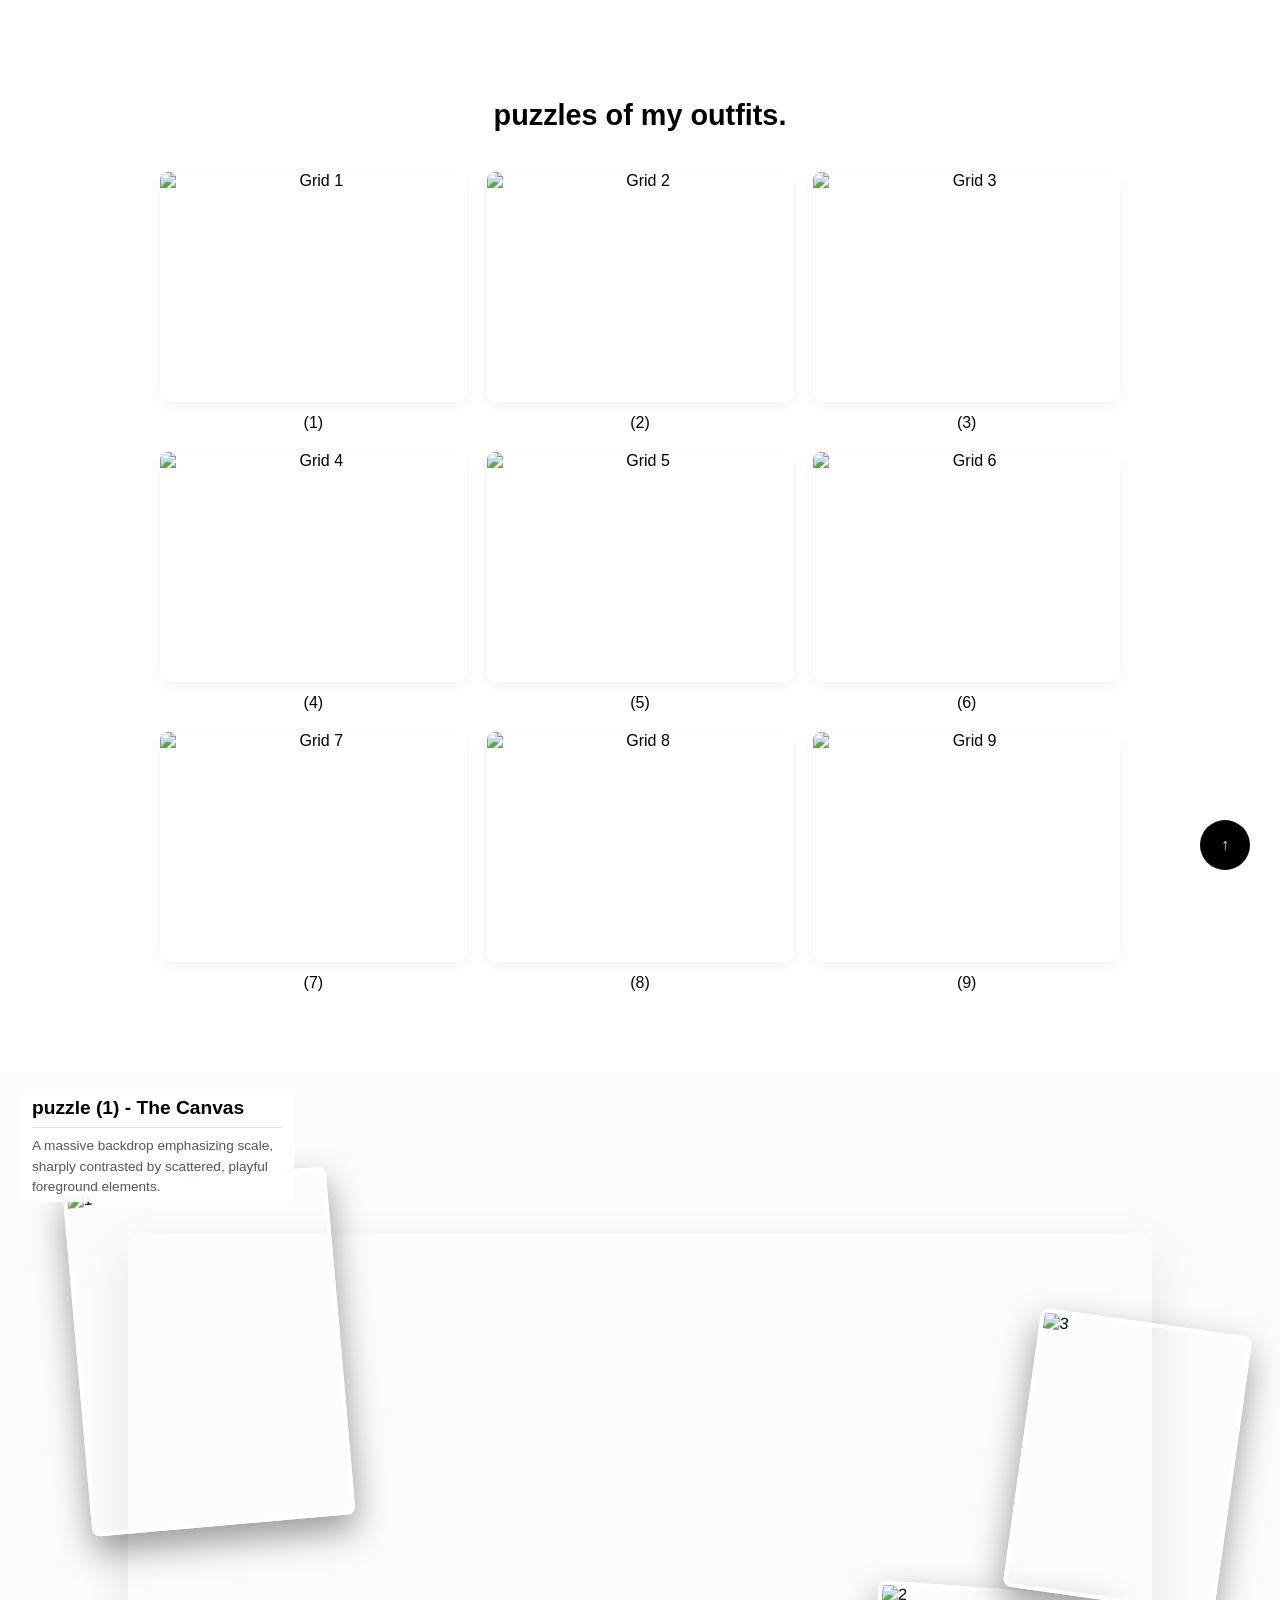
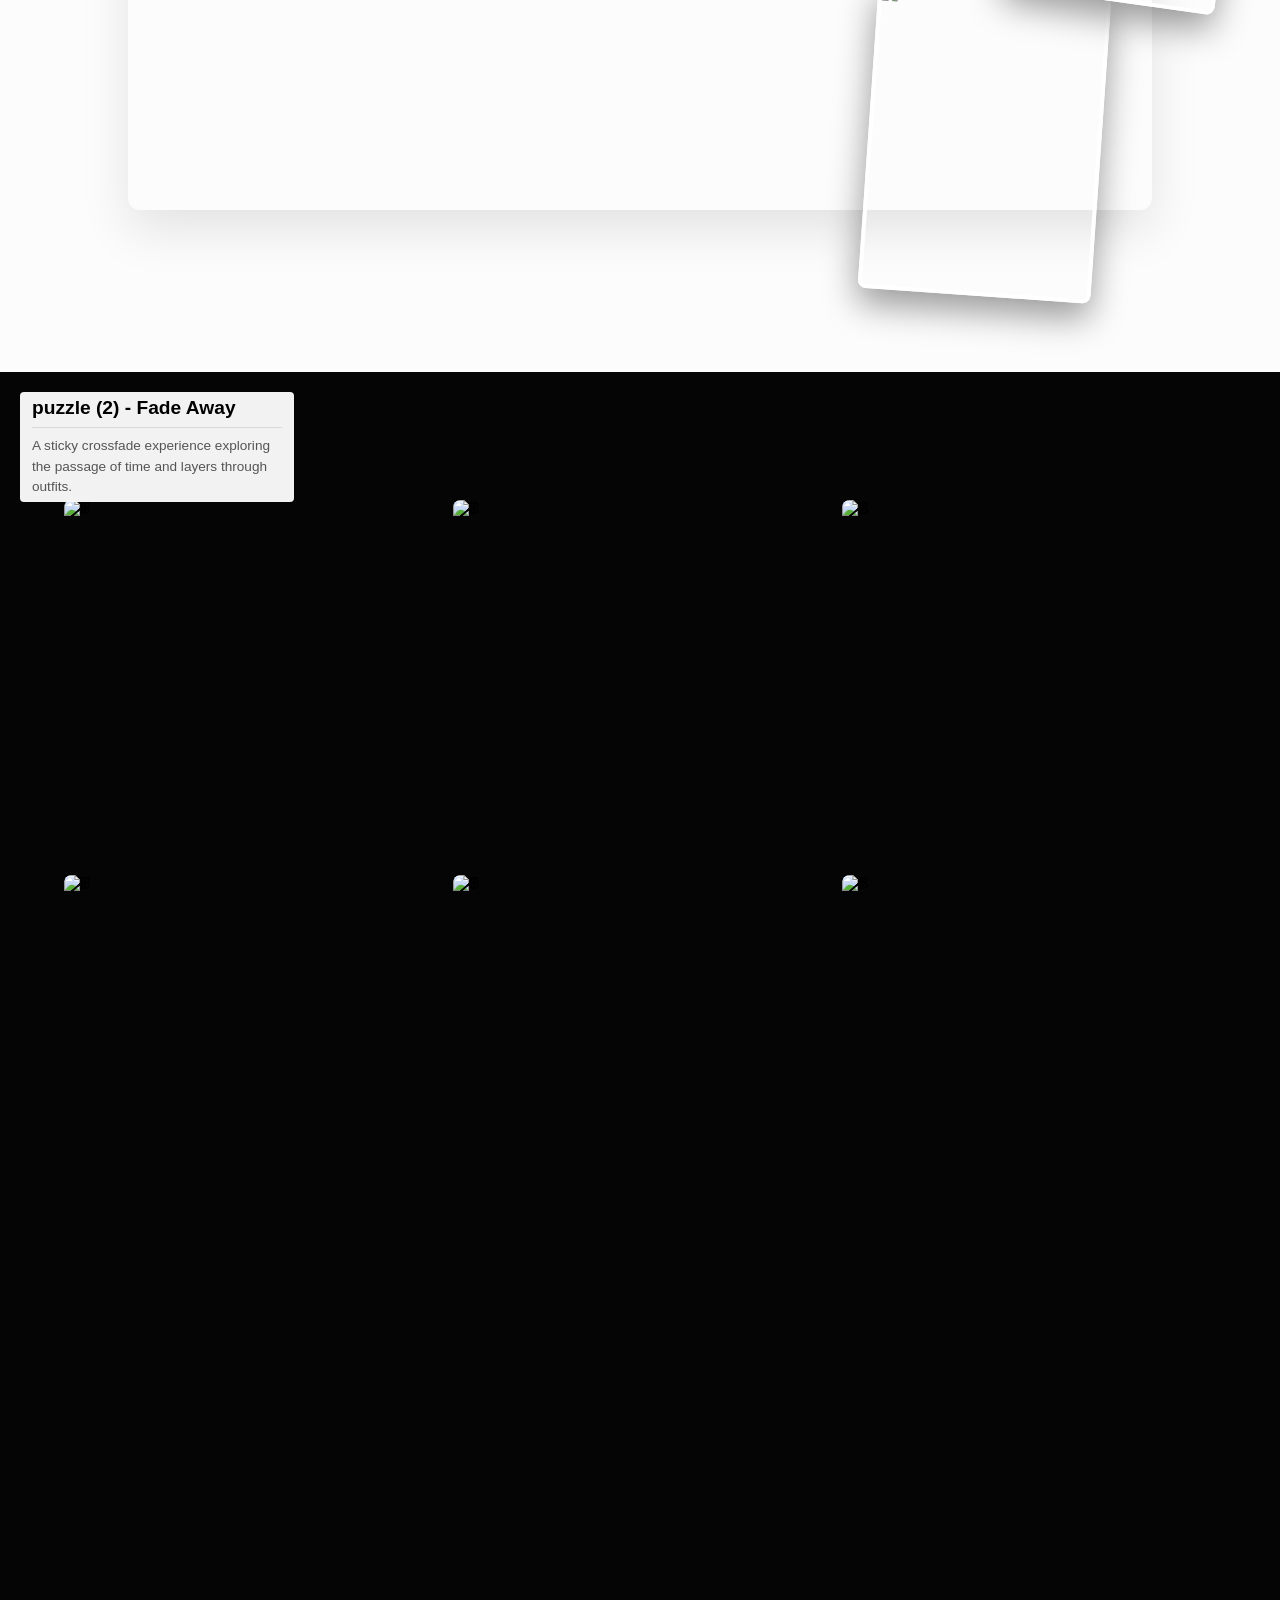
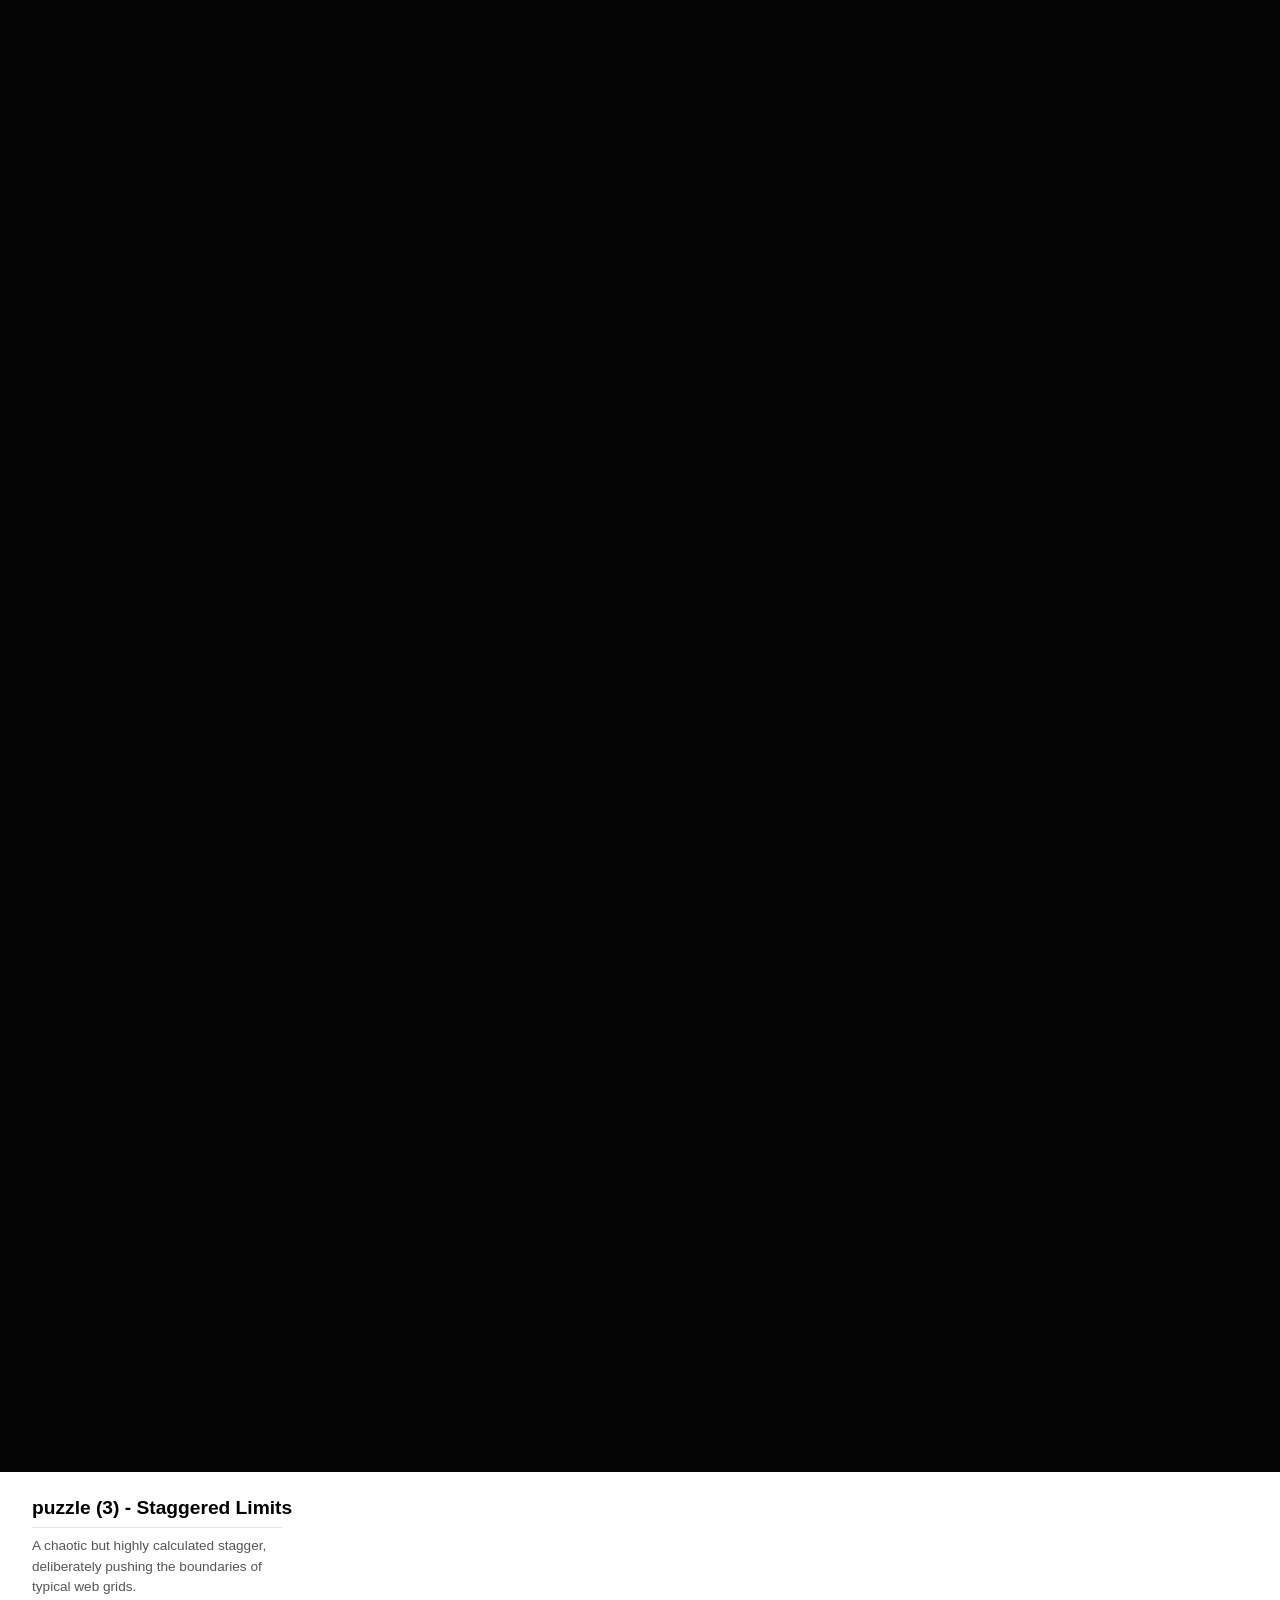
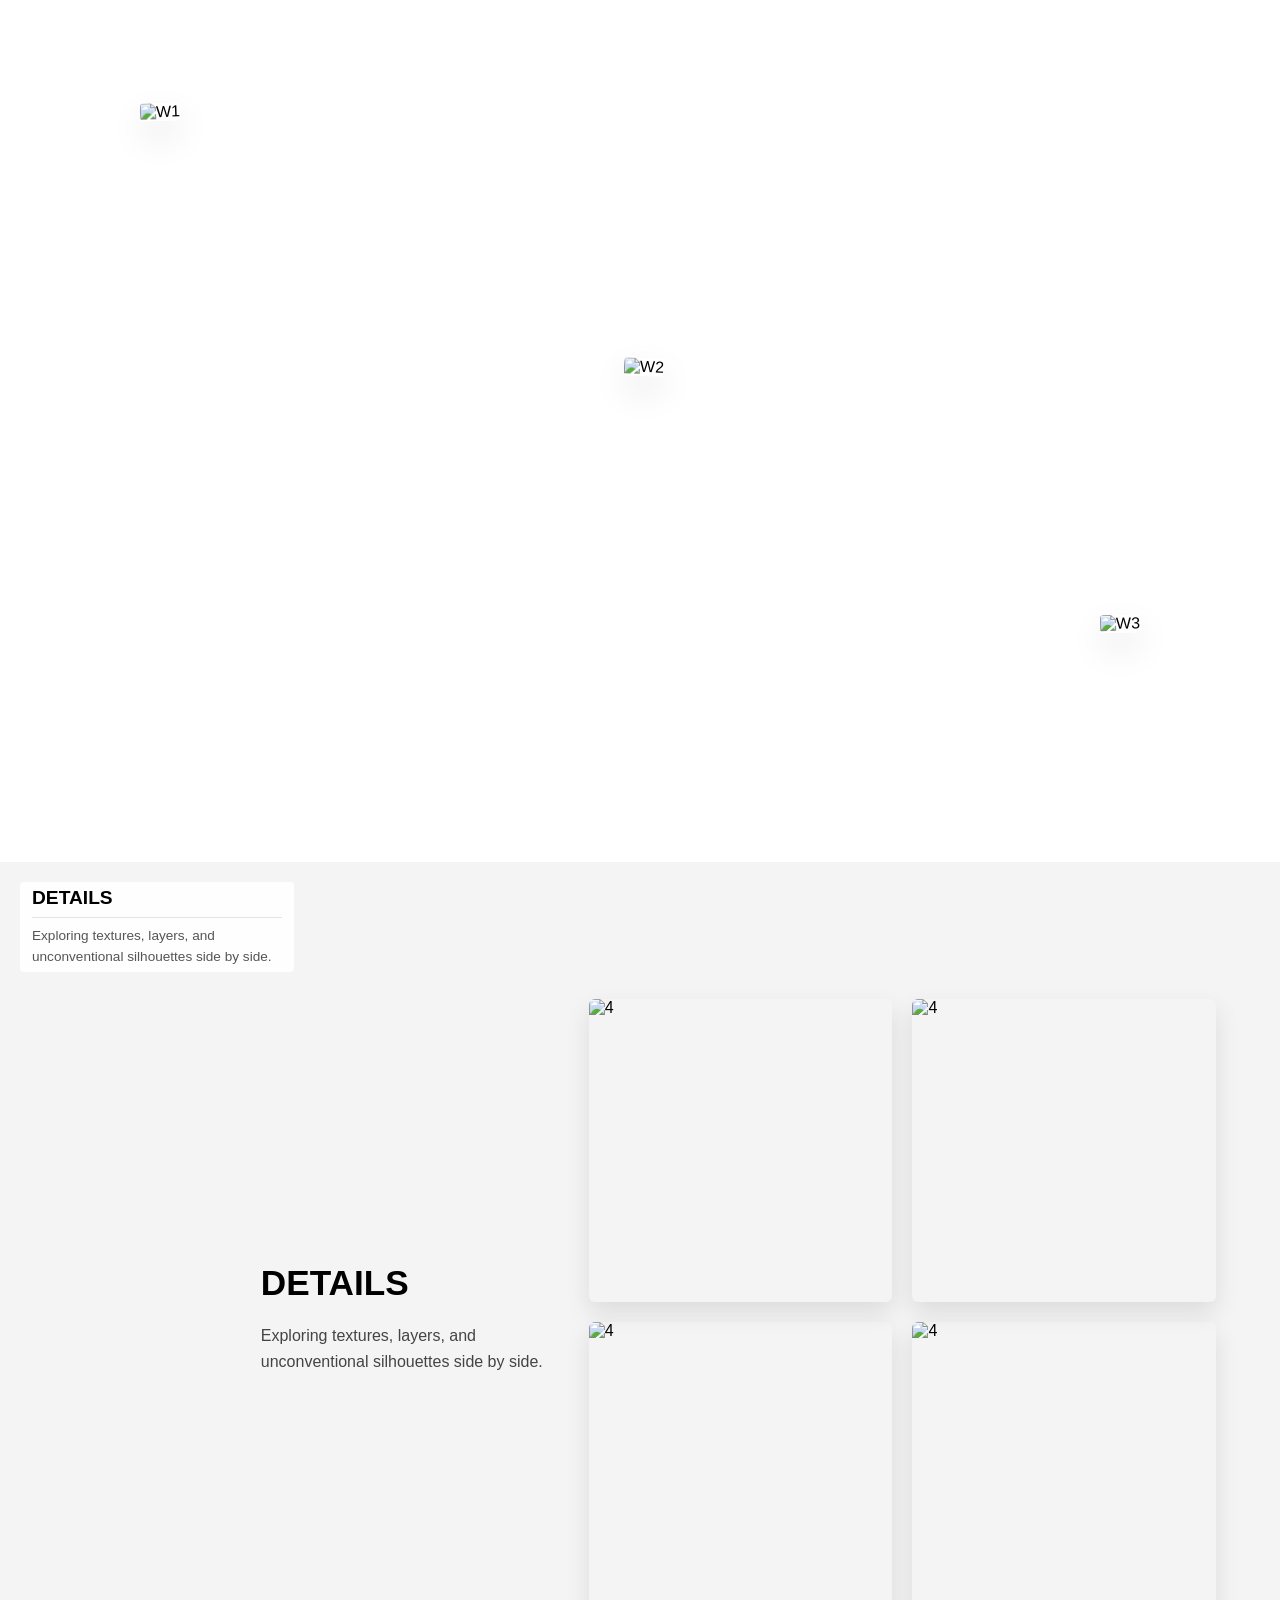
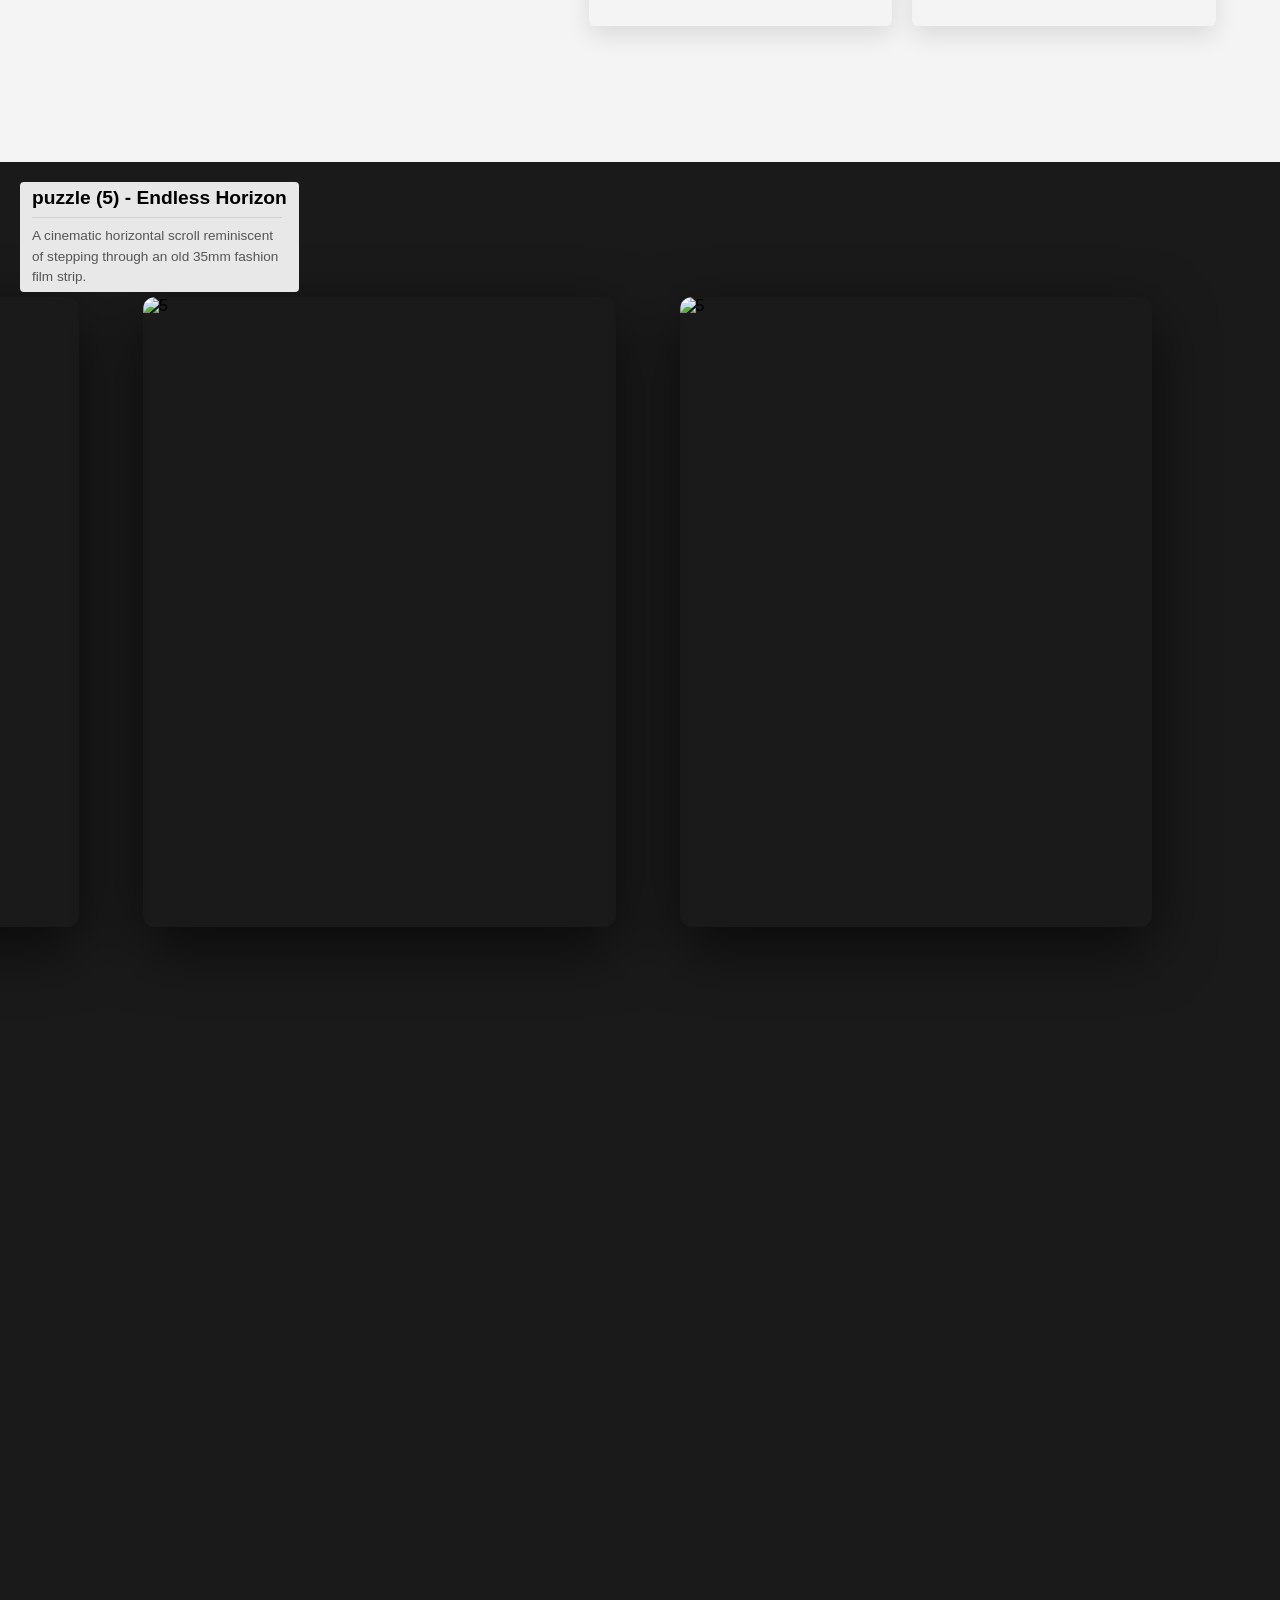
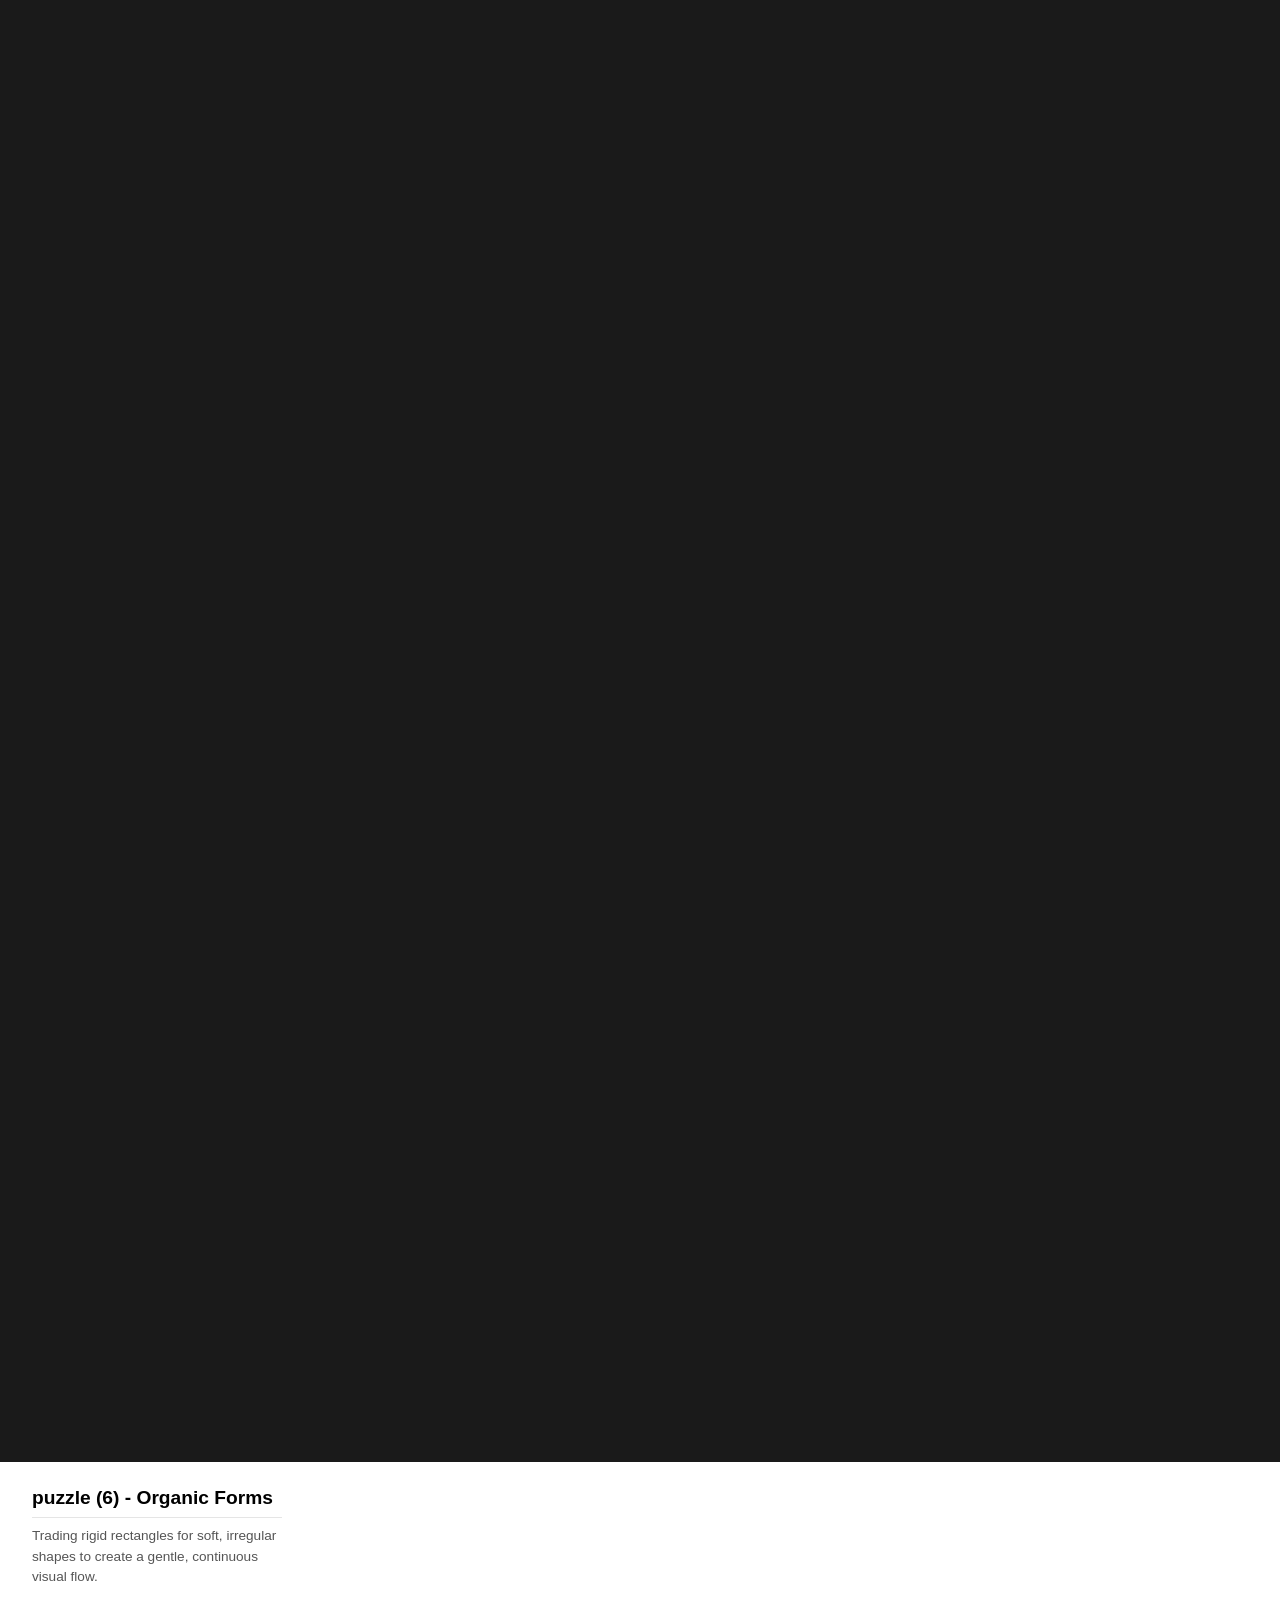
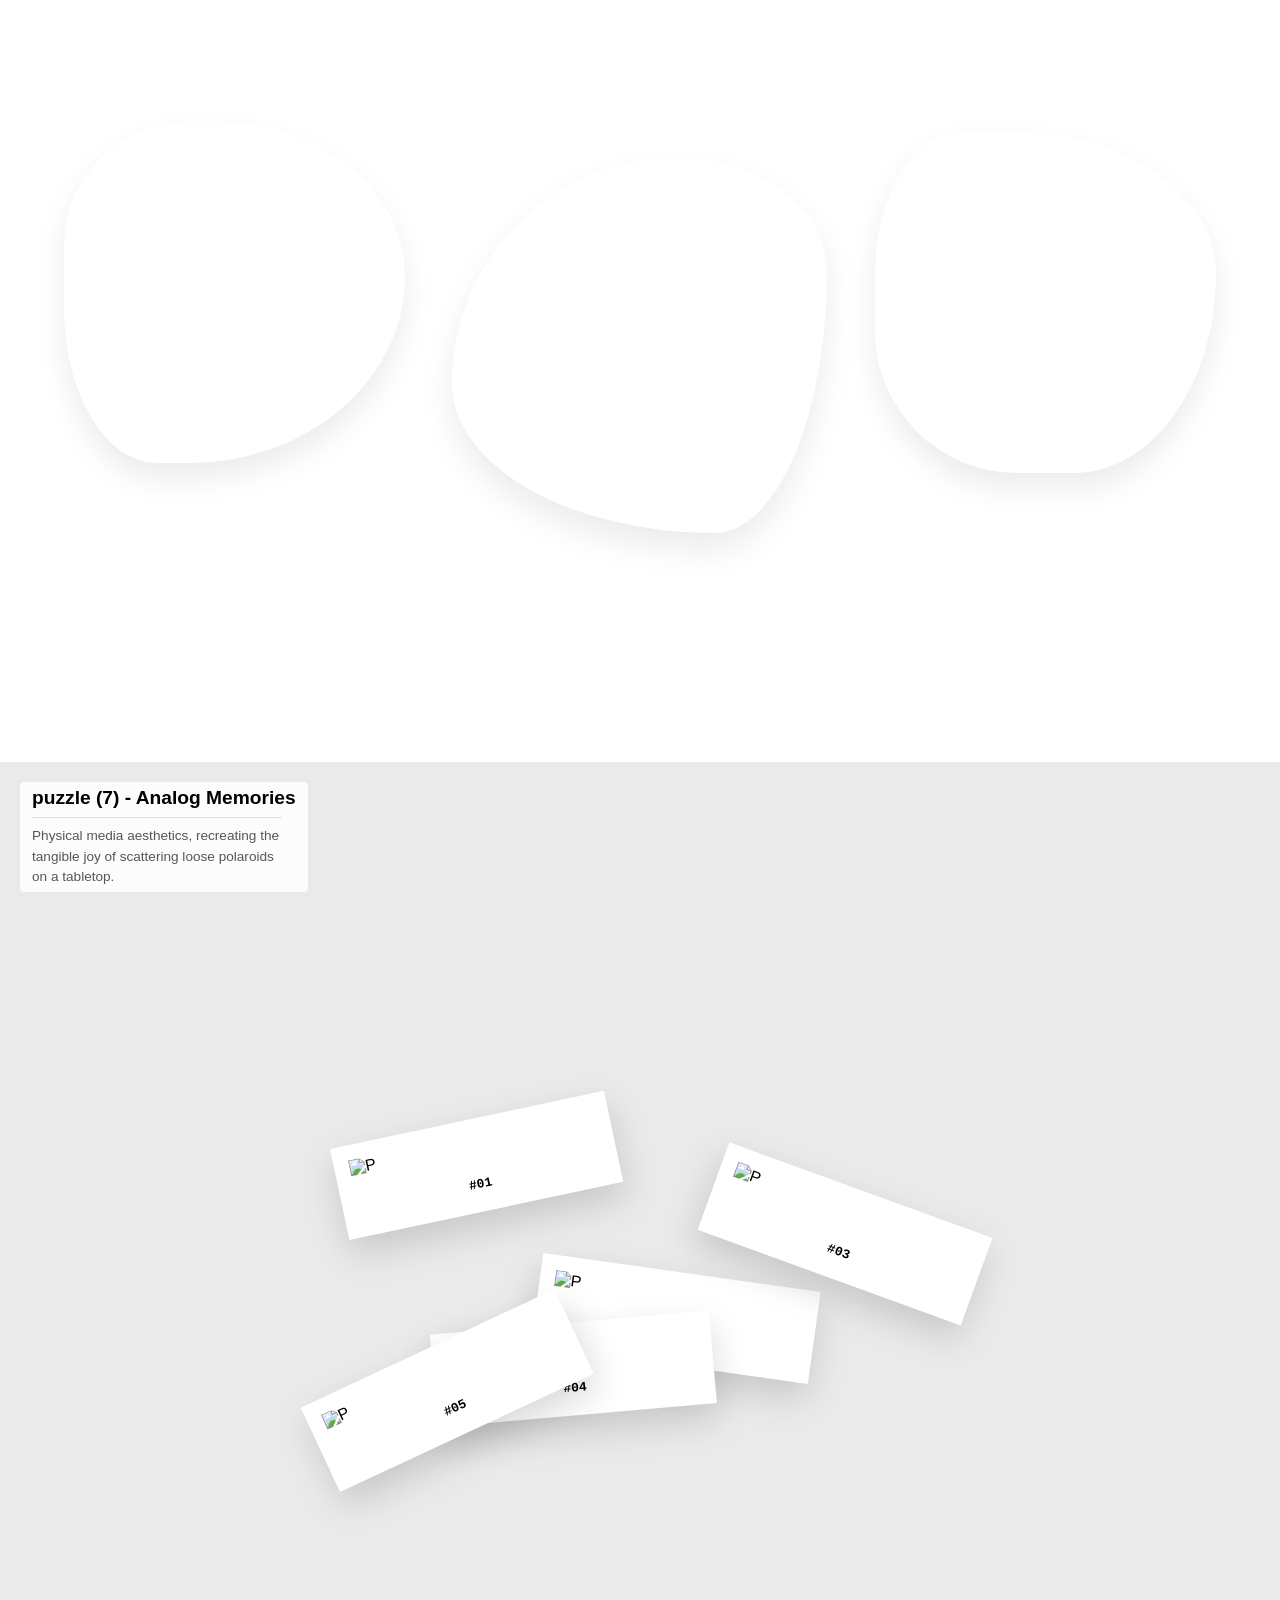
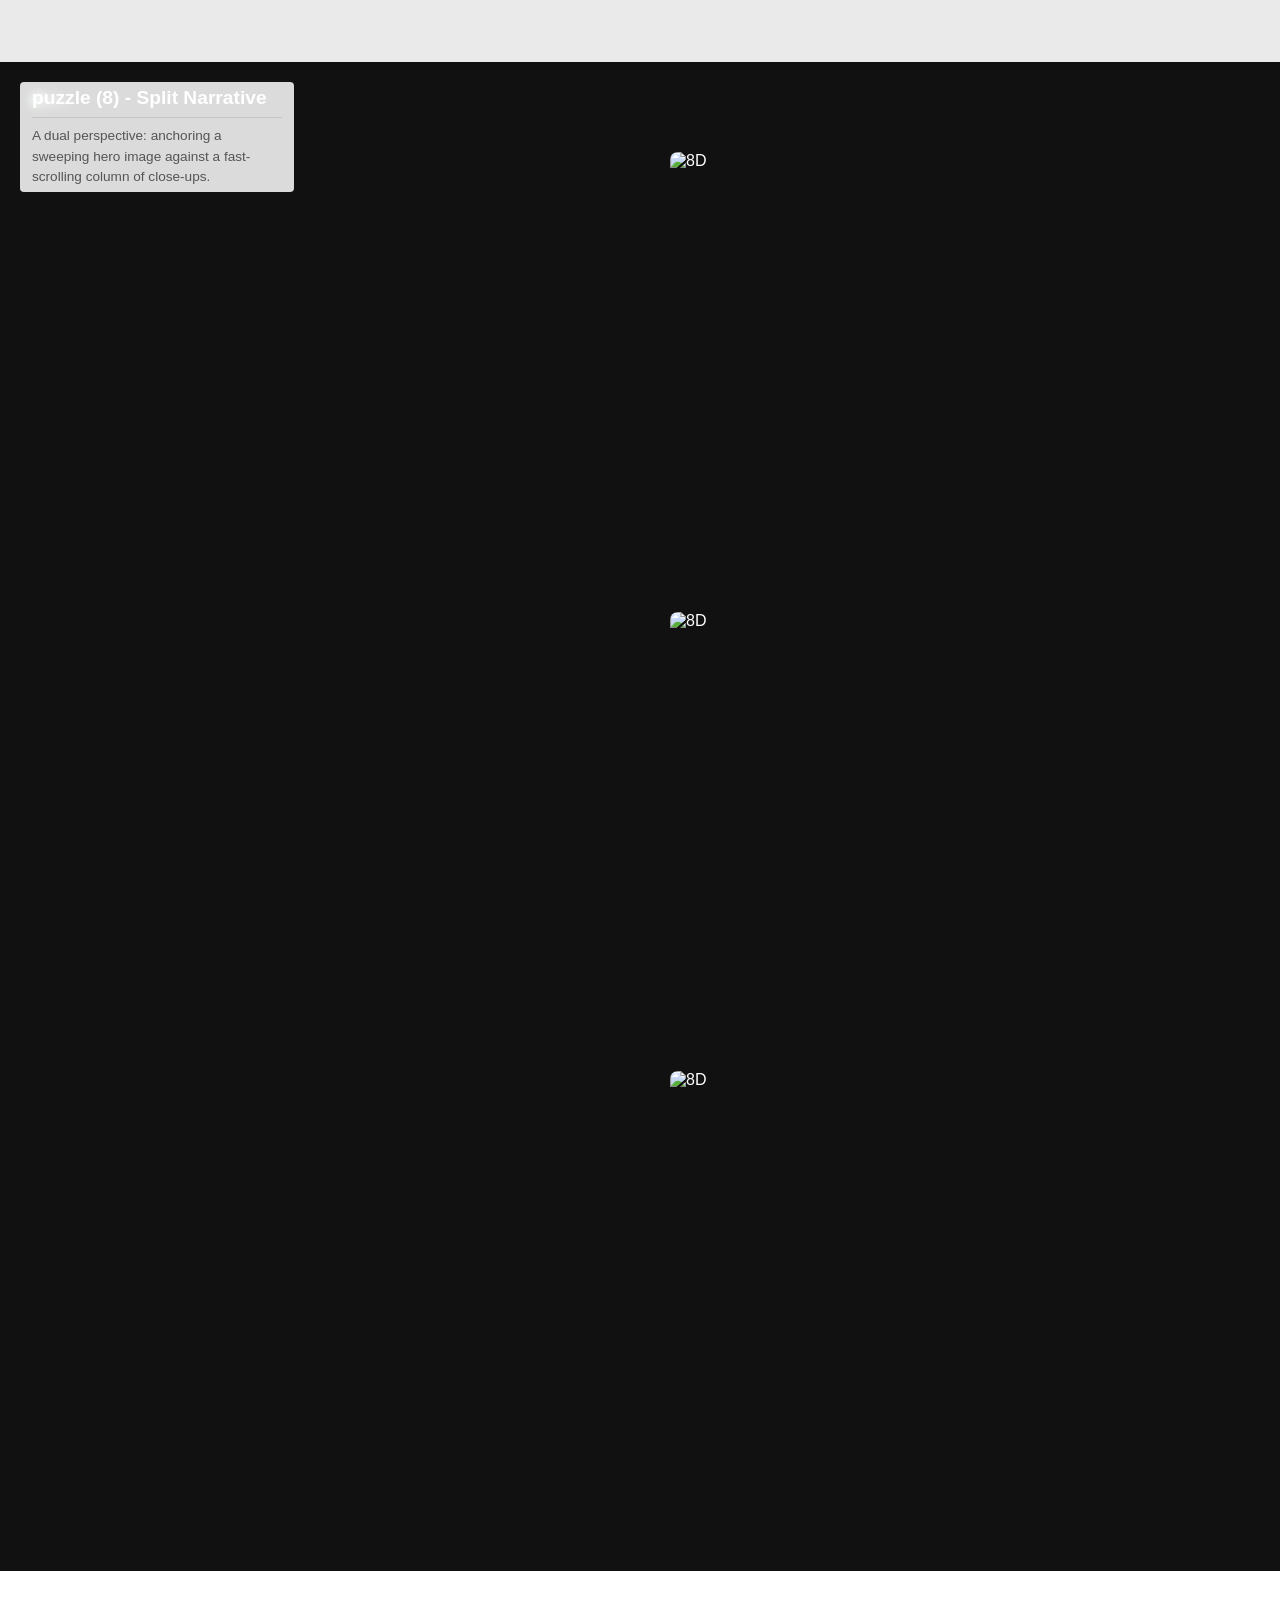
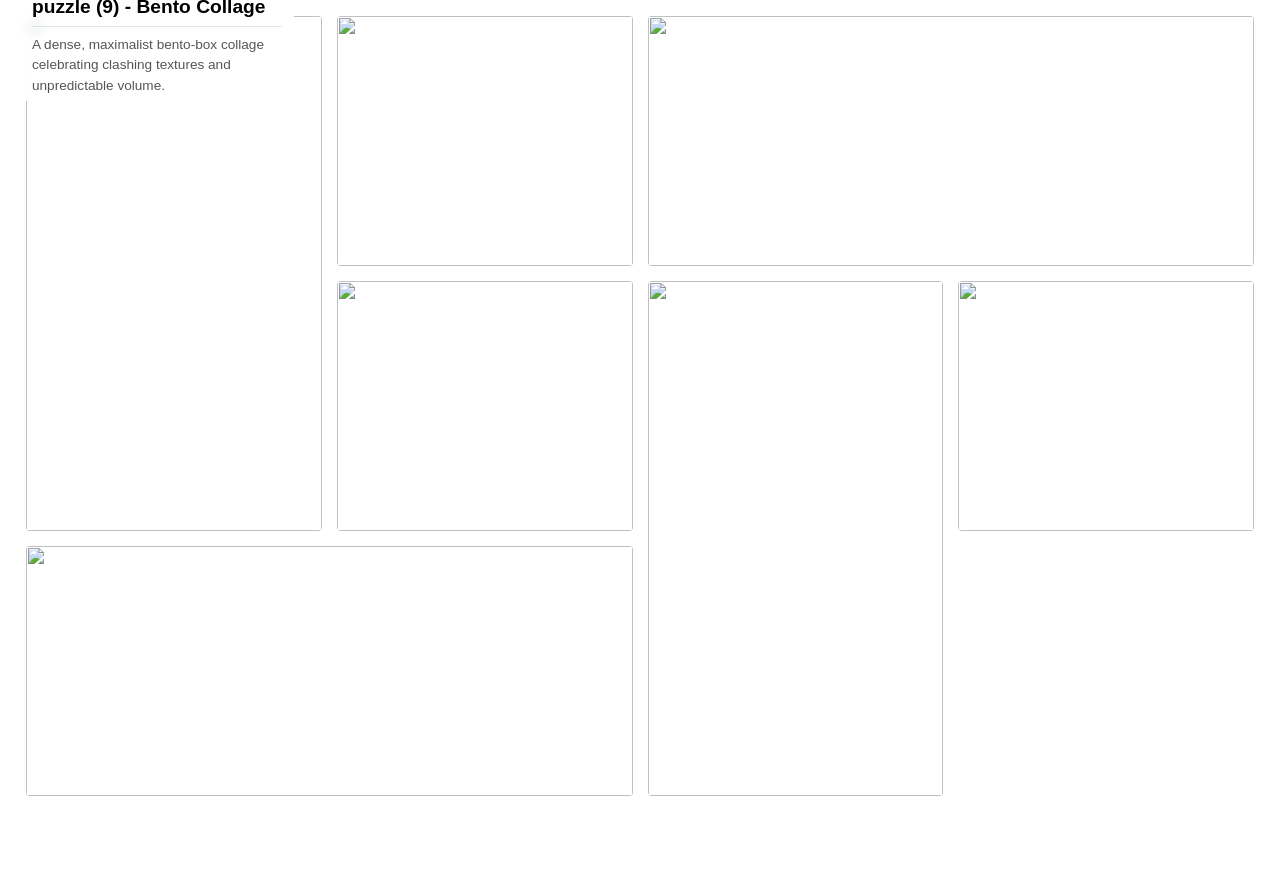
==== grid_website.html @ a9275c91 "Version 1: Outfit Puzzles Grid (grid_website) - f917546c-a96a-48a9-ae2d-01bd87335c04" ====
<!DOCTYPE html>
<html lang="en">

<head>
    <meta charset="UTF-8">
    <meta name="viewport" content="width=device-width, initial-scale=1.0">
    <title>Outfit Puzzles Grid</title>
    <style>
        :root {
            --bg-color: #ffffff;
            --text-color: #000000;
            --accent-color: #ff3366;
            --container-max-width: 1000px;
        }

        html {
            scroll-behavior: smooth;
        }

        body {
            font-family: -apple-system, BlinkMacSystemFont, "Segoe UI", Roboto, Helvetica, Arial, sans-serif;
            margin: 0;
            padding: 0;
            background-color: var(--bg-color);
            color: var(--text-color);
            overflow-x: hidden;
            position: relative;
        }

        /* --- Global Grid & Hero --- */
        .hero-container {
            width: 100%;
            max-width: var(--container-max-width);
            margin: 0 auto;
            padding: 80px 20px;
            box-sizing: border-box;
            min-height: 100vh;
            display: flex;
            flex-direction: column;
            justify-content: center;
        }

        h1 {
            text-align: center;
            font-size: 1.8rem;
            margin-bottom: 40px;
            font-weight: 700;
        }

        .grid-container {
            display: grid;
            grid-template-columns: repeat(3, 1fr);
            gap: 20px;
        }

        .grid-item {
            text-align: center;
            text-decoration: none;
            color: inherit;
            display: block;
            transition: transform 0.3s cubic-bezier(0.175, 0.885, 0.32, 1.275);
        }

        .grid-item:hover {
            transform: scale(1.05);
        }

        .grid-item img {
            width: 100%;
            aspect-ratio: 4 / 3;
            object-fit: cover;
            border-radius: 8px;
            display: block;
            margin-bottom: 12px;
            box-shadow: 0 4px 12px rgba(0, 0, 0, 0.05);
        }

        .grid-item .caption {
            font-size: 1rem;
            font-weight: 500;
        }

        /* Floating Section Descriptions */
        .section-title {
            position: absolute;
            top: 20px;
            left: 20px;
            font-size: 1.2rem;
            font-weight: 600;
            z-index: 20;
            background: rgba(255, 255, 255, 0.85);
            padding: 5px 12px;
            border-radius: 4px;
            backdrop-filter: blur(5px);
        }

        .section-desc-float {
            display: block;
            margin-top: 8px;
            font-size: 0.85rem;
            font-weight: 400;
            color: #555;
            max-width: 250px;
            line-height: 1.5;
            border-top: 1px solid rgba(0, 0, 0, 0.1);
            padding-top: 8px;
        }

        /* --- Universal Tooltip (Desktop Hover & Mobile Tap) --- */
        #floating-tooltip {
            position: fixed;
            pointer-events: none;
            background: rgba(0, 0, 0, 0.9);
            color: #fff;
            padding: 12px 16px;
            border-radius: 8px;
            font-size: 0.85rem;
            max-width: 260px;
            z-index: 10000;
            opacity: 0;
            line-height: 1.4;
            transition: opacity 0.3s ease, transform 0.3s ease;
            box-shadow: 0 10px 30px rgba(0, 0, 0, 0.4);
            backdrop-filter: blur(6px);
            font-weight: 500;
        }

        /* Mobile specific tooltip styling: Bottom fixed popup */
        @media (max-width: 768px) {
            #floating-tooltip {
                left: 20px !important;
                right: 20px !important;
                bottom: 30px !important;
                top: auto !important;
                transform: translateY(20px);
                max-width: none;
                text-align: center;
                pointer-events: auto;
                /* allow clicking to close */
            }

            #floating-tooltip.active {
                opacity: 1;
                transform: translateY(0);
            }
        }

        /* --- Sections Core Layouts --- */
        section {
            position: relative;
            width: 100%;
            box-sizing: border-box;
        }

        /* S1 */
        #section-1 {
            min-height: 100vh;
            display: flex;
            align-items: center;
            justify-content: center;
            background: #fcfcfc;
        }

        .s1-bg {
            position: relative;
            width: 80%;
            aspect-ratio: 16 / 9;
            background-size: cover;
            background-position: center;
            border-radius: 12px;
            box-shadow: 0 20px 50px rgba(0, 0, 0, 0.1);
        }

        .s1-overlay {
            position: absolute;
            width: 25%;
            aspect-ratio: 3/4;
            object-fit: cover;
            border-radius: 8px;
            box-shadow: 0 15px 35px rgba(0, 0, 0, 0.4);
            border: 4px solid #fff;
            transition: transform 0.3s ease;
        }

        .s1-img-1 {
            top: -10%;
            left: -5%;
            transform: rotate(-5deg);
        }

        .s1-img-2 {
            bottom: -15%;
            right: 5%;
            transform: rotate(4deg);
            width: 22%;
        }

        .s1-img-3 {
            top: 15%;
            right: -8%;
            transform: rotate(8deg);
            width: 20%;
        }

        /* S2 */
        #section-2 {
            height: 300vh;
            background: #050505;
        }

        .s2-sticky {
            position: sticky;
            top: 0;
            height: 100vh;
            display: flex;
            align-items: center;
            justify-content: center;
            padding: 5vh 5vw;
            background: #050505;
        }

        .s2-grid {
            display: grid;
            grid-template-columns: repeat(3, 1fr);
            grid-template-rows: repeat(2, 40vh);
            gap: 15px;
            width: 100%;
            max-width: 1200px;
        }

        .s2-cell {
            position: relative;
            overflow: hidden;
            border-radius: 8px;
        }

        .s2-cell img {
            position: absolute;
            top: 0;
            left: 0;
            width: 100%;
            height: 100%;
            object-fit: cover;
        }

        .s2-cell .img-top {
            z-index: 2;
            opacity: 0;
        }

        /* S3 */
        #section-3 {
            min-height: 110vh;
            display: flex;
            flex-direction: column;
            padding: 15vh 20px;
            background: #fff;
        }

        .s3-container {
            max-width: var(--container-max-width);
            margin: 0 auto;
            flex: 1;
            display: flex;
            flex-direction: column;
            justify-content: space-around;
            width: 100%;
        }

        .weird-img {
            max-width: 45%;
            height: auto;
            border-radius: 4px;
            box-shadow: 0 15px 35px rgba(0, 0, 0, 0.1);
            position: relative;
        }

        .img-w1 {
            align-self: flex-start;
            transform: rotate(-2deg);
            margin-bottom: 5vh;
        }

        .img-w2 {
            align-self: center;
            transform: translateX(10%) rotate(2deg);
            margin-bottom: 5vh;
        }

        .img-w3 {
            align-self: flex-end;
            transform: rotate(-1deg) translateY(10%);
        }

        /* S4 */
        #section-4 {
            min-height: 100vh;
            display: flex;
            align-items: center;
            background: #f4f4f4;
            padding: 10vh 5vw;
        }

        .s4-flex {
            display: flex;
            width: 100%;
            max-width: 1400px;
            margin: 0 auto;
            gap: 40px;
            align-items: center;
        }

        .s4-left {
            flex: 0.5;
        }

        .s4-middle {
            flex: 1;
            min-width: 200px;
            max-width: 25%;
        }

        .s4-middle h2 {
            font-size: 2.2rem;
            margin-bottom: 20px;
            font-weight: 800;
        }

        .s4-middle p {
            line-height: 1.6;
            color: #444;
        }

        .s4-right {
            display: grid;
            grid-template-columns: 1fr 1fr;
            gap: 20px;
            flex: 2;
        }

        .s4-right img {
            width: 100%;
            aspect-ratio: 1;
            object-fit: cover;
            border-radius: 6px;
            box-shadow: 0 10px 25px rgba(0, 0, 0, 0.1);
        }

        /* S5 */
        #section-5 {
            height: 500vh;
            background: #1a1a1a;
        }

        .s5-sticky {
            position: sticky;
            top: 0;
            height: 100vh;
            width: 100%;
            overflow: hidden;
            display: flex;
            align-items: center;
        }

        .s5-scroll-wrapper {
            display: flex;
            gap: 5vw;
            padding: 0 10vw;
            will-change: transform;
        }

        .s5-scroll-wrapper img {
            flex: 0 0 auto;
            height: 70vh;
            aspect-ratio: 3/4;
            object-fit: cover;
            border-radius: 12px;
            box-shadow: 0 20px 60px rgba(0, 0, 0, 0.6);
        }

        /* S6 */
        #section-6 {
            min-height: 100vh;
            display: flex;
            align-items: center;
            justify-content: center;
            background: #fff;
            padding: 10vh 5vw;
        }

        .s6-grid {
            display: grid;
            grid-template-columns: repeat(3, 1fr);
            gap: 5vw;
            width: 100%;
            max-width: 1200px;
        }

        .s6-grid img {
            width: 100%;
            aspect-ratio: 1;
            object-fit: cover;
            transition: all 0.5s ease;
            box-shadow: 0 15px 30px rgba(0, 0, 0, 0.08);
        }

        .s6-grid img:nth-child(1) {
            border-radius: 40% 60% 70% 30% / 40% 50% 60% 50%;
            transform: translateY(-20px);
        }

        .s6-grid img:nth-child(2) {
            border-radius: 60% 40% 30% 70% / 60% 30% 70% 40%;
            transform: scale(1.1) translateY(30px);
        }

        .s6-grid img:nth-child(3) {
            border-radius: 30% 70% 50% 50% / 50% 50% 70% 50%;
            transform: translateY(-10px);
        }

        .s6-grid img:hover {
            border-radius: 50%;
            transform: scale(1.05);
        }

        /* S7 */
        #section-7 {
            min-height: 100vh;
            background: #eaeaea;
            display: flex;
            align-items: center;
            justify-content: center;
            overflow: hidden;
        }

        .polaroid {
            position: absolute;
            background: #fff;
            padding: 15px 15px 60px 15px;
            width: 250px;
            box-shadow: 0 15px 35px rgba(0, 0, 0, 0.15);
            transition: transform 0.4s ease;
        }

        .polaroid img {
            width: 100%;
            height: 250px;
            object-fit: cover;
        }

        .polaroid .caption {
            position: absolute;
            bottom: 20px;
            left: 0;
            width: 100%;
            text-align: center;
            font-family: monospace;
            font-weight: bold;
        }

        .p1 {
            transform: rotate(-12deg) translate(-150px, -80px);
        }

        .p2 {
            transform: rotate(8deg) translate(50px, 100px);
        }

        .p3 {
            transform: rotate(20deg) translate(200px, -50px);
        }

        .p4 {
            transform: rotate(-5deg) translate(-80px, 150px);
        }

        .p5 {
            transform: rotate(-25deg) translate(-250px, 80px);
        }

        .polaroid:hover {
            transform: scale(1.15) rotate(0deg) !important;
            z-index: 100;
        }

        /* S8 */
        #section-8 {
            display: flex;
            background: #111;
            color: #fff;
        }

        .s8-left {
            flex: 1;
            position: sticky;
            top: 0;
            height: 100vh;
            padding: 30px;
            box-sizing: border-box;
        }

        .s8-left img {
            width: 100%;
            height: 100%;
            object-fit: cover;
            border-radius: 12px;
        }

        .s8-right {
            flex: 1;
            padding: 10vh 5vw;
            display: flex;
            flex-direction: column;
            gap: 50px;
        }

        .s8-right img {
            width: 100%;
            aspect-ratio: 4/3;
            object-fit: cover;
            border-radius: 8px;
        }

        /* S9 */
        #section-9 {
            min-height: 100vh;
            padding: 5vh 2vw;
            background: #fff;
        }

        .s9-grid {
            display: grid;
            grid-template-columns: repeat(4, 1fr);
            grid-auto-rows: 250px;
            gap: 15px;
        }

        .s9-item {
            width: 100%;
            height: 100%;
            object-fit: cover;
            border-radius: 4px;
            transition: filter 0.3s;
        }

        .s9-item:hover {
            filter: grayscale(100%);
        }

        .s9-tall {
            grid-row: span 2;
        }

        .s9-wide {
            grid-column: span 2;
        }

        #backToTop {
            position: fixed;
            bottom: 30px;
            right: 30px;
            background: #000;
            color: #fff;
            width: 50px;
            height: 50px;
            border-radius: 50%;
            display: flex;
            align-items: center;
            justify-content: center;
            text-decoration: none;
            font-weight: bold;
            z-index: 1000;
        }

        @media (max-width: 768px) {
            .grid-container {
                grid-template-columns: repeat(2, 1fr);
            }

            .s1-bg {
                width: 100%;
                height: 100vh;
                border-radius: 0;
            }

            .s2-grid {
                grid-template-columns: repeat(2, 1fr);
                grid-template-rows: repeat(3, 25vh);
            }

            #section-2 {
                height: 400vh;
            }

            .s4-flex {
                flex-direction: column;
            }

            .s4-left {
                display: none;
            }

            .s4-middle {
                max-width: 100%;
                text-align: center;
            }

            .s6-grid {
                grid-template-columns: 1fr;
                gap: 40px;
            }

            .s6-grid img {
                transform: none !important;
            }

            #section-8 {
                flex-direction: column;
            }

            .s8-left {
                height: 50vh;
                position: relative;
            }

            .s9-grid {
                grid-template-columns: repeat(2, 1fr);
                grid-auto-rows: 200px;
            }
        }

        @media (max-width: 480px) {
            .grid-container {
                grid-template-columns: 1fr;
            }

            .weird-img {
                max-width: 90%;
                transform: none !important;
                align-self: center !important;
            }

            .polaroid {
                width: 220px;
                position: relative;
                transform: none !important;
                margin: 15px auto;
            }

            #section-7 {
                flex-direction: column;
                height: auto;
                padding: 60px 0;
            }
        }
    </style>
</head>

<body>

    <div id="floating-tooltip"></div>

    <div id="top" class="hero-container">
        <h1>puzzles of my outfits.</h1>
        <div id="main-grid" class="grid-container"></div>
    </div>

    <!-- All sections are empty; JS will populate everything -->
    <section id="section-1" class="dynamic-section" data-index="0"></section>
    <section id="section-2" class="dynamic-section" data-index="1"></section>
    <section id="section-3" class="dynamic-section" data-index="2"></section>
    <section id="section-4" class="dynamic-section" data-index="3"></section>
    <section id="section-5" class="dynamic-section" data-index="4"></section>
    <section id="section-6" class="dynamic-section" data-index="5"></section>
    <section id="section-7" class="dynamic-section" data-index="6"></section>
    <section id="section-8" class="dynamic-section" data-index="7"></section>
    <section id="section-9" class="dynamic-section" data-index="8"></section>

    <a href="#top" id="backToTop">↑</a>

    <script>
        // --- CENTRAL DATA STORAGE ---
        const href_links = ["#section-1", "#section-2", "#section-3", "#section-4", "#section-5", "#section-6", "#section-7", "#section-8", "#section-9"];

        const href_title = [
            "puzzle (1) - The Canvas",
            "puzzle (2) - Fade Away",
            "puzzle (3) - Staggered Limits",
            "DETAILS", // Puzzle 4 Title (Moved from HTML)
            "puzzle (5) - Endless Horizon",
            "puzzle (6) - Organic Forms",
            "puzzle (7) - Analog Memories",
            "puzzle (8) - Split Narrative",
            "puzzle (9) - Bento Collage"
        ];

        const href_description = [
            "A massive backdrop emphasizing scale, sharply contrasted by scattered, playful foreground elements.",
            "A sticky crossfade experience exploring the passage of time and layers through outfits.",
            "A chaotic but highly calculated stagger, deliberately pushing the boundaries of typical web grids.",
            "Exploring textures, layers, and unconventional silhouettes side by side.", // Puzzle 4 Desc (Moved from HTML)
            "A cinematic horizontal scroll reminiscent of stepping through an old 35mm fashion film strip.",
            "Trading rigid rectangles for soft, irregular shapes to create a gentle, continuous visual flow.",
            "Physical media aesthetics, recreating the tangible joy of scattering loose polaroids on a tabletop.",
            "A dual perspective: anchoring a sweeping hero image against a fast-scrolling column of close-ups.",
            "A dense, maximalist bento-box collage celebrating clashing textures and unpredictable volume."
        ];

        const picture_descriptions = [
            "Exploring textures, layers, and unconventional silhouettes side by side.", // S4 content integrated here too
            "Geometric precision meeting fluid textile motion.",
            "A study of volume and negative space within a single frame.",
            "Capturing the raw essence of craftsmanship and fabric grain.",
            "Muted tones with sharp, contrasting textures woven in.",
            "A bold, unconventional silhouette that dominates the frame.",
            "Subtle layering creates a deep, atmospheric dimension.",
            "Vintage-inspired forms reconstructed for a modern layout.",
            "Sleek and minimal—letting the confident posture speak.",
            "Intentionally chaotic draping creates an artistic mess.",
            "Heavy fabrics anchored by a singularly bright pop of color."
        ];

        // --- ALL IMAGE URLS MANAGED HERE ---
        const grid_images = [
            "https://images.unsplash.com/photo-1515886657613-9f3515b0c78f?w=400&q=80",
            "https://images.unsplash.com/photo-1483985988355-763728e1935b?w=400&q=80",
            "https://images.unsplash.com/photo-1515886657613-9f3515b0c78f?w=400&q=80",
            "https://images.unsplash.com/photo-1515886657613-9f3515b0c78f?w=400&q=80",
            "https://images.unsplash.com/photo-1515886657613-9f3515b0c78f?w=400&q=80",
            "https://images.unsplash.com/photo-1484502249930-e1da807099a5?w=400&q=80",
            "https://images.unsplash.com/photo-1515886657613-9f3515b0c78f?w=400&q=80",
            "https://images.unsplash.com/photo-1515886657613-9f3515b0c78f?w=400&q=80",
            "https://images.unsplash.com/photo-1469334031218-e382a71b716b?w=400&q=80"
        ];

        const section_images = [
            // S1: [bg, overlay1, overlay2, overlay3]
            ["https://images.unsplash.com/photo-1515886657613-9f3515b0c78f?w=1600&q=80",
                "https://images.unsplash.com/photo-1515886657613-9f3515b0c78f?w=400&q=80",
                "https://images.unsplash.com/photo-1515886657613-9f3515b0c78f?w=400&q=80",
                "https://images.unsplash.com/photo-1496747611176-843222e1e57c?w=500&q=80"],
            // S2: [row1_base, row1_top, row2_base, row2_top, ...] (12 total)
            ["https://images.unsplash.com/photo-1483985988355-763728e1935b?w=700&q=80",
                "https://images.unsplash.com/photo-1521572163474-6864f9cf17ab?w=700&q=80",
                "https://images.unsplash.com/photo-1492707892479-7bc8d5a4ee93?w=700&q=80",
                "https://images.unsplash.com/photo-1581044777550-4cfa60707c03?w=700&q=80",
                "https://images.unsplash.com/photo-1515886657613-9f3515b0c78f?w=400&q=80",
                "https://images.unsplash.com/photo-1516762689617-e1cffcef479d?w=700&q=80",
                "https://images.unsplash.com/photo-1505022610485-0249ba5b3675?w=700&q=80",
                "https://images.unsplash.com/photo-1515886657613-9f3515b0c78f?w=400&q=80",
                "https://images.unsplash.com/photo-1503342217505-b0a15ec3261c?w=700&q=80",
                "https://images.unsplash.com/photo-1537832816519-689ad163238b?w=700&q=80",
                "https://images.unsplash.com/photo-1484502249930-e1da807099a5?w=700&q=80",
                "https://images.unsplash.com/photo-1558769132-cb1aea458c5e?w=700&q=80"],
            // S3: [img1, img2, img3]
            ["https://images.unsplash.com/photo-1515886657613-9f3515b0c78f?w=400&q=80",
                "https://images.unsplash.com/photo-1512436991641-6745cdb1723f?w=800&q=80",
                "https://images.unsplash.com/photo-1515886657613-9f3515b0c78f?w=400&q=80"],
            // S4: [1, 2, 3, 4]
            [
                "https://images.unsplash.com/photo-1490481651871-ab68de25d43d?w=600&q=80",
                "https://images.unsplash.com/photo-1495385703974-829f234470df?w=600&q=80",
                "https://images.unsplash.com/photo-1542295652-64ae3496ebfe?w=600&q=80",
                "https://images.unsplash.com/photo-1551488831-00ddcb6c6bd3?w=600&q=80"
            ],
            // S5: [1, 2, 3, 4, 5, 6]
            ["https://images.unsplash.com/photo-1576566588028-4147f3842f27?w=900&q=80",
                "https://images.unsplash.com/photo-1469334031218-e382a71b716b?w=900&q=80",
                "https://images.unsplash.com/photo-1515886657613-9f3515b0c78f?w=400&q=80",
                "https://images.unsplash.com/photo-1496181133206-80ce9b88a853?w=900&q=80",
                "https://images.unsplash.com/photo-1515886657613-9f3515b0c78f?w=900&q=80",
                "https://images.unsplash.com/photo-1515886657613-9f3515b0c78f?w=400&q=80"],
            // S6: [1, 2, 3]
            ["https://images.unsplash.com/photo-1483985988355-763728e1935b?w=600&q=80",
                "https://images.unsplash.com/photo-1515886657613-9f3515b0c78f?w=400&q=80",
                "https://images.unsplash.com/photo-1515886657613-9f3515b0c78f?w=400&q=80"],
            // S7: [1, 2, 3, 4, 5]
            ["https://images.unsplash.com/photo-1484502249930-e1da807099a5?w=500&q=80",
                "https://images.unsplash.com/photo-1515886657613-9f3515b0c78f?w=400&q=80",
                "https://images.unsplash.com/photo-1515886657613-9f3515b0c78f?w=400&q=80",
                "https://images.unsplash.com/photo-1469334031218-e382a71b716b?w=500&q=80",
                "https://images.unsplash.com/photo-1516762689617-e1cffcef479d?w=500&q=80"],
            // S8: [hero, detail1, detail2, detail3]
            ["https://images.unsplash.com/photo-1503342217505-b0a15ec3261c?w=1000&q=80",
                "https://images.unsplash.com/photo-1537832816519-689ad163238b?w=800&q=80",
                "https://images.unsplash.com/photo-1558769132-cb1aea458c5e?w=800&q=80",
                "https://images.unsplash.com/photo-1490481651871-ab68de25d43d?w=800&q=80"],
            // S9: [1..7]
            ["https://images.unsplash.com/photo-1495385703974-829f234470df?w=600&q=80",
                "https://images.unsplash.com/photo-1551488831-00ddcb6c6bd3?w=500&q=80",
                "https://images.unsplash.com/photo-1576566588028-4147f3842f27?w=800&q=80",
                "https://images.unsplash.com/photo-1445205170230-053b830c6050?w=500&q=80",
                "https://images.unsplash.com/photo-1496181133206-80ce9b88a853?w=600&q=80",
                "https://images.unsplash.com/photo-1515886657613-9f3515b0c78f?w=500&q=80",
                "https://images.unsplash.com/photo-1483985988355-763728e1935b?w=800&q=80"]
        ];

        // --- DOM GENERATION ---

        // Populate Main Grid
        const mainGrid = document.getElementById('main-grid');
        for (let i = 0; i < 9; i++) {
            const a = document.createElement('a');
            a.href = href_links[i];
            a.className = 'grid-item';
            a.innerHTML = `<img src="${grid_images[i]}" alt="Grid ${i + 1}"><div class="caption">(${i + 1})</div>`;
            mainGrid.appendChild(a);
        }

        // Section Content Generator
        const populateSections = () => {
            // S1
            const s1 = document.getElementById('section-1');
            s1.innerHTML = `
                <div class="section-title"></div>
                <div class="s1-bg" style="background-image: url('${section_images[0][0]}')">
                    <img class="s1-overlay s1-img-1" src="${section_images[0][1]}" alt="1">
                    <img class="s1-overlay s1-img-2" src="${section_images[0][2]}" alt="2">
                    <img class="s1-overlay s1-img-3" src="${section_images[0][3]}" alt="3">
                </div>
            `;
            // S2
            const s2 = document.getElementById('section-2');
            let s2Cells = '';
            for (let i = 0; i < 6; i++) {
                s2Cells += `<div class="s2-cell"><img src="${section_images[1][i * 2]}" alt="B"><img class="img-top" src="${section_images[1][i * 2 + 1]}" alt="T"></div>`;
            }
            s2.innerHTML = `<div class="s2-sticky"><div class="section-title" style="background: rgba(255,255,255,0.95);"></div><div class="s2-grid">${s2Cells}</div></div>`;
            // S3
            const s3 = document.getElementById('section-3');
            s3.innerHTML = `
                <div class="section-title"></div>
                <div class="s3-container">
                    <img class="weird-img img-w1" src="${section_images[2][0]}" alt="W1">
                    <img class="weird-img img-w2" src="${section_images[2][1]}" alt="W2">
                    <img class="weird-img img-w3" src="${section_images[2][2]}" alt="W3">
                </div>
            `;
            // S4
            const s4 = document.getElementById('section-4');
            s4.innerHTML = `
                <div class="section-title"></div>
                <div class="s4-flex">
                    <div class="s4-left"></div>
                    <div class="s4-middle"><h2></h2><p></p></div>
                    <div class="s4-right">
                        ${section_images[3].map(url => `<img src="${url}" alt="4">`).join('')}
                    </div>
                </div>
            `;
            // S5
            const s5 = document.getElementById('section-5');
            s5.innerHTML = `
                <div class="s5-sticky">
                    <div class="section-title" style="background: rgba(255,255,255,0.9);"></div>
                    <div id="s5-wrapper" class="s5-scroll-wrapper">
                        ${section_images[4].map(url => `<img src="${url}" alt="5">`).join('')}
                    </div>
                </div>
            `;
            // S6
            const s6 = document.getElementById('section-6');
            s6.innerHTML = `
                <div class="section-title"></div>
                <div class="s6-grid">
                    ${section_images[5].map(url => `<img src="${url}" alt="6">`).join('')}
                </div>
            `;
            // S7
            const s7 = document.getElementById('section-7');
            s7.innerHTML = `
                <div class="section-title"></div>
                ${section_images[6].map((url, i) => `<div class="polaroid p${i + 1}"><img src="${url}" alt="P"><div class="caption">#0${i + 1}</div></div>`).join('')}
            `;
            // S8
            const s8 = document.getElementById('section-8');
            s8.innerHTML = `
                <div class="section-title" style="z-index:100;"></div>
                <div class="s8-left"><img src="${section_images[7][0]}" alt="8H"></div>
                <div class="s8-right">${section_images[7].slice(1).map(url => `<img src="${url}" alt="8D">`).join('')}</div>
            `;
            // S9
            const s9 = document.getElementById('section-9');
            s9.innerHTML = `
                <div class="section-title"></div>
                <div class="s9-grid">
                    <img class="s9-item s9-tall" src="${section_images[8][0]}">
                    <img class="s9-item" src="${section_images[8][1]}">
                    <img class="s9-item s9-wide" src="${section_images[8][2]}">
                    <img class="s9-item" src="${section_images[8][3]}">
                    <img class="s9-item s9-tall" src="${section_images[8][4]}">
                    <img class="s9-item" src="${section_images[8][5]}">
                    <img class="s9-item s9-wide" src="${section_images[8][6]}">
                </div>
            `;
        };
        populateSections();

        // Inject Dynamic Metadata (Titles/Descs)
        const updateMetadata = () => {
            document.querySelectorAll('.dynamic-section').forEach(section => {
                const idx = parseInt(section.getAttribute('data-index'));
                const titleBlock = section.querySelector('.section-title');
                if (titleBlock) {
                    titleBlock.textContent = href_title[idx];
                    const d = document.createElement('span');
                    d.className = 'section-desc-float';
                    d.textContent = href_description[idx];
                    titleBlock.appendChild(d);
                }
                // Special S4 Text Injection
                if (idx === 3) {
                    section.querySelector('.s4-middle h2').textContent = href_title[idx];
                    section.querySelector('.s4-middle p').textContent = href_description[idx];
                }
            });
        };
        updateMetadata();

        // --- INTERACTIVE TOOLTIP (Mobile/Desktop) ---
        const tooltip = document.getElementById('floating-tooltip');
        let tooltipActive = false;

        const handleImgPointer = (e, img, desc) => {
            const isMobile = window.innerWidth <= 768;

            if (!isMobile) {
                // Desktop Hover
                let x = e.clientX + 15;
                let y = e.clientY + 15;
                if (x + 260 > window.innerWidth) x = e.clientX - 275;
                if (y + 80 > window.innerHeight) y = e.clientY - 95;
                tooltip.style.left = x + 'px';
                tooltip.style.top = y + 'px';
                tooltip.style.opacity = 1;
                tooltip.textContent = `Note: ${desc}`;
            } else {
                // Mobile Tap Interaction
                e.stopPropagation();
                tooltip.textContent = `Note: ${desc}`;
                tooltip.classList.add('active');
                tooltipActive = true;
            }
        };

        const hideTooltip = () => {
            tooltip.style.opacity = 0;
            tooltip.classList.remove('active');
            tooltipActive = false;
        };

        document.querySelectorAll('img').forEach((img, i) => {
            const desc = picture_descriptions[i % picture_descriptions.length];
            img.style.cursor = 'help';
            img.addEventListener('mousemove', (e) => handleImgPointer(e, img, desc));
            img.addEventListener('mouseleave', hideTooltip);
            img.addEventListener('touchstart', (e) => handleImgPointer(e, img, desc));
        });

        // Close mobile tooltip when tapping elsewhere
        window.addEventListener('touchstart', (e) => { if (tooltipActive) hideTooltip(); });

        // --- SCROLL ENGINE ---
        window.addEventListener('scroll', () => {
            const pos = window.pageYOffset;
            const h = window.innerHeight;

            const s2 = document.getElementById('section-2');
            if (s2) {
                const s2Top = s2.offsetTop;
                const s2Height = s2.offsetHeight;
                if (pos >= s2Top && pos <= s2Top + s2Height) {
                    let prog = (pos - s2Top) / (s2Height - h);
                    s2.querySelectorAll('.img-top').forEach(img => img.style.opacity = Math.max(0, Math.min(1, prog)));
                }
            }

            const s5 = document.getElementById('section-5');
            const wrap = document.getElementById('s5-wrapper');
            if (s5 && wrap) {
                const s5Top = s5.offsetTop;
                const s5Height = s5.offsetHeight;
                if (pos >= s5Top && pos <= s5Top + s5Height) {
                    let prog = Math.max(0, Math.min(1, (pos - s5Top) / (s5Height - h)));
                    wrap.style.transform = `translateX(${-prog * (wrap.scrollWidth - window.innerWidth)}px)`;
                }
            }
        });
    </script>
</body>

</html>
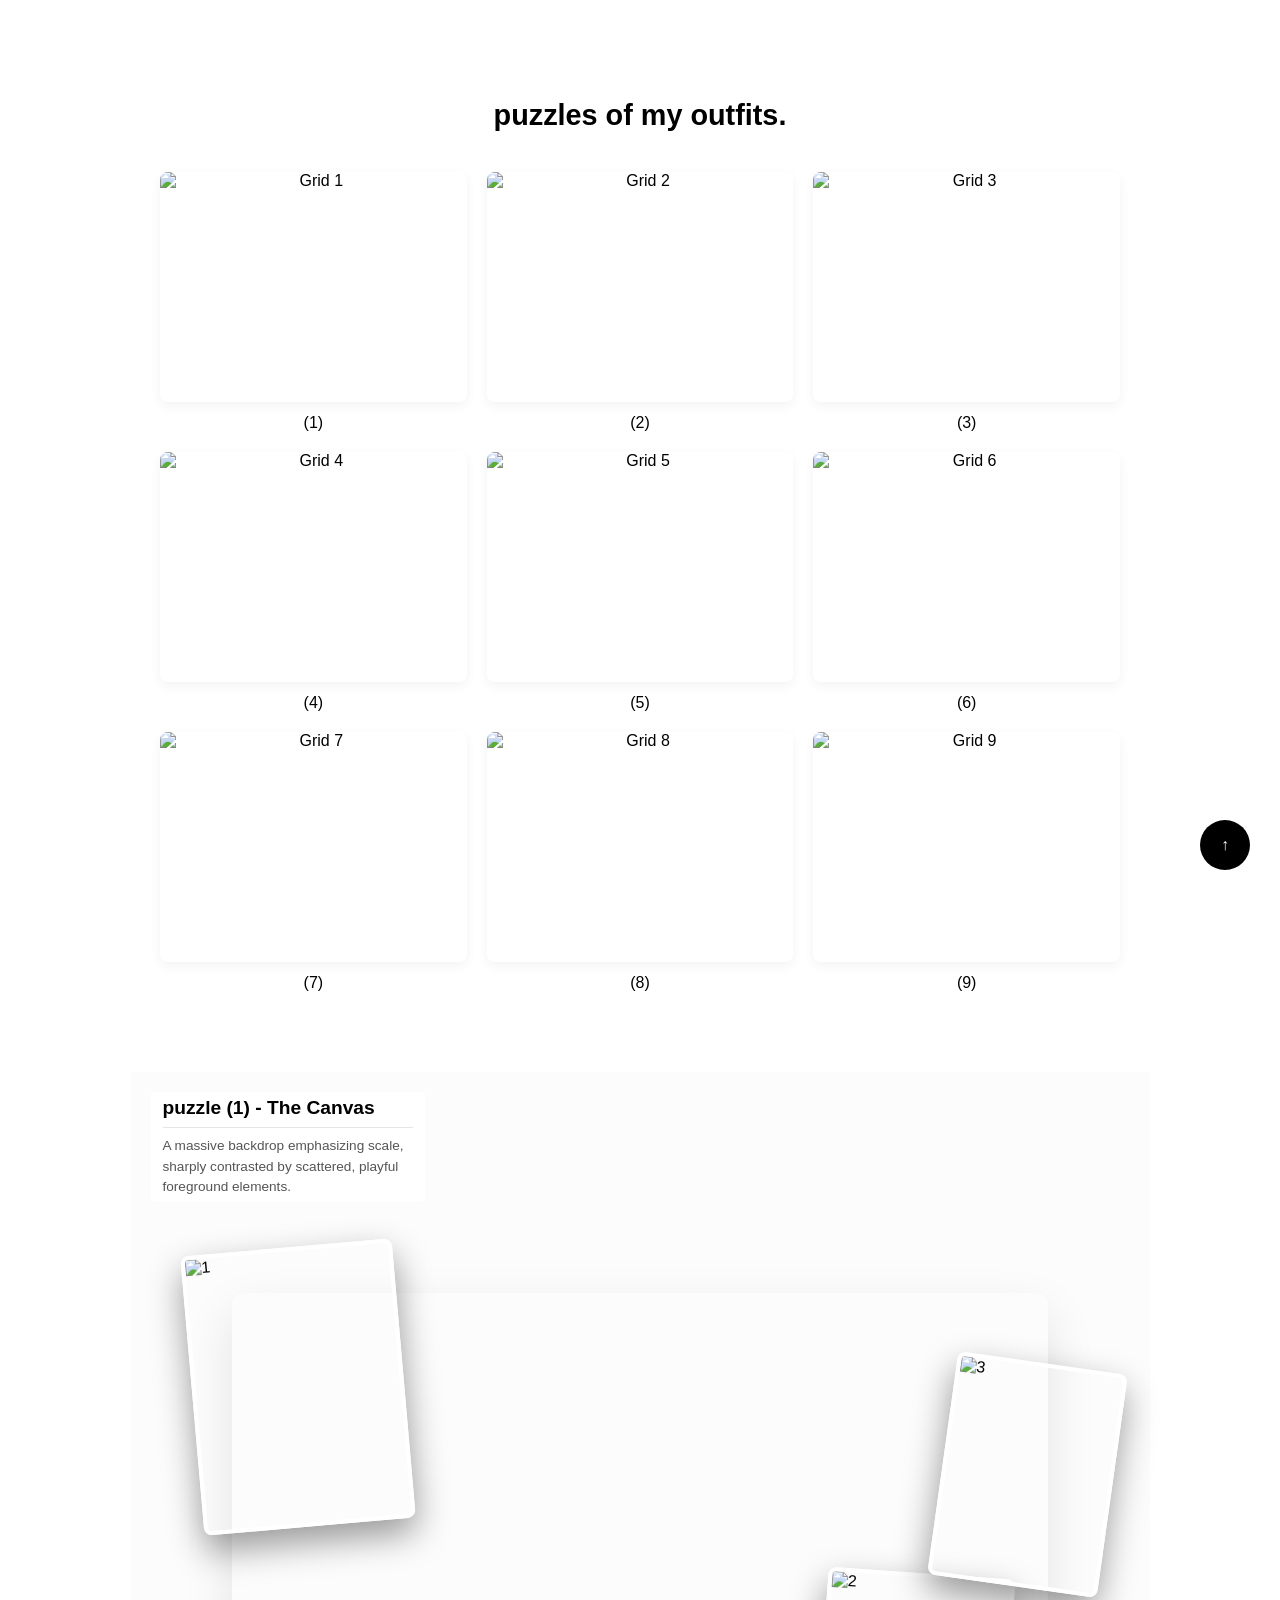
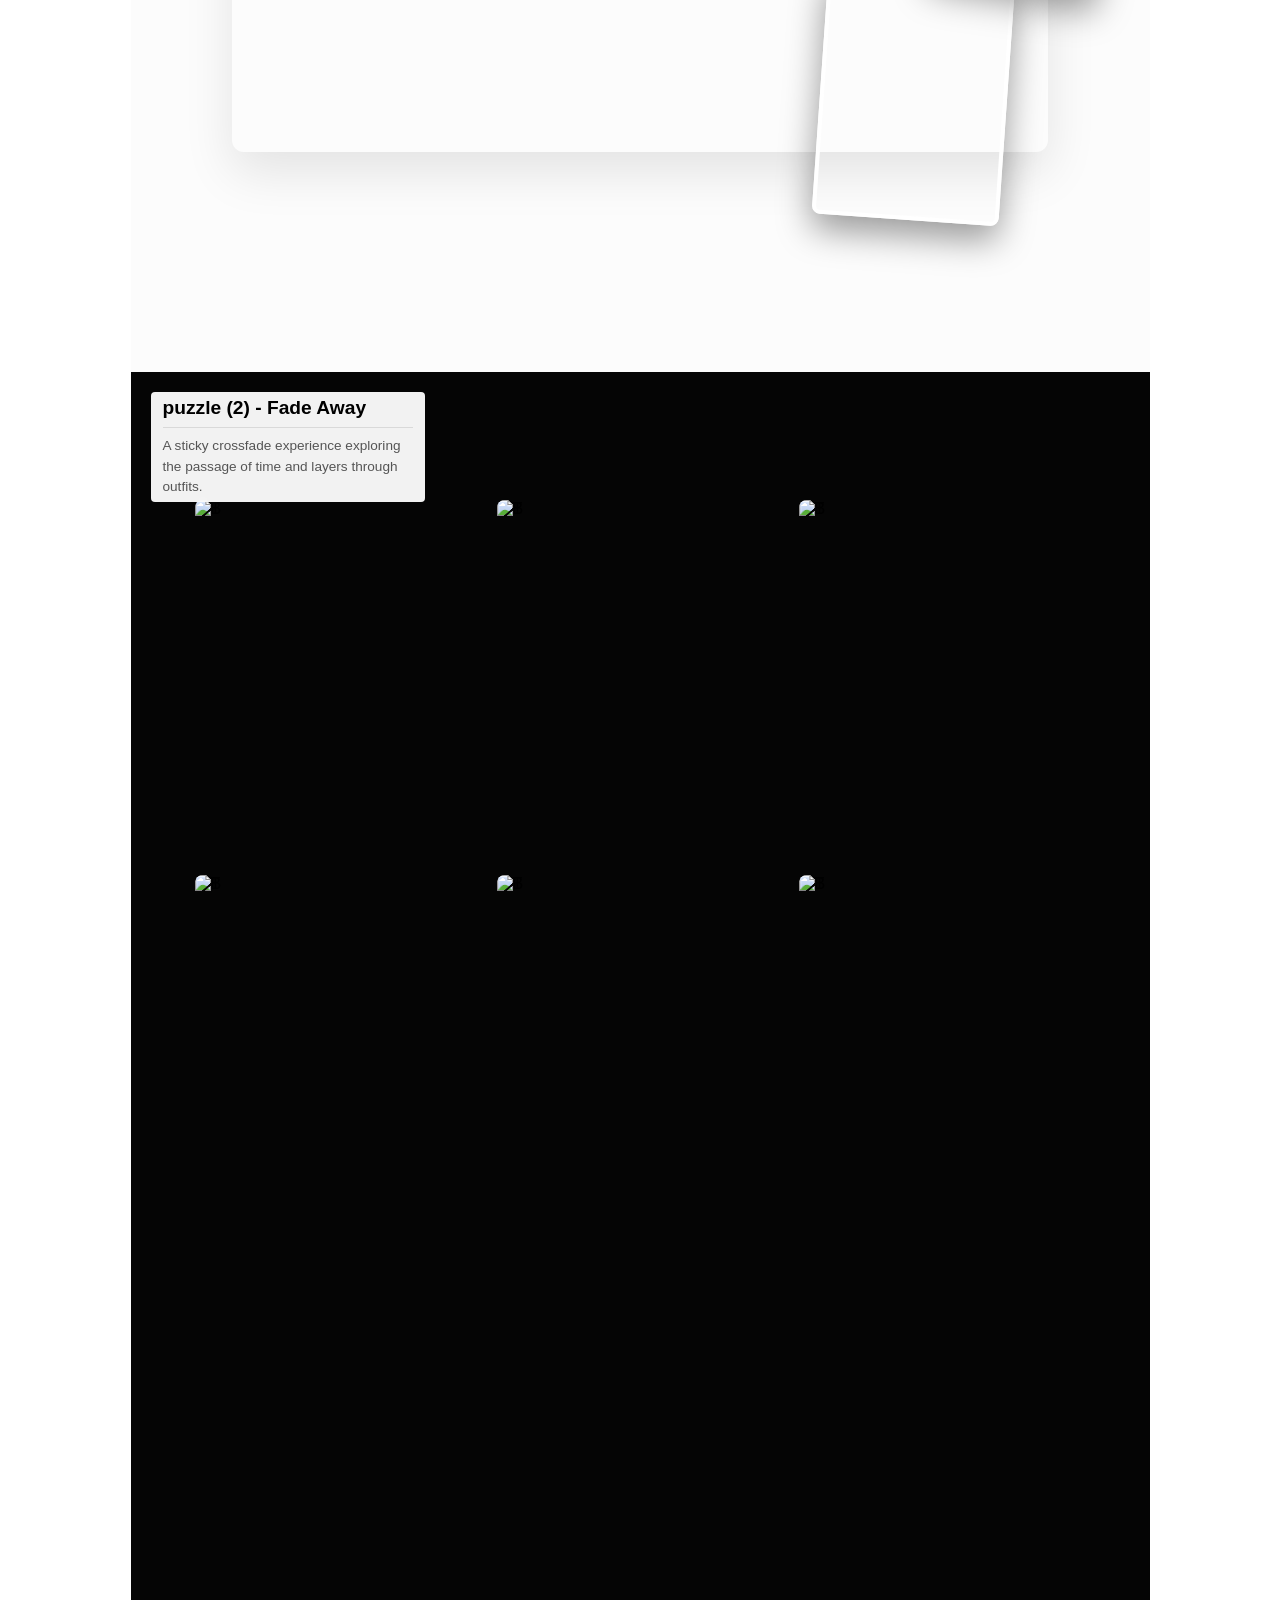
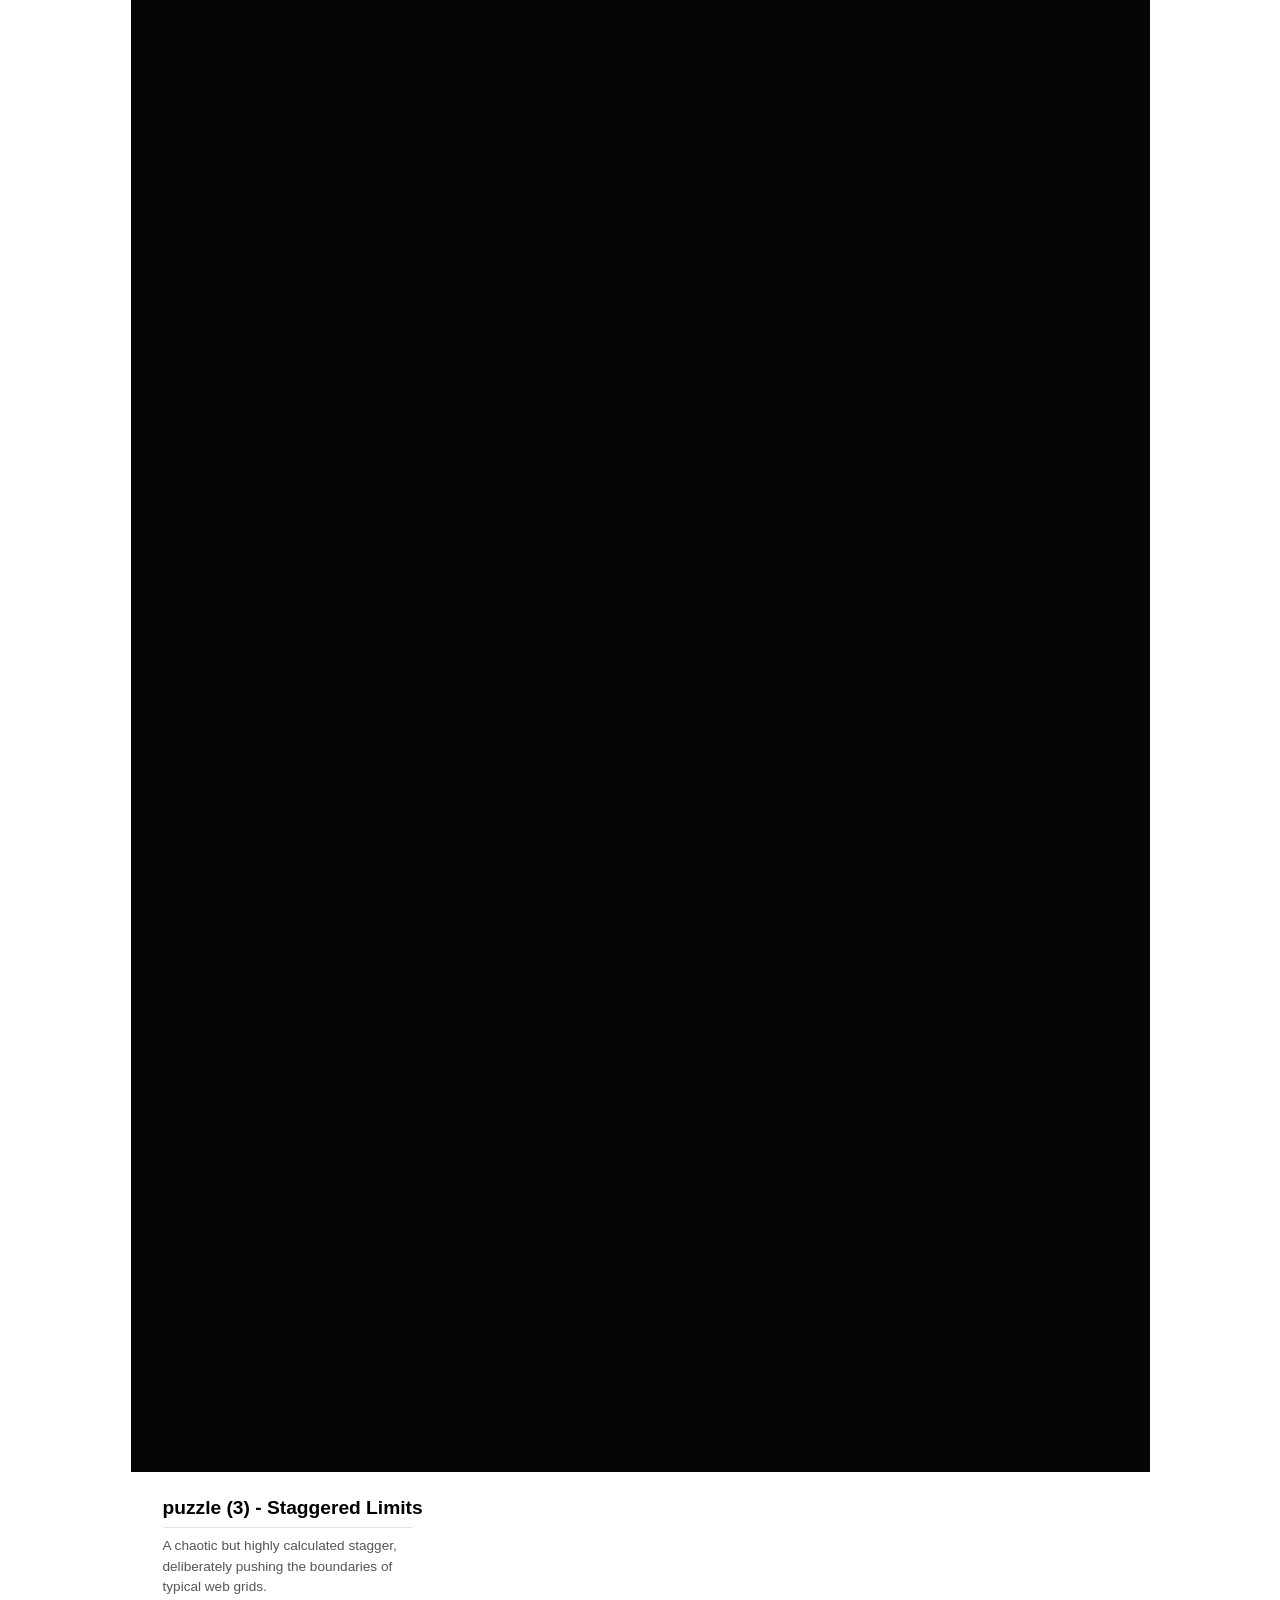
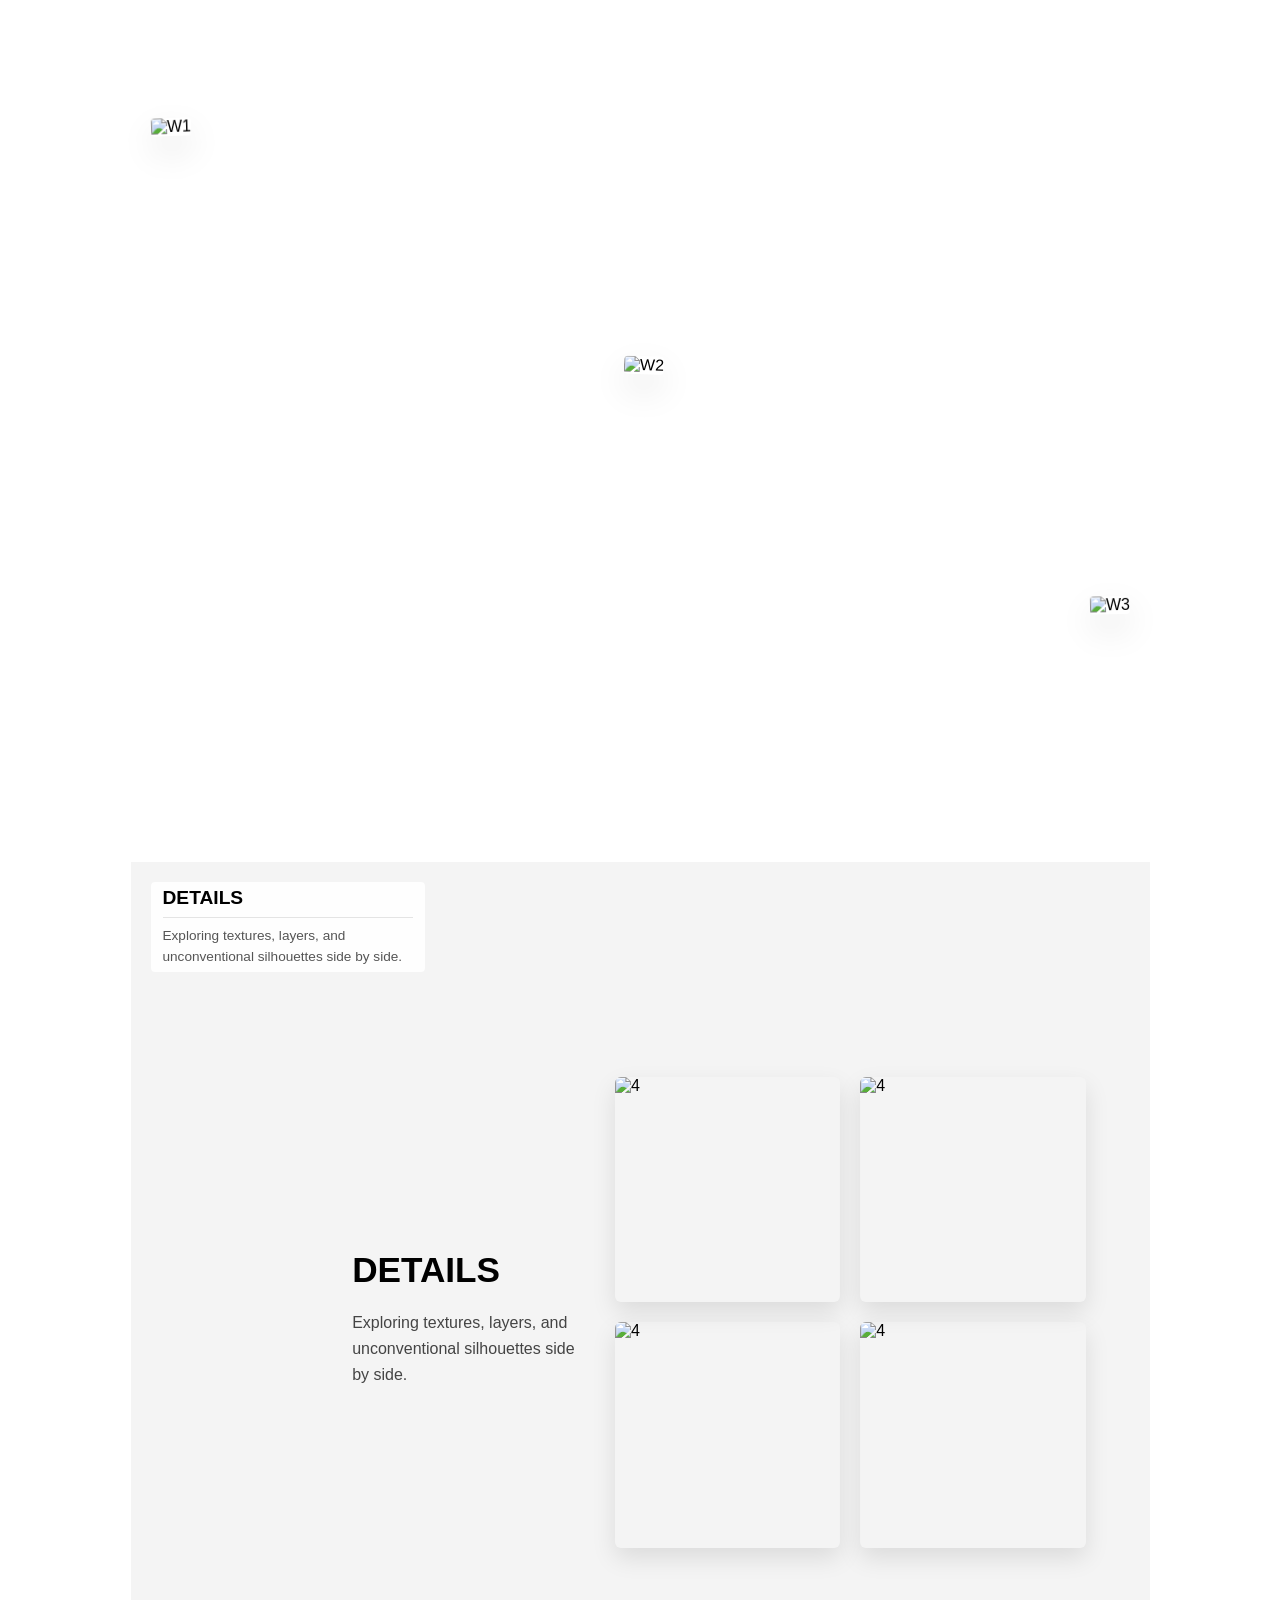
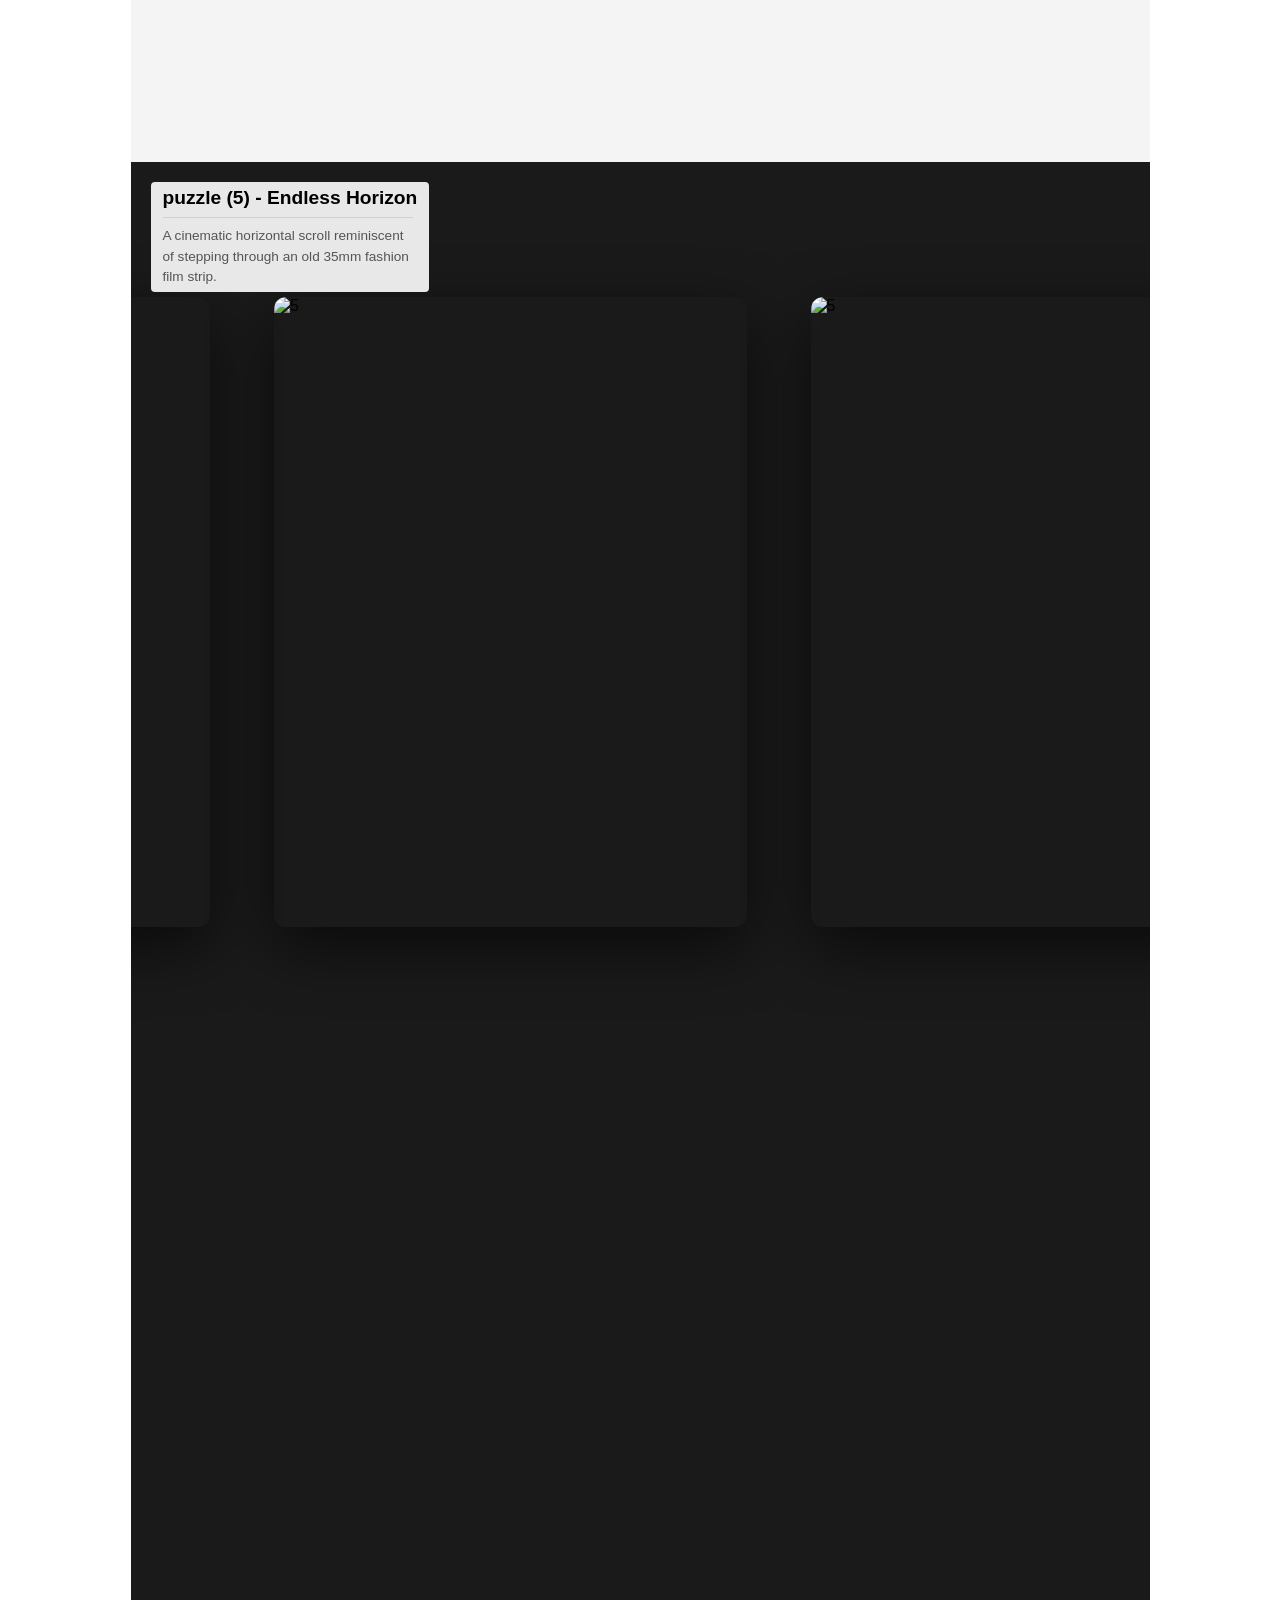
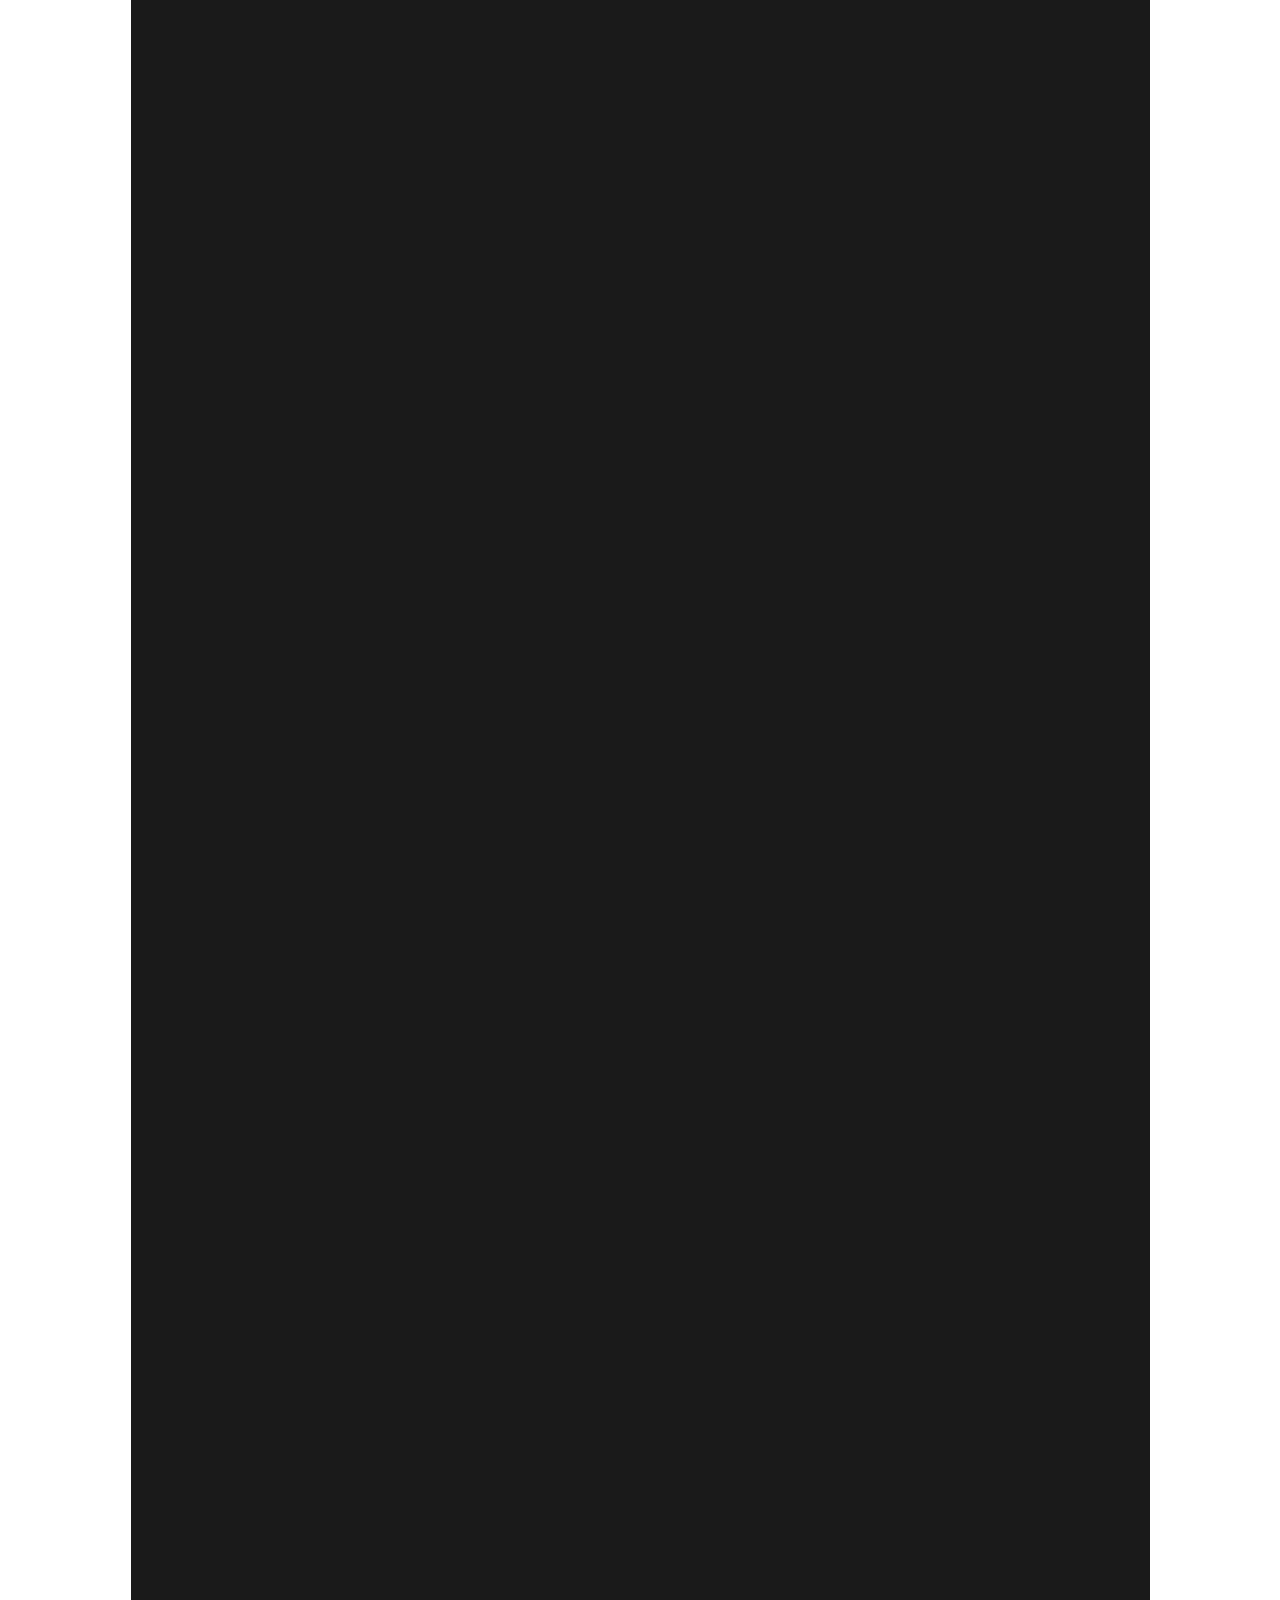
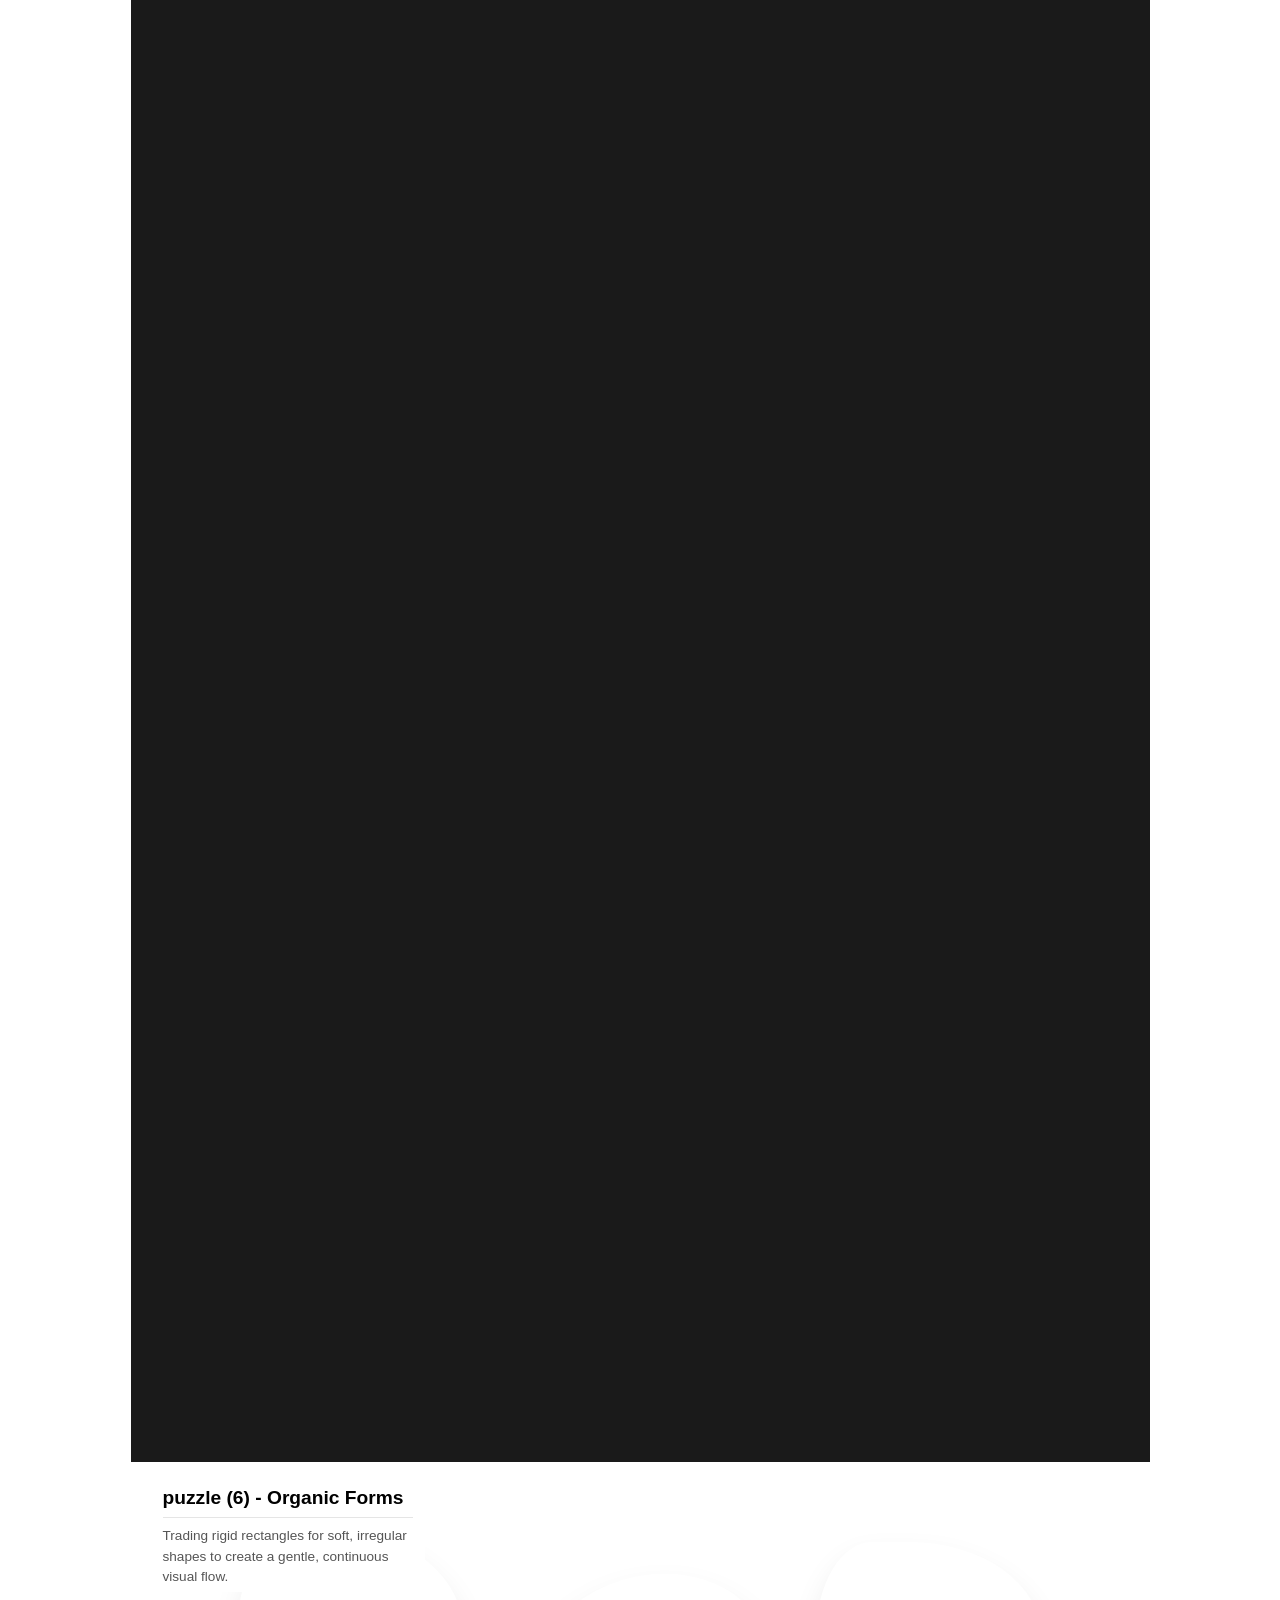
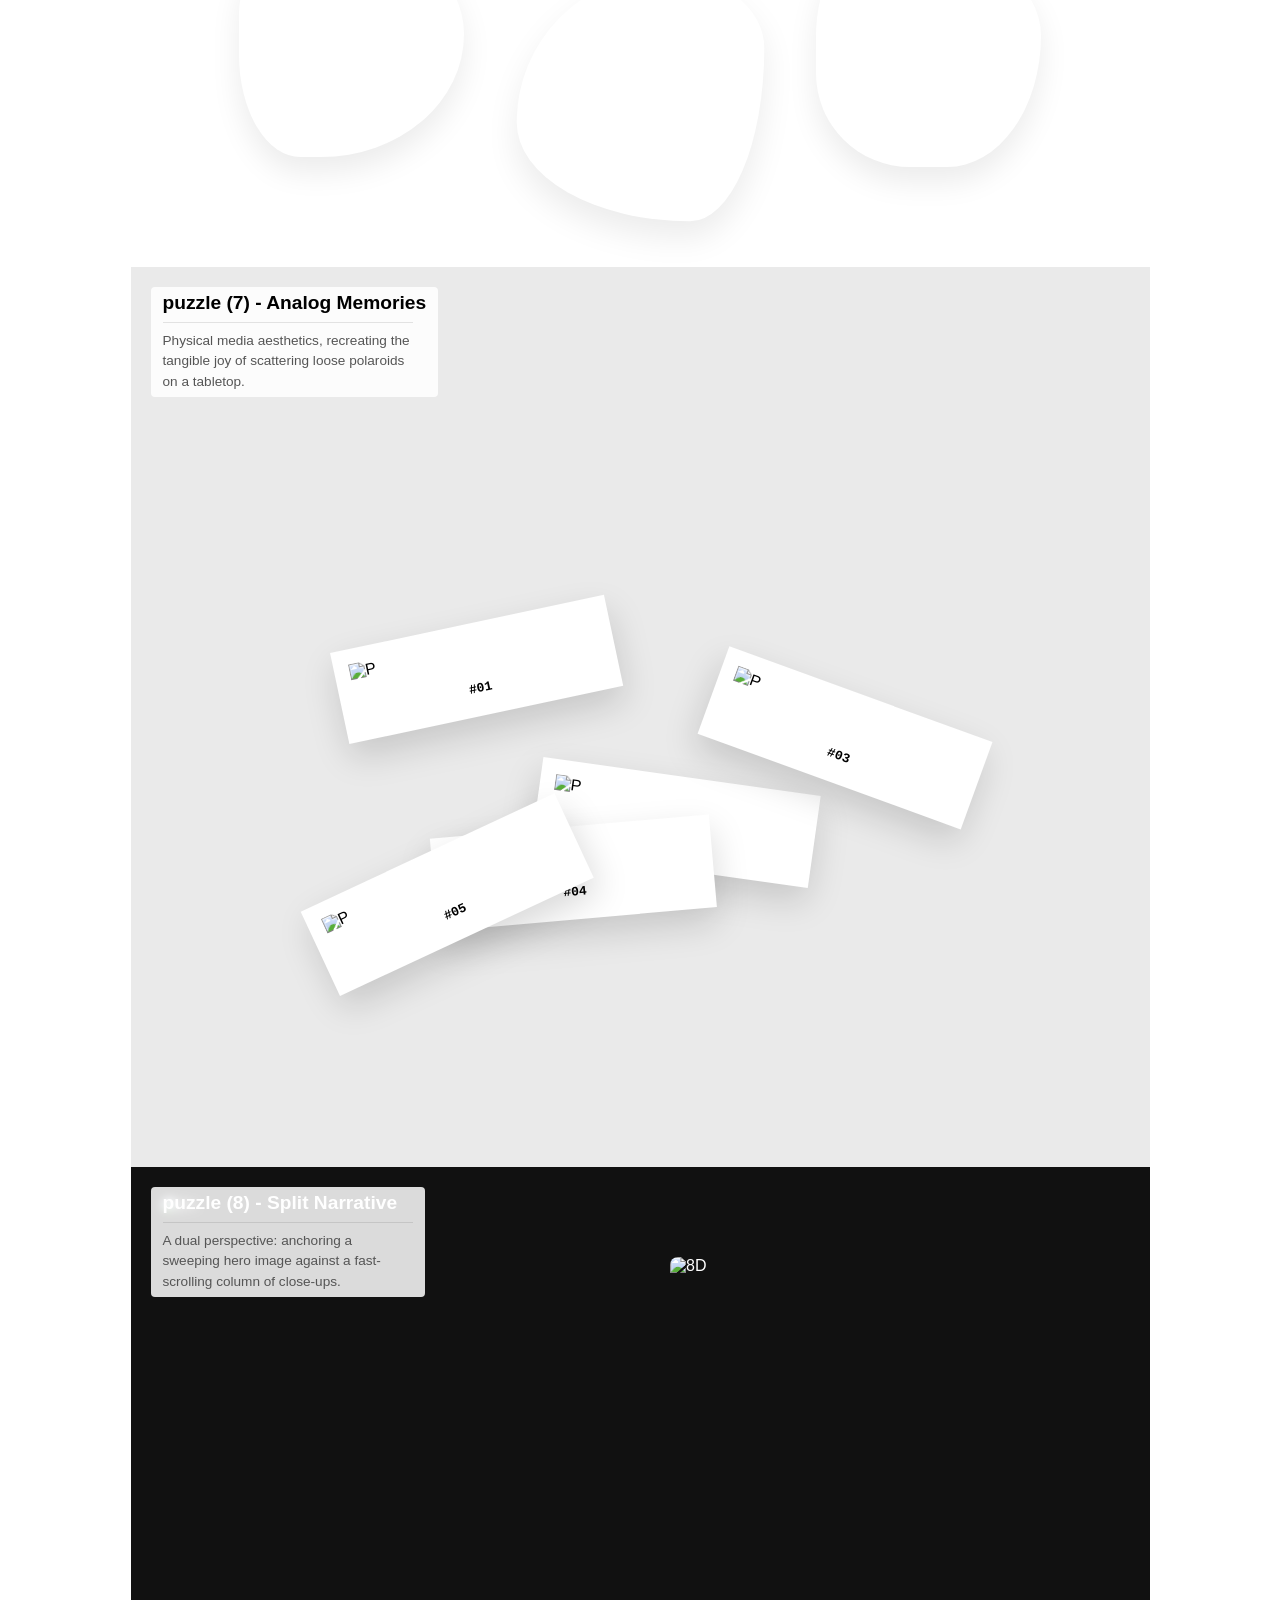
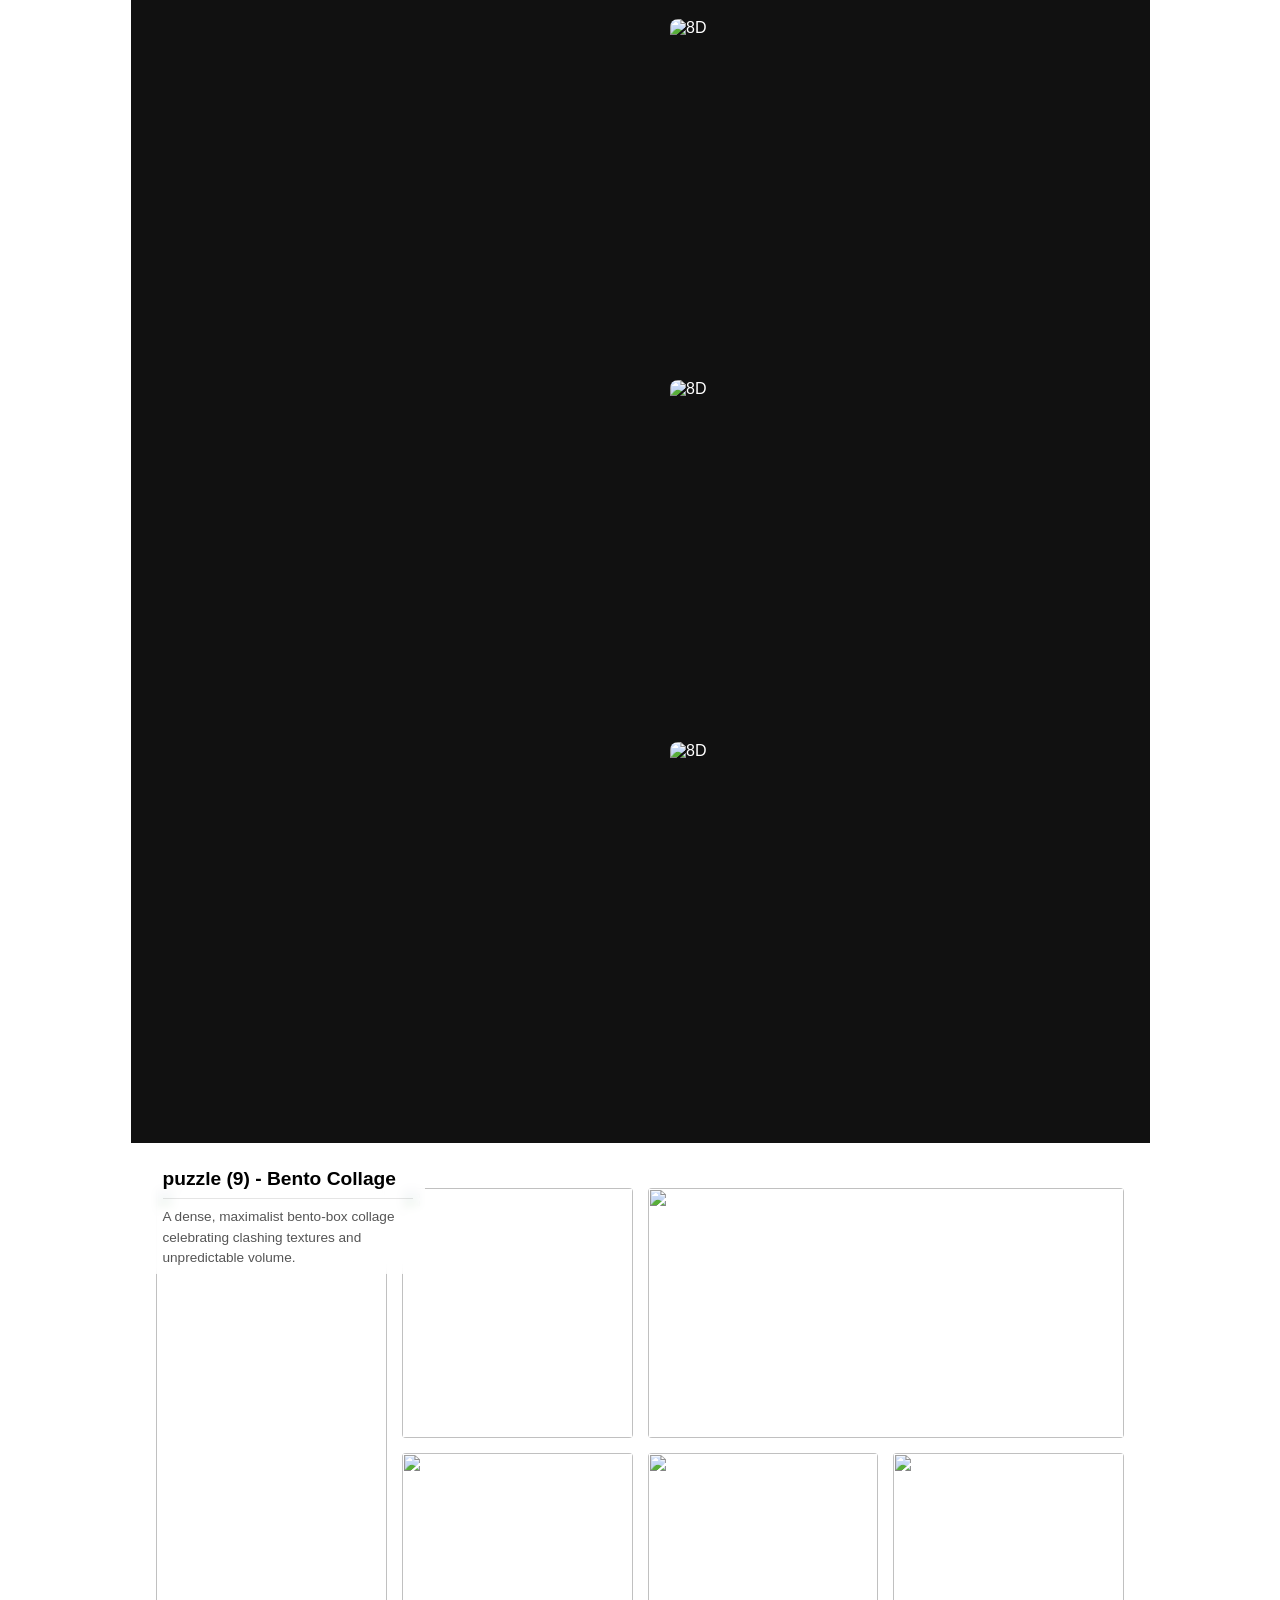
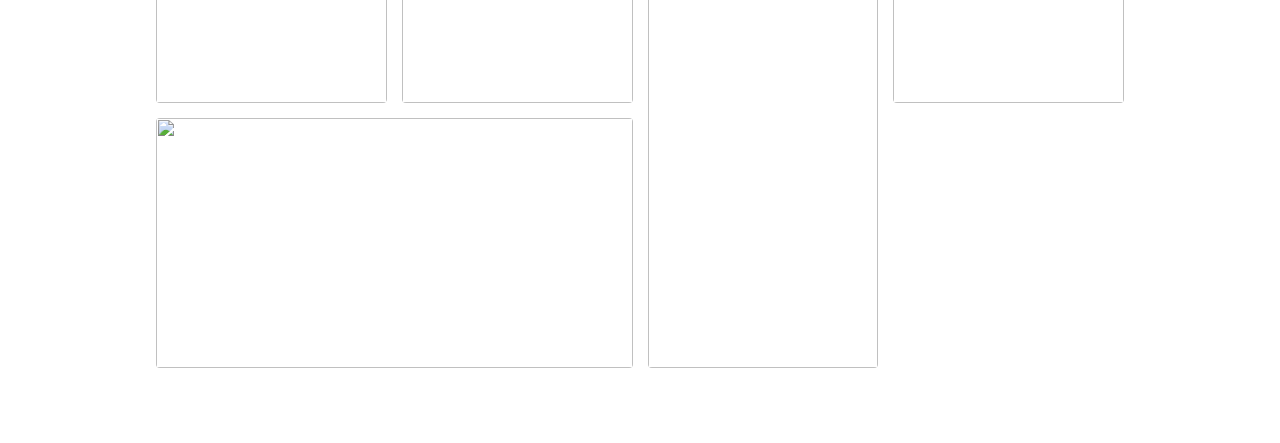
==== commit a7654701: "Version 2: Outfit Puzzles Grid (grid_website) - 6bad669a-370a-4c55-92a7-f6abc95ff855" ====
--- a/grid_website.html
+++ b/grid_website.html
@@ -15,6 +15,8 @@
 
         html {
             scroll-behavior: smooth;
+            width: 1019px;
+            margin: 0 auto;
         }
 
         body {
@@ -217,6 +219,7 @@
             justify-content: center;
             padding: 5vh 5vw;
             background: #050505;
+            flex-direction: column;
         }
 
         .s2-grid {
@@ -278,18 +281,17 @@
         .img-w1 {
             align-self: flex-start;
             transform: rotate(-2deg);
-            margin-bottom: 5vh;
         }
 
         .img-w2 {
             align-self: center;
-            transform: translateX(10%) rotate(2deg);
-            margin-bottom: 5vh;
+            transform: translateX(10%) translateY(-10%) rotate(2deg);
+
         }
 
         .img-w3 {
             align-self: flex-end;
-            transform: rotate(-1deg) translateY(10%);
+            transform: rotate(-1deg) translateY(-10%);
         }
 
         /* S4 */
@@ -380,7 +382,7 @@
 
         /* S6 */
         #section-6 {
-            min-height: 100vh;
+            /* min-height: 100vh; */
             display: flex;
             align-items: center;
             justify-content: center;
@@ -392,7 +394,7 @@
             display: grid;
             grid-template-columns: repeat(3, 1fr);
             gap: 5vw;
-            width: 100%;
+            width: 90%;
             max-width: 1200px;
         }
 
@@ -445,7 +447,7 @@
 
         .polaroid img {
             width: 100%;
-            height: 250px;
+            /* height: 250px; */
             object-fit: cover;
         }
 
@@ -574,14 +576,86 @@
         }
 
         @media (max-width: 768px) {
+            .hero-container {
+                padding: 40px 15px;
+                min-height: auto;
+            }
+
+            /* Top page all 9 puzzles in 2 column flex */
             .grid-container {
-                grid-template-columns: repeat(2, 1fr);
+                grid-template-columns: repeat(2, 1fr) !important;
+                gap: 12px;
+            }
+
+            /* Convert floating details to relative flow */
+            .section-title {
+                position: relative;
+                top: auto;
+                left: auto;
+                background: transparent;
+                backdrop-filter: none;
+                padding: 30px 20px 10px 20px;
+                margin: 0;
+                width: 100%;
+                box-sizing: border-box;
+                font-size: 1.4rem;
+            }
+
+            .section-desc-float {
+                max-width: 100%;
+                margin-top: 12px;
+                font-size: 1rem;
+                border-top: 1px solid rgba(0, 0, 0, 0.05);
+            }
+
+            /* Section Adjustment for relative titles */
+            .dynamic-section {
+                display: flex;
+                flex-direction: column;
+                min-height: auto !important;
+                padding: 0 0 50px 0 !important;
+            }
+
+            /* S1 Correction */
+            #section-1 {
+                padding-top: 0 !important;
             }
 
             .s1-bg {
-                width: 100%;
-                height: 100vh;
+                width: 90%;
+                aspect-ratio: 1;
+                /* Square for mobile fits better */
+                height: auto;
                 border-radius: 0;
+            }
+
+            .s1-overlay {
+                width: 35%;
+            }
+
+            .s1-img-1 {
+                top: 5%;
+                left: 5%;
+                transform: rotate(-3deg);
+            }
+
+            .s1-img-2 {
+                bottom: 0%;
+                right: 5%;
+                width: 40%;
+                transform: rotate(2deg);
+            }
+
+            .s1-img-3 {
+                top: 5%;
+                right: 5%;
+                width: 30%;
+                transform: rotate(5deg);
+            }
+
+            /* S2 adjustment */
+            #section-2 {
+                height: 400vh;
             }
 
             .s2-grid {
@@ -589,12 +663,36 @@
                 grid-template-rows: repeat(3, 25vh);
             }
 
-            #section-2 {
-                height: 400vh;
-            }
-
+            /* S3 staggered layout on mobile - picture each picture width 40% and keep desktop layout */
+            .weird-img {
+                width: 60% !important;
+                max-width: 100vw !important;
+            }
+
+            .img-w1 {
+                align-self: flex-start !important;
+                transform: rotate(-2deg) translateX(5%) !important;
+            }
+
+            .img-w2 {
+                width: 80% !important;
+                align-self: center !important;
+                transform: rotate(2deg) !important;
+            }
+
+            .img-w3 {
+                align-self: flex-end !important;
+                transform: rotate(-1deg) translateY(-5%) translateX(-5%) !important;
+            }
+
+            .s3-container {
+                gap: 0 !important;
+            }
+
+            /* S4 adjustment */
             .s4-flex {
                 flex-direction: column;
+                gap: 20px;
             }
 
             .s4-left {
@@ -603,55 +701,91 @@
 
             .s4-middle {
                 max-width: 100%;
-                text-align: center;
-            }
-
+                text-align: left;
+                padding: 0 20px;
+                display: none;
+                /* Hide redundant text since header now shows it */
+            }
+
+            .s5-sticky {
+                /* padding: 30% 0; */
+                /* flex-direction: column; */
+            }
+
+            .s5-scroll-wrapper img {
+                height: auto !important;
+            }
+
+            /* S6 adjustment */
             .s6-grid {
                 grid-template-columns: 1fr;
                 gap: 40px;
+                padding: 0px;
             }
 
             .s6-grid img {
                 transform: none !important;
             }
 
+            /* S7 polaroid 2-column flex on mobile */
+            #section-7 {
+                display: grid;
+                grid-template-columns: 1fr 1fr;
+                padding: 10% 10px !important;
+                gap: 15px;
+                height: auto;
+                min-height: auto;
+                overflow: visible;
+            }
+
+            .polaroid {
+                position: relative !important;
+                width: 100% !important;
+                box-sizing: border-box;
+                transform: none !important;
+                margin: 0 !important;
+                top: auto !important;
+                left: auto !important;
+                padding: 10px 10px 40px 10px !important;
+            }
+
+            .polaroid img {
+                /* height: 150px !important; */
+            }
+
+            /* S8 adjustment */
             #section-8 {
                 flex-direction: column;
             }
 
             .s8-left {
+                width: 95%;
                 height: 50vh;
                 position: relative;
-            }
-
+                padding: 10px;
+
+                margin: 0 auto;
+            }
+
+            .s8-right {
+                margin: 0 auto;
+                display: flex;
+                padding: 20px;
+                gap: 20px;
+                flex-direction: row;
+                flex: 0 0 50%;
+                flex-wrap: wrap;
+            }
+
+            .s8-right img {
+                width: 48%;
+            }
+
+            /* S9 adjustment */
             .s9-grid {
                 grid-template-columns: repeat(2, 1fr);
                 grid-auto-rows: 200px;
-            }
-        }
-
-        @media (max-width: 480px) {
-            .grid-container {
-                grid-template-columns: 1fr;
-            }
-
-            .weird-img {
-                max-width: 90%;
-                transform: none !important;
-                align-self: center !important;
-            }
-
-            .polaroid {
-                width: 220px;
-                position: relative;
-                transform: none !important;
-                margin: 15px auto;
-            }
-
-            #section-7 {
-                flex-direction: column;
-                height: auto;
-                padding: 60px 0;
+                padding: 10px;
             }
         }
     </style>
@@ -754,9 +888,9 @@
                 "https://images.unsplash.com/photo-1484502249930-e1da807099a5?w=700&q=80",
                 "https://images.unsplash.com/photo-1558769132-cb1aea458c5e?w=700&q=80"],
             // S3: [img1, img2, img3]
-            ["https://images.unsplash.com/photo-1515886657613-9f3515b0c78f?w=400&q=80",
+            ["https://images.unsplash.com/photo-1512436991641-6745cdb1723f?w=800&q=80",
                 "https://images.unsplash.com/photo-1512436991641-6745cdb1723f?w=800&q=80",
-                "https://images.unsplash.com/photo-1515886657613-9f3515b0c78f?w=400&q=80"],
+                "https://images.unsplash.com/photo-1512436991641-6745cdb1723f?w=800&q=80"],
             // S4: [1, 2, 3, 4]
             [
                 "https://images.unsplash.com/photo-1490481651871-ab68de25d43d?w=600&q=80",
@@ -785,6 +919,7 @@
             ["https://images.unsplash.com/photo-1503342217505-b0a15ec3261c?w=1000&q=80",
                 "https://images.unsplash.com/photo-1537832816519-689ad163238b?w=800&q=80",
                 "https://images.unsplash.com/photo-1558769132-cb1aea458c5e?w=800&q=80",
+                "https://images.unsplash.com/photo-1490481651871-ab68de25d43d?w=800&q=80",
                 "https://images.unsplash.com/photo-1490481651871-ab68de25d43d?w=800&q=80"],
             // S9: [1..7]
             ["https://images.unsplash.com/photo-1495385703974-829f234470df?w=600&q=80",
@@ -855,6 +990,7 @@
                 <div class="s5-sticky">
                     <div class="section-title" style="background: rgba(255,255,255,0.9);"></div>
                     <div id="s5-wrapper" class="s5-scroll-wrapper">
+                        
                         ${section_images[4].map(url => `<img src="${url}" alt="5">`).join('')}
                     </div>
                 </div>
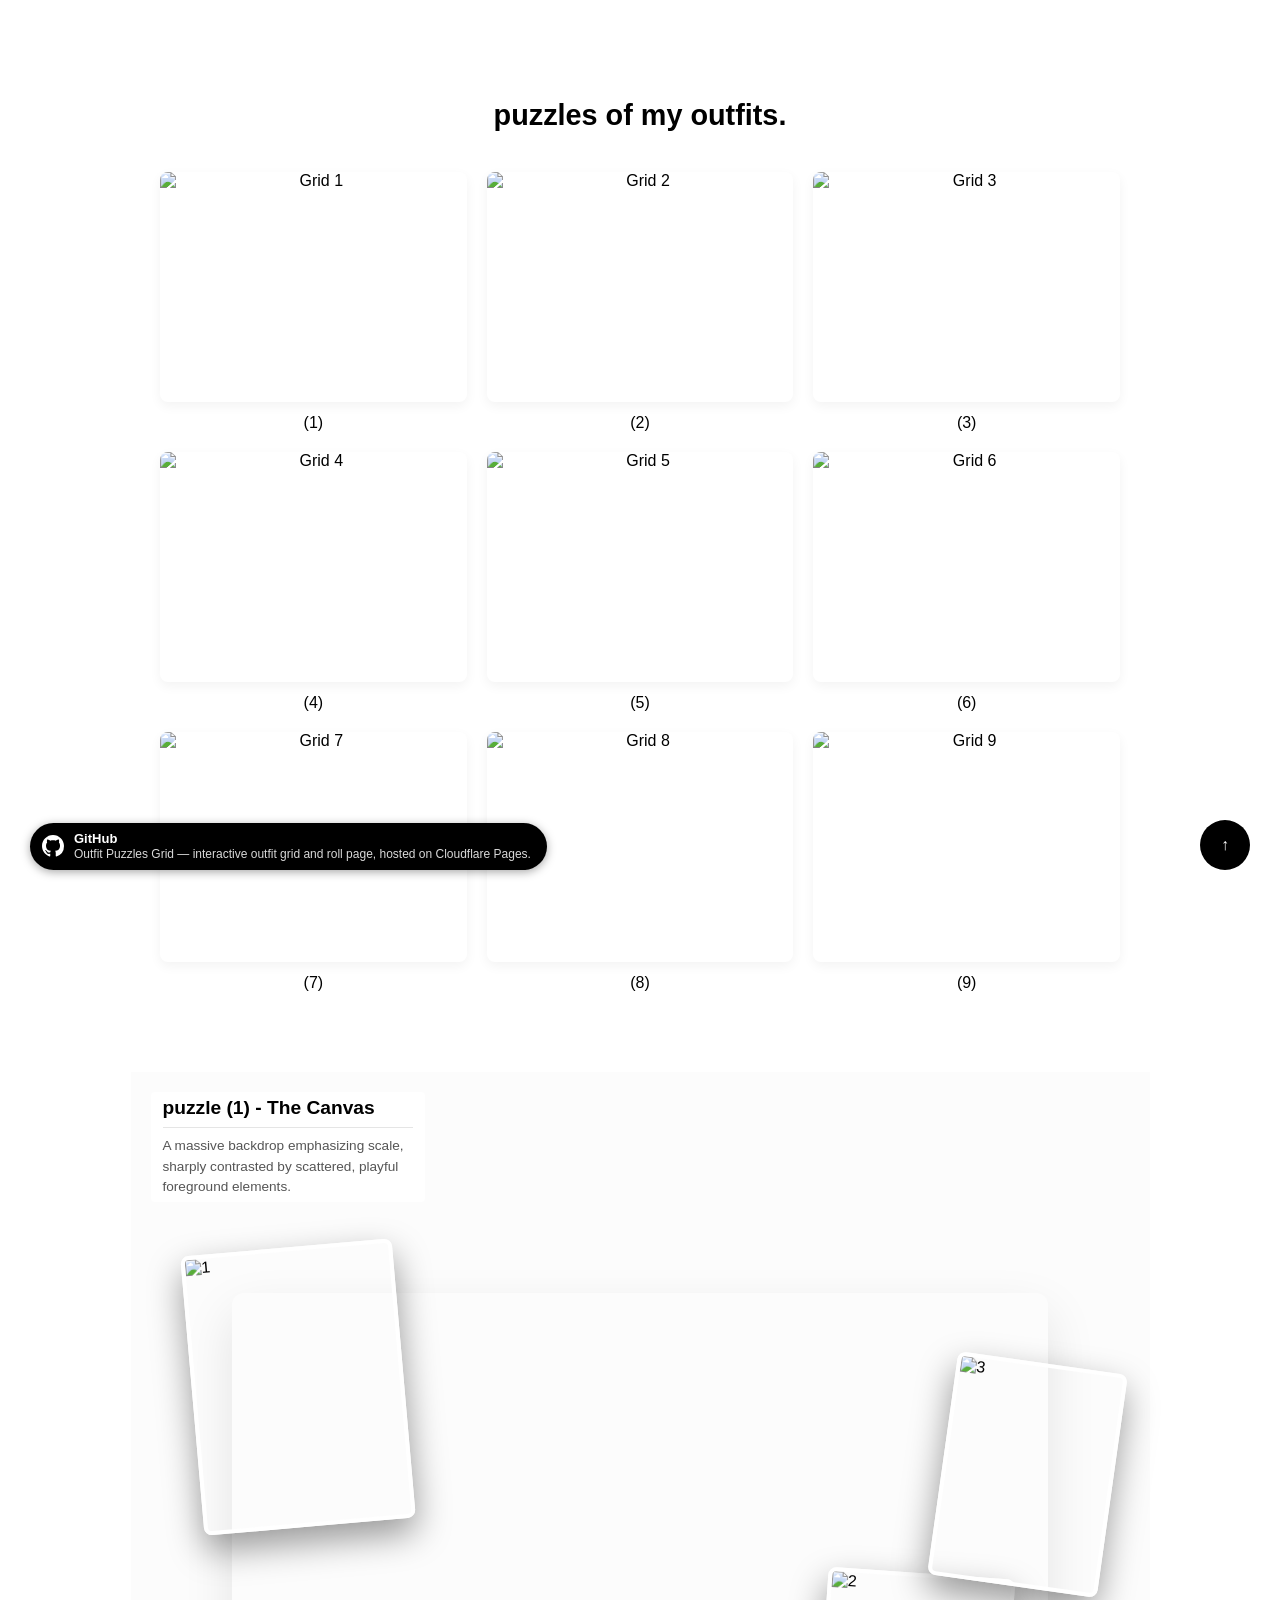
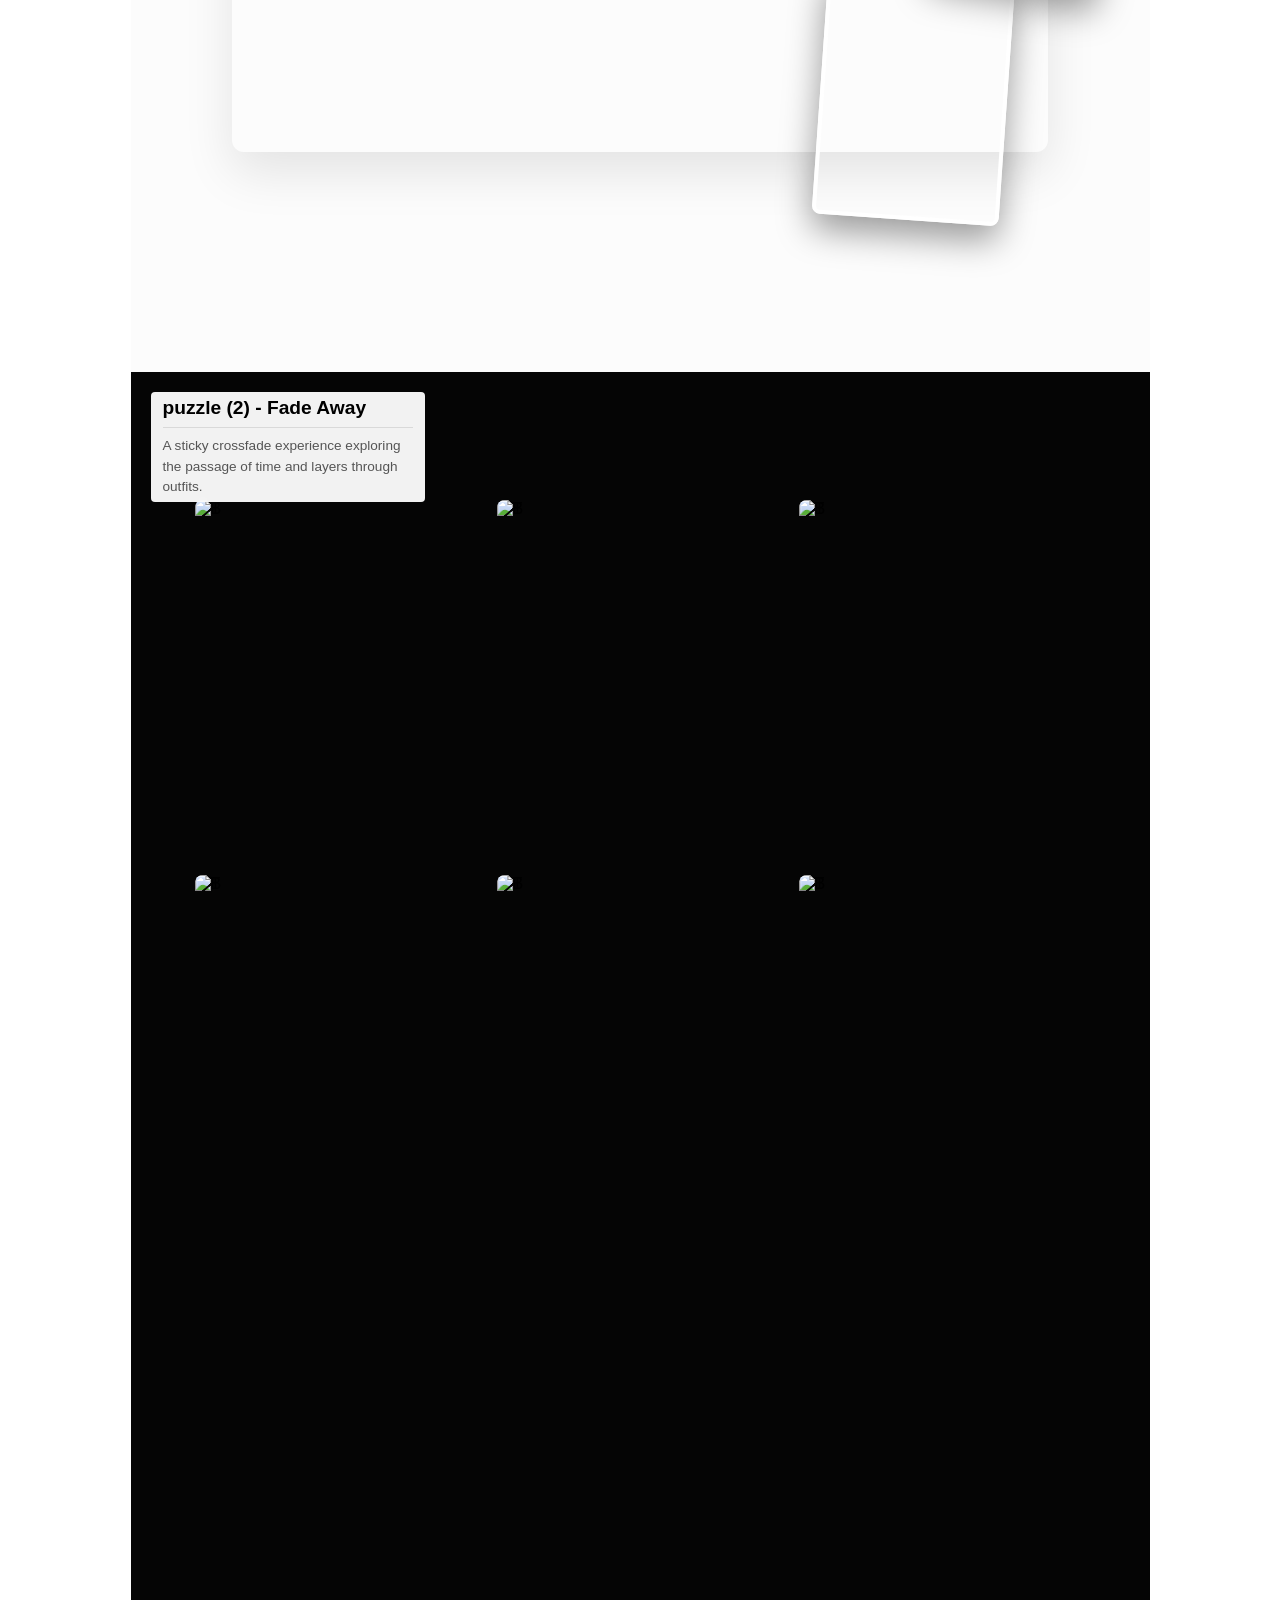
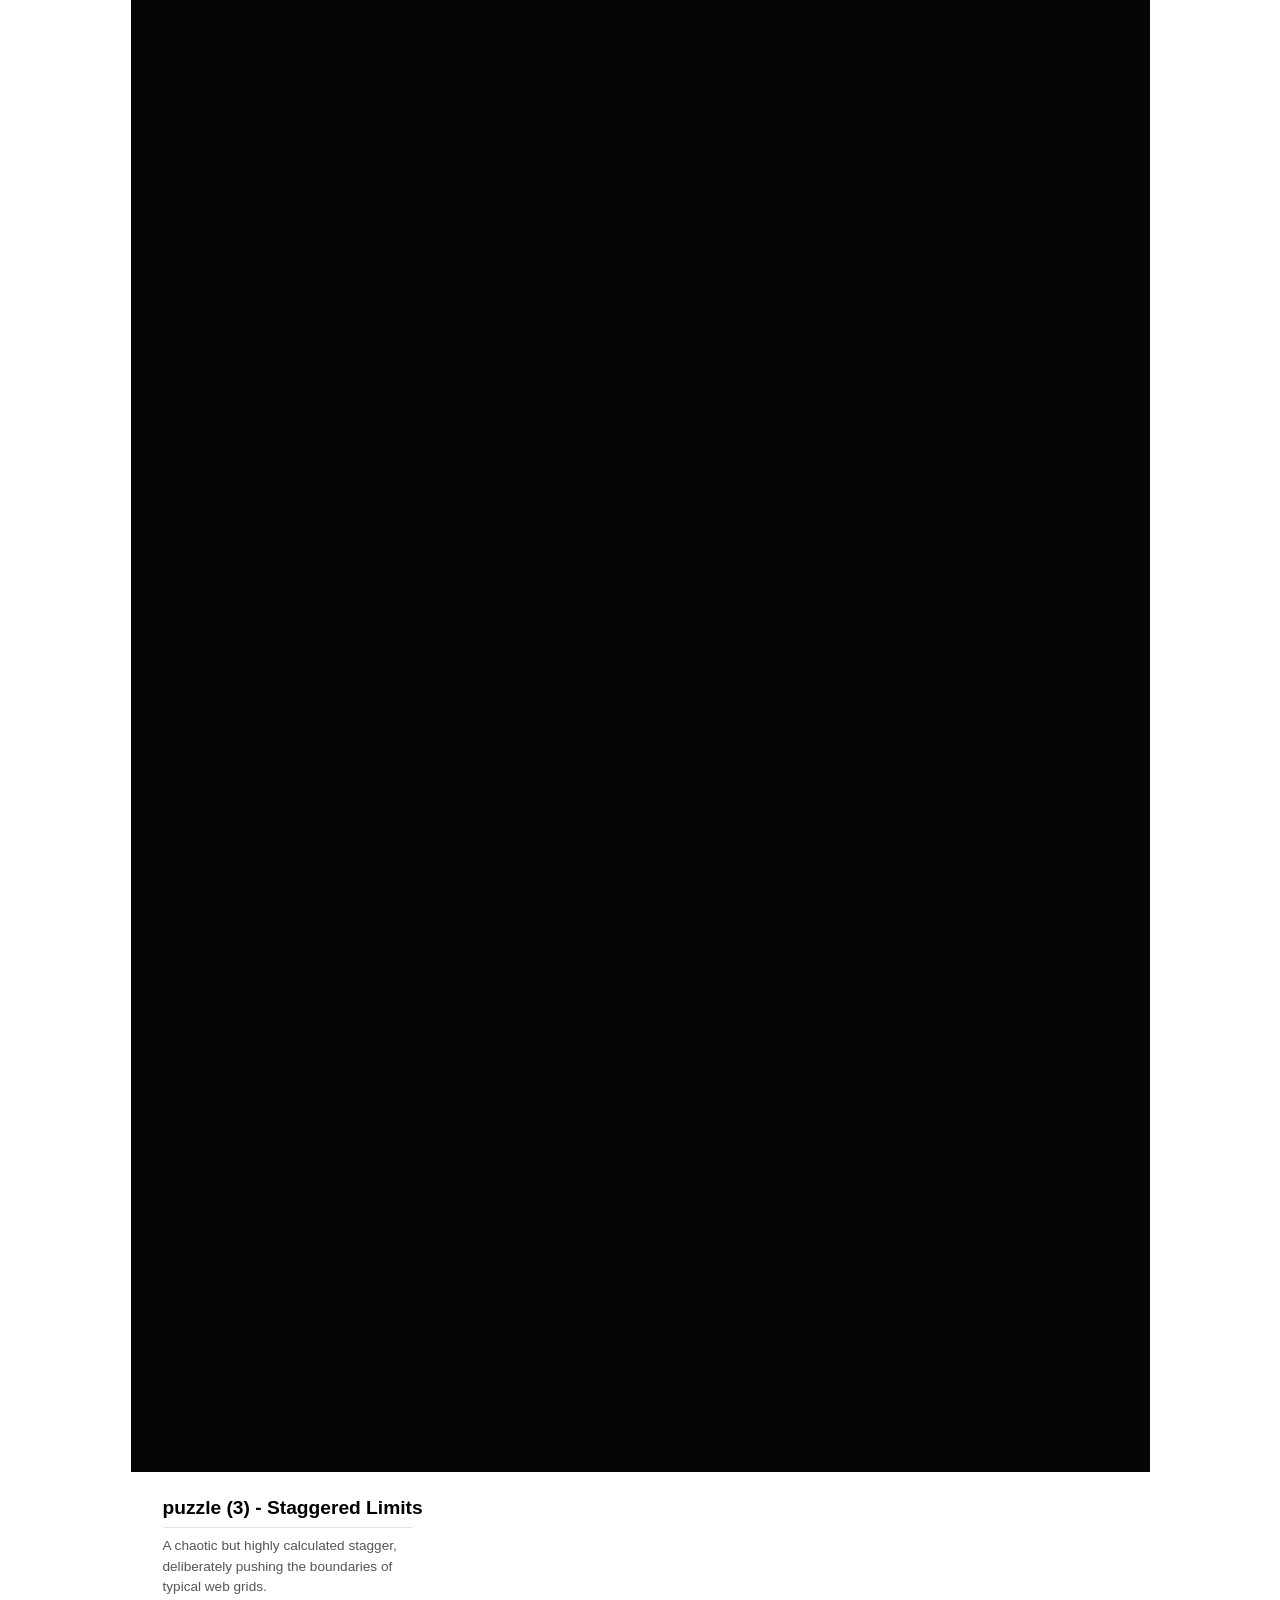
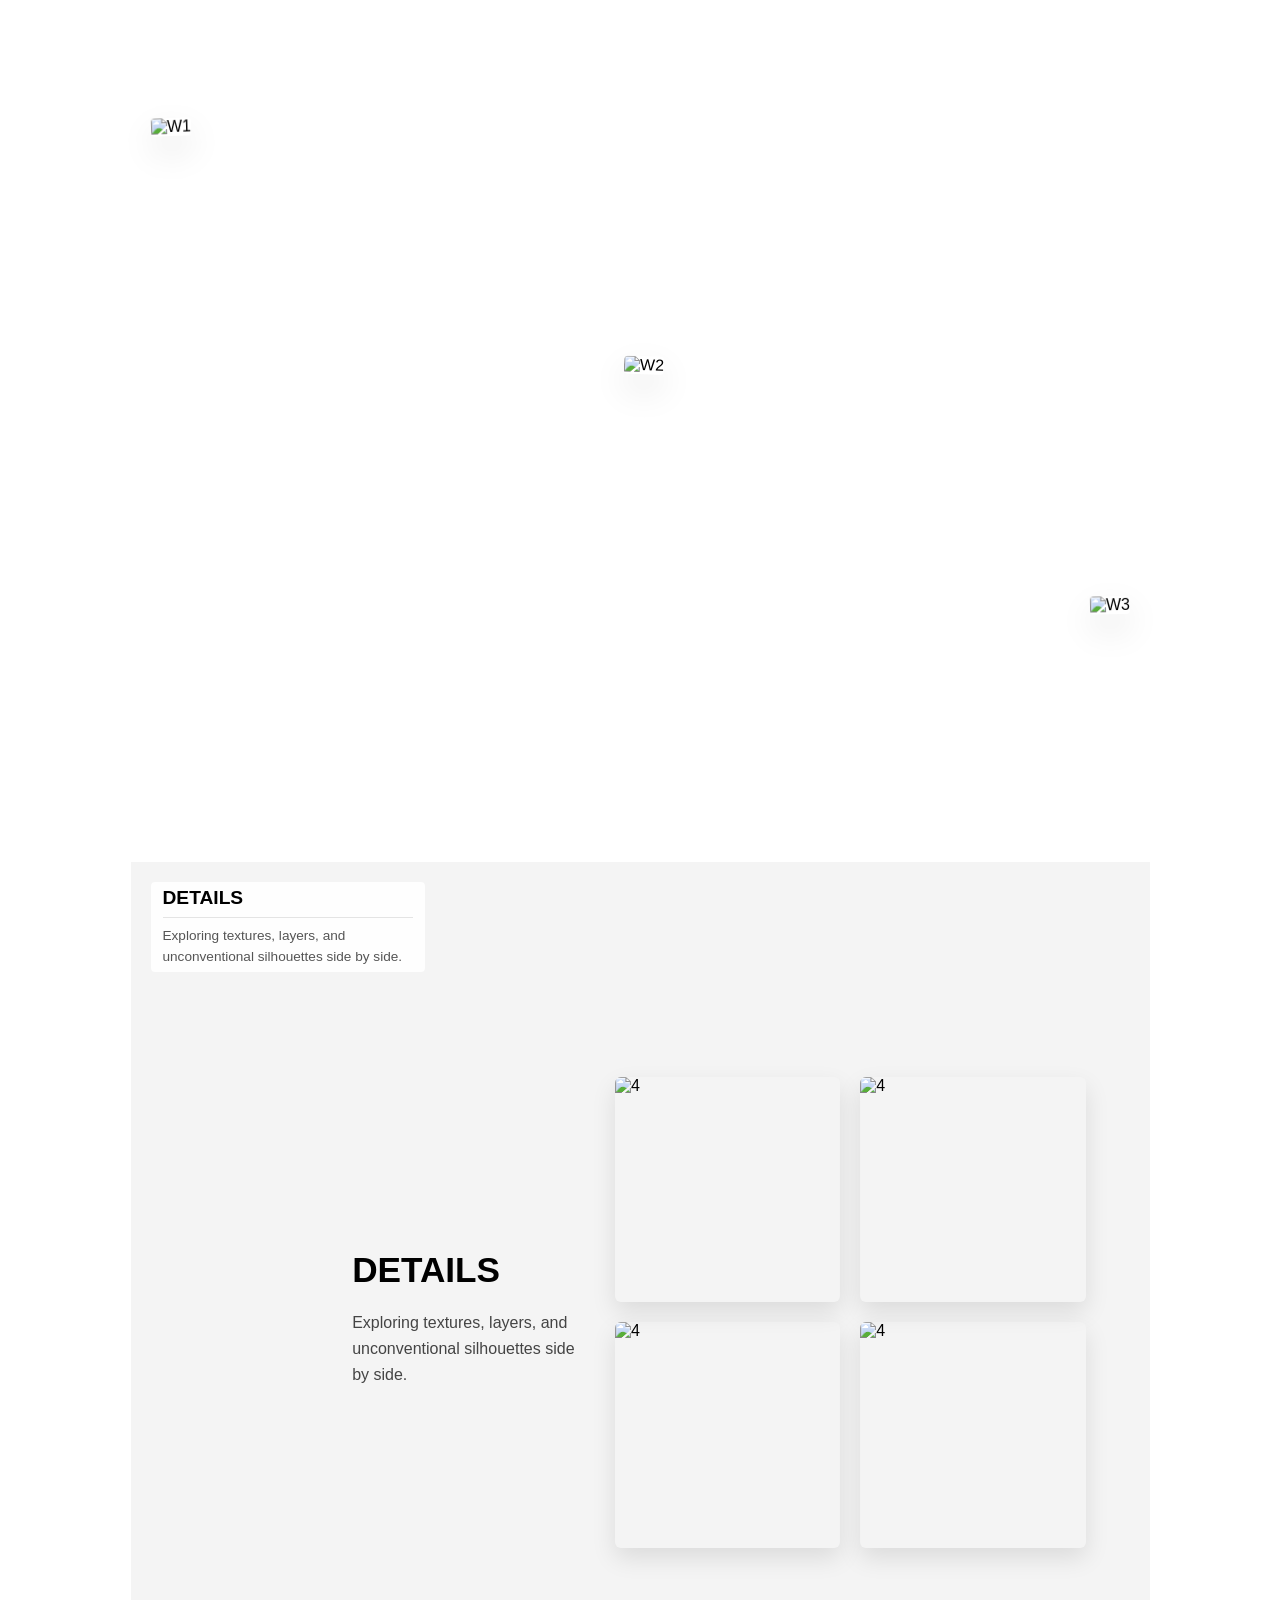
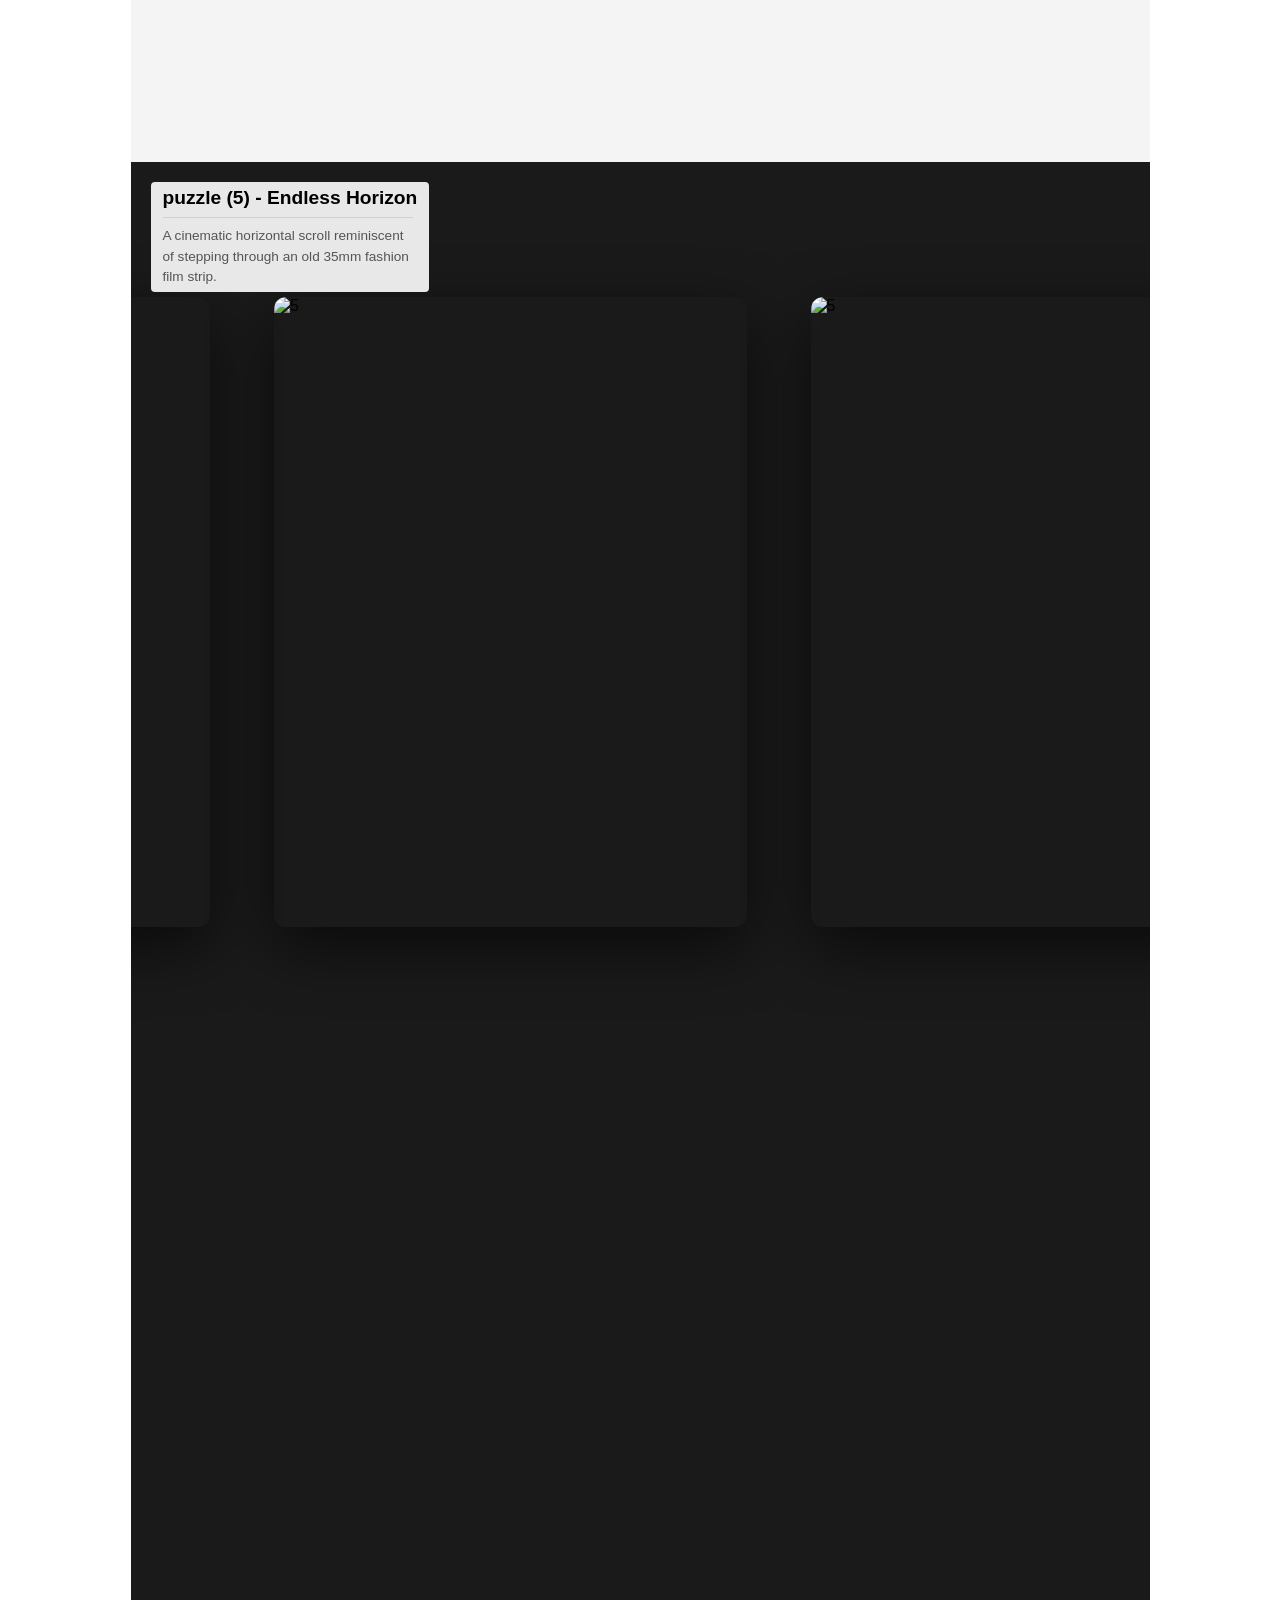
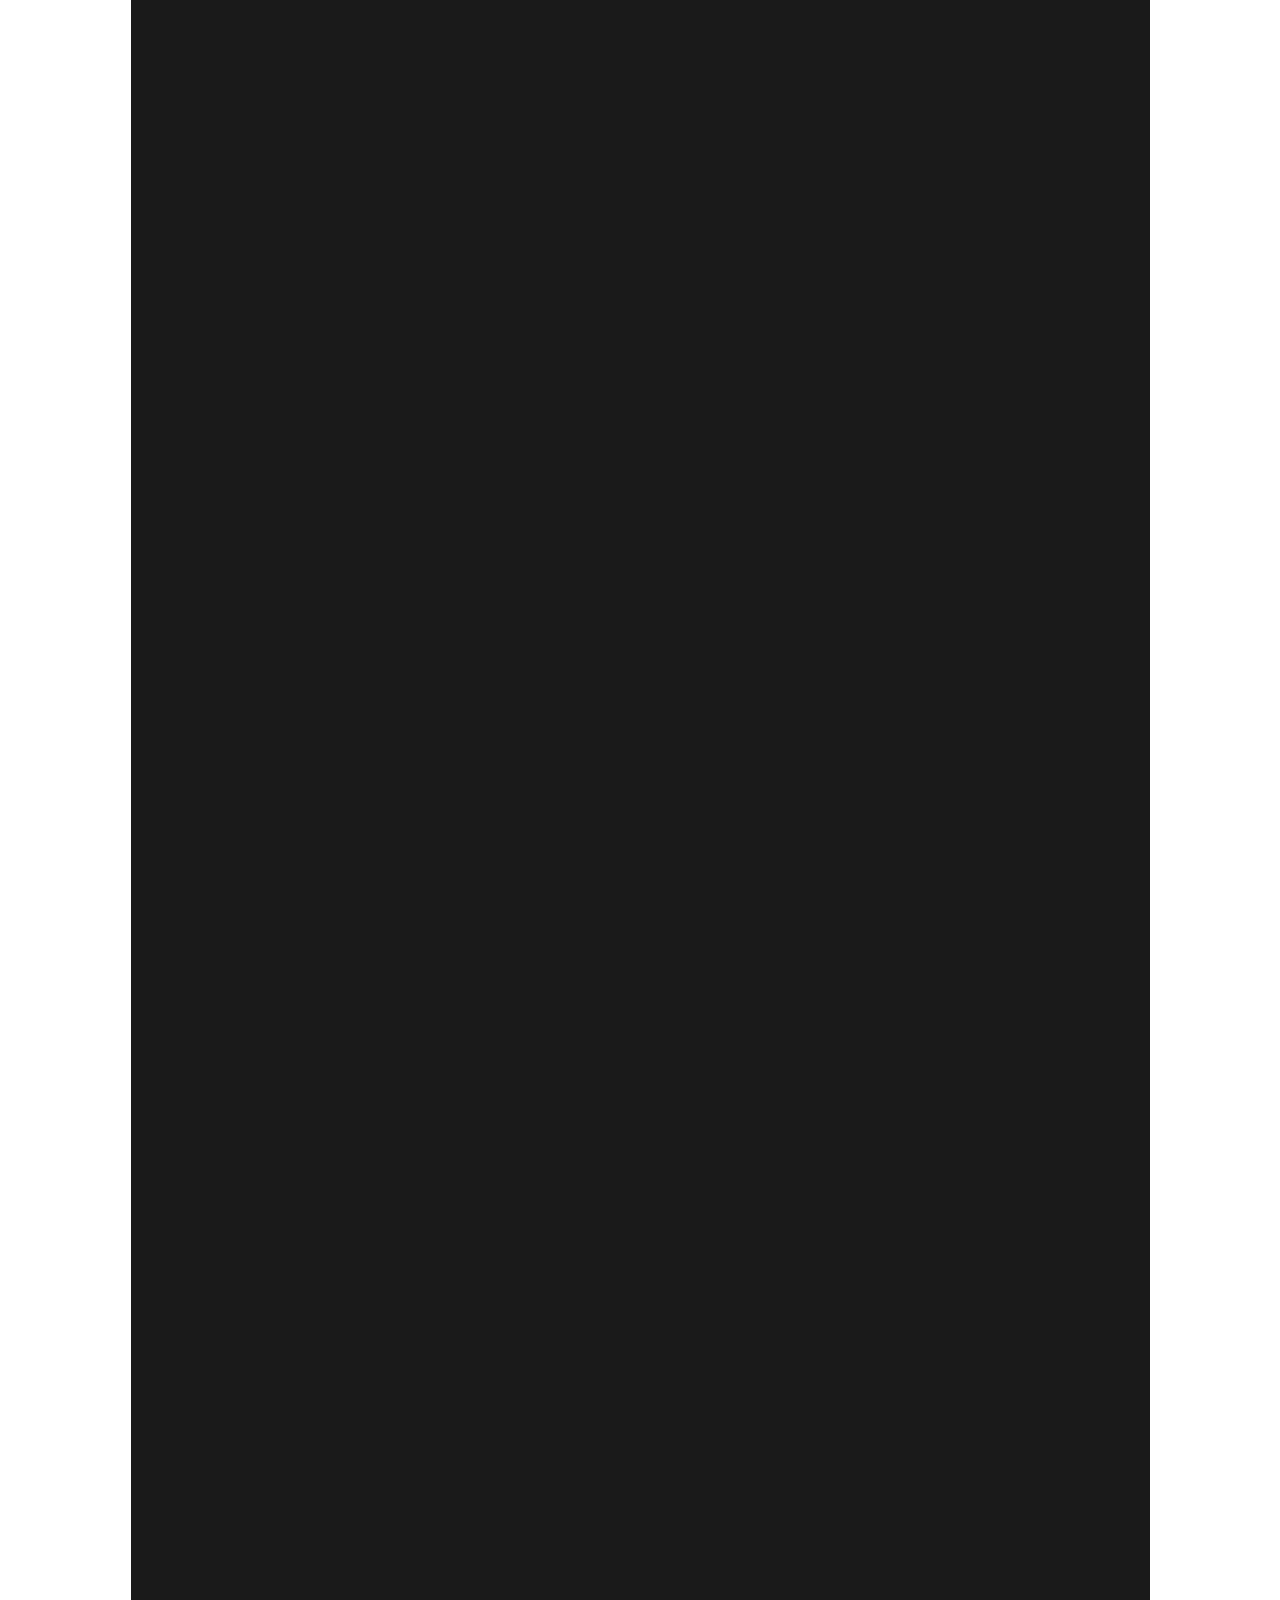
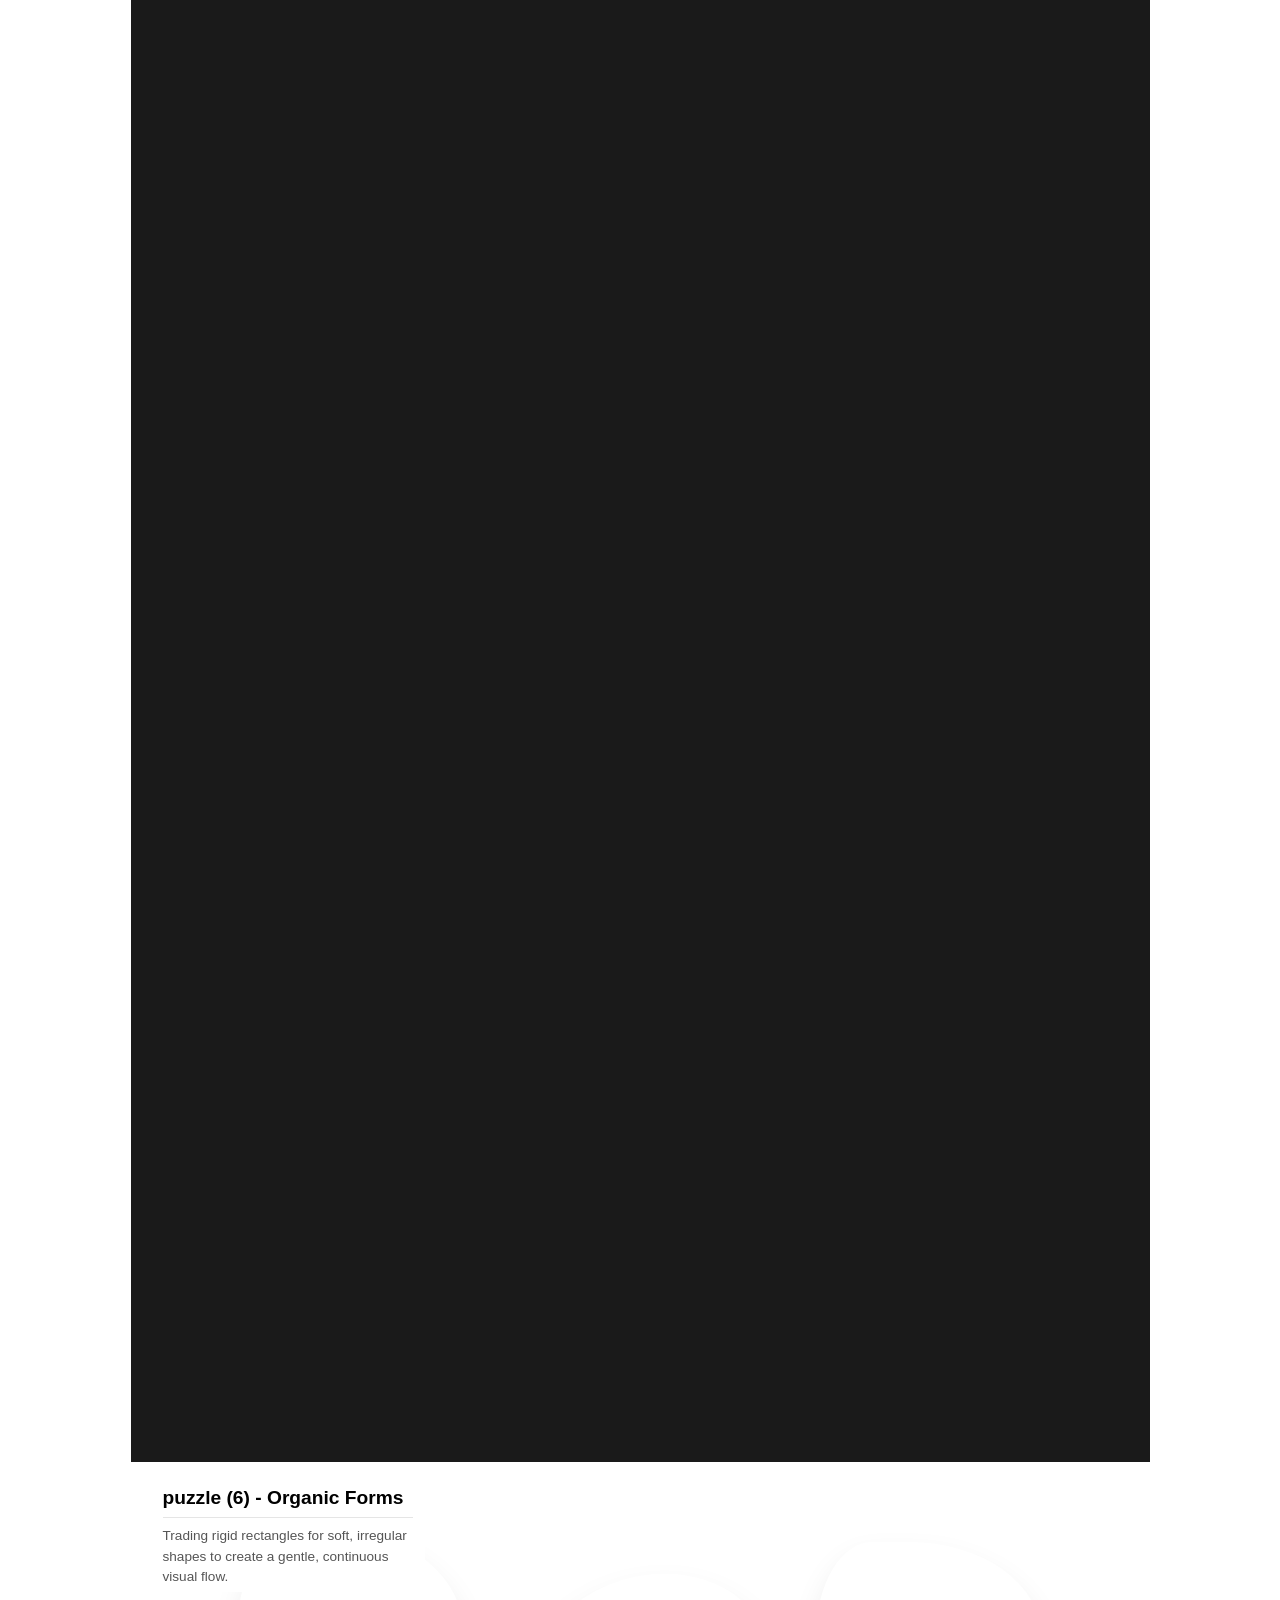
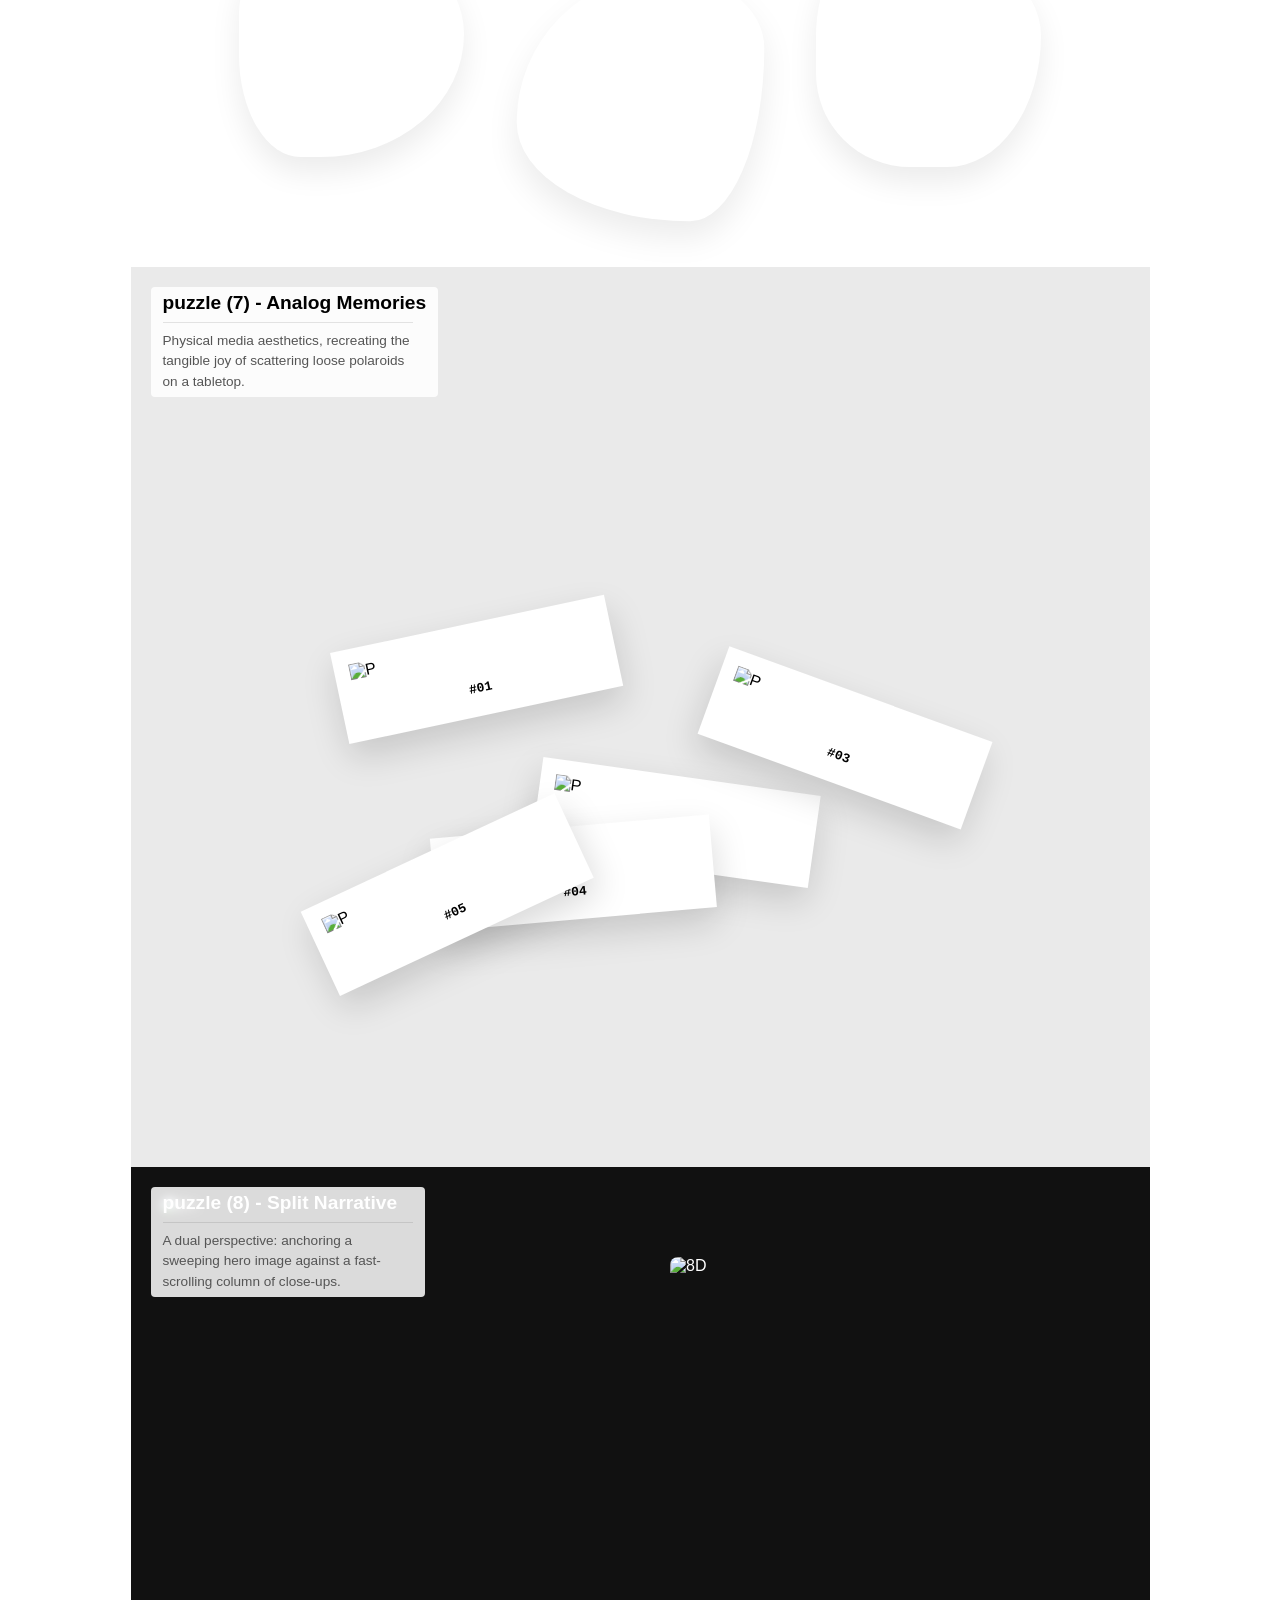
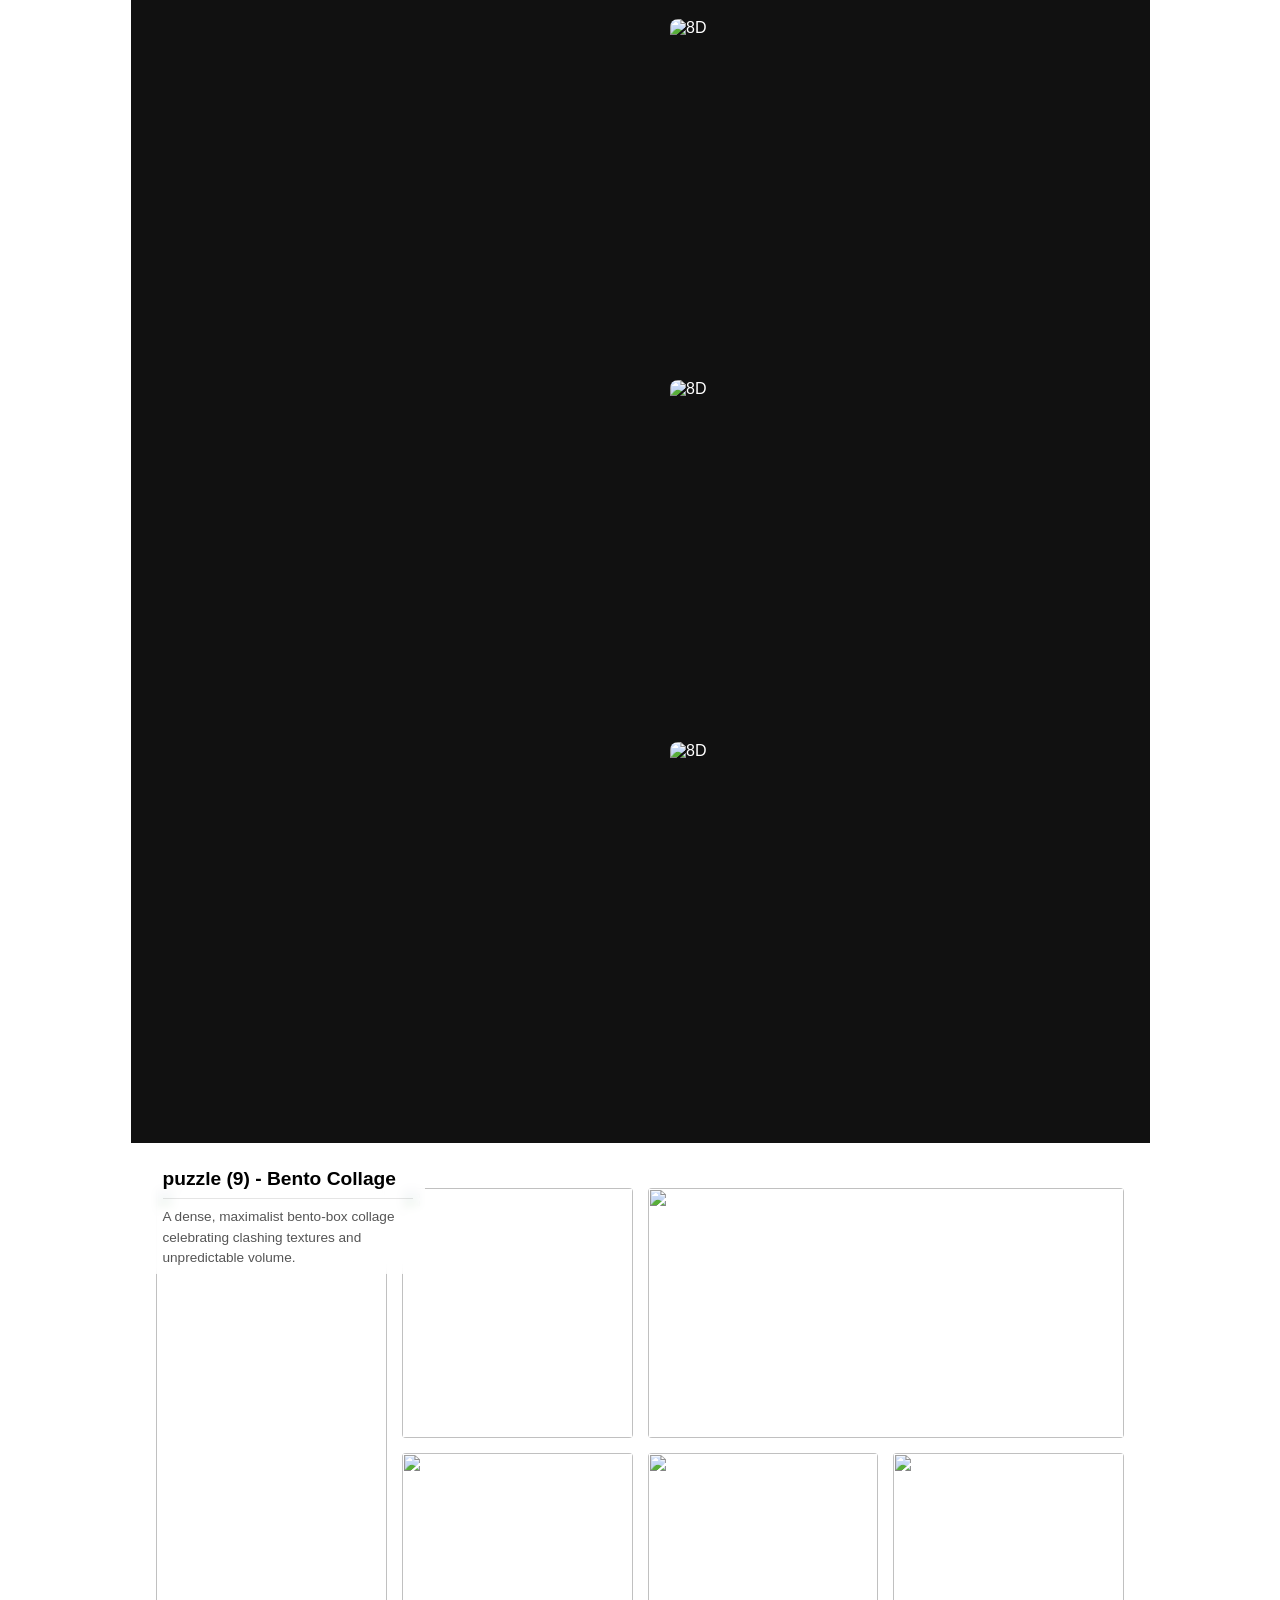
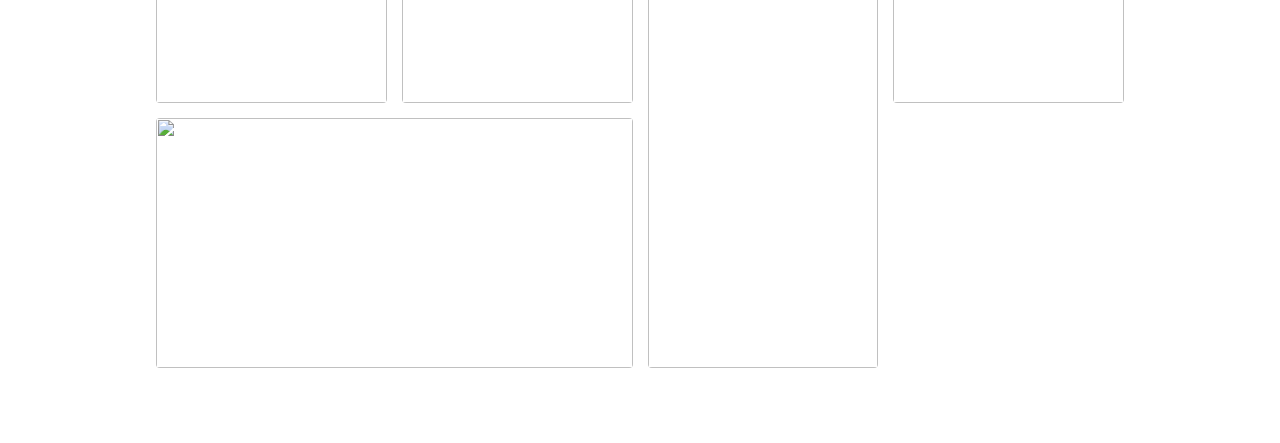
==== commit 65393ba4: "Add GitHub badge with repository description to pages" ====
--- a/grid_website.html
+++ b/grid_website.html
@@ -575,6 +575,63 @@
             z-index: 1000;
         }
 
+        #githubBadge {
+            position: fixed;
+            bottom: 30px;
+            left: 30px;
+            z-index: 1000;
+            display: flex;
+            align-items: center;
+            gap: 10px;
+            background: #000;
+            color: #fff;
+            text-decoration: none;
+            border-radius: 25px;
+            padding: 8px 16px 8px 12px;
+            max-width: min(560px, calc(100vw - 60px));
+            box-shadow: 0 2px 10px rgba(0, 0, 0, 0.35);
+            transition: background 0.2s ease;
+        }
+
+        #githubBadge svg {
+            width: 22px;
+            height: 22px;
+            flex: 0 0 auto;
+        }
+
+        #githubBadge .gh-text {
+            display: flex;
+            flex-direction: column;
+            line-height: 1.25;
+        }
+
+        #githubBadge .gh-title {
+            font-weight: 700;
+            font-size: 13px;
+        }
+
+        #githubBadge .gh-desc {
+            font-size: 12px;
+            opacity: 0.85;
+        }
+
+        #githubBadge:hover {
+            background: #ff3366;
+        }
+
+        @media (max-width: 768px) {
+            #githubBadge {
+                left: 15px;
+                right: 15px;
+                bottom: 90px;
+                max-width: none;
+            }
+
+            #githubBadge .gh-desc {
+                font-size: 11px;
+            }
+        }
+
         @media (max-width: 768px) {
             .hero-container {
                 padding: 40px 15px;
@@ -812,6 +869,14 @@
     <section id="section-9" class="dynamic-section" data-index="8"></section>
 
     <a href="#top" id="backToTop">↑</a>
+
+    <a href="https://github.com/altcar/bosco-grid" id="githubBadge" target="_blank" rel="noopener" aria-label="View source on GitHub">
+        <svg viewBox="0 0 16 16" fill="currentColor" aria-hidden="true"><path d="M8 0C3.58 0 0 3.58 0 8c0 3.54 2.29 6.53 5.47 7.59.4.07.55-.17.55-.38 0-.19-.01-.82-.01-1.49-2.01.37-2.53-.49-2.69-.94-.09-.23-.48-.94-.82-1.13-.28-.15-.68-.52-.01-.53.63-.01 1.08.58 1.23.82.72 1.21 1.87.87 2.33.66.07-.52.28-.87.51-1.07-1.78-.2-3.64-.89-3.64-3.95 0-.87.31-1.59.82-2.15-.08-.2-.36-1.02.08-2.12 0 0 .67-.21 2.2.82.64-.18 1.32-.27 2-.27s1.36.09 2 .27c1.53-1.04 2.2-.82 2.2-.82.44 1.1.16 1.92.08 2.12.51.56.82 1.27.82 2.15 0 3.07-1.87 3.75-3.65 3.95.29.25.54.73.54 1.48 0 1.07-.01 1.93-.01 2.2 0 .21.15.46.55.38A8.01 8.01 0 0 0 16 8c0-4.42-3.58-8-8-8z"/></svg>
+        <span class="gh-text">
+            <span class="gh-title">GitHub</span>
+            <span class="gh-desc">Outfit Puzzles Grid — interactive outfit grid and roll page, hosted on Cloudflare Pages.</span>
+        </span>
+    </a>
 
     <script>
         // --- CENTRAL DATA STORAGE ---
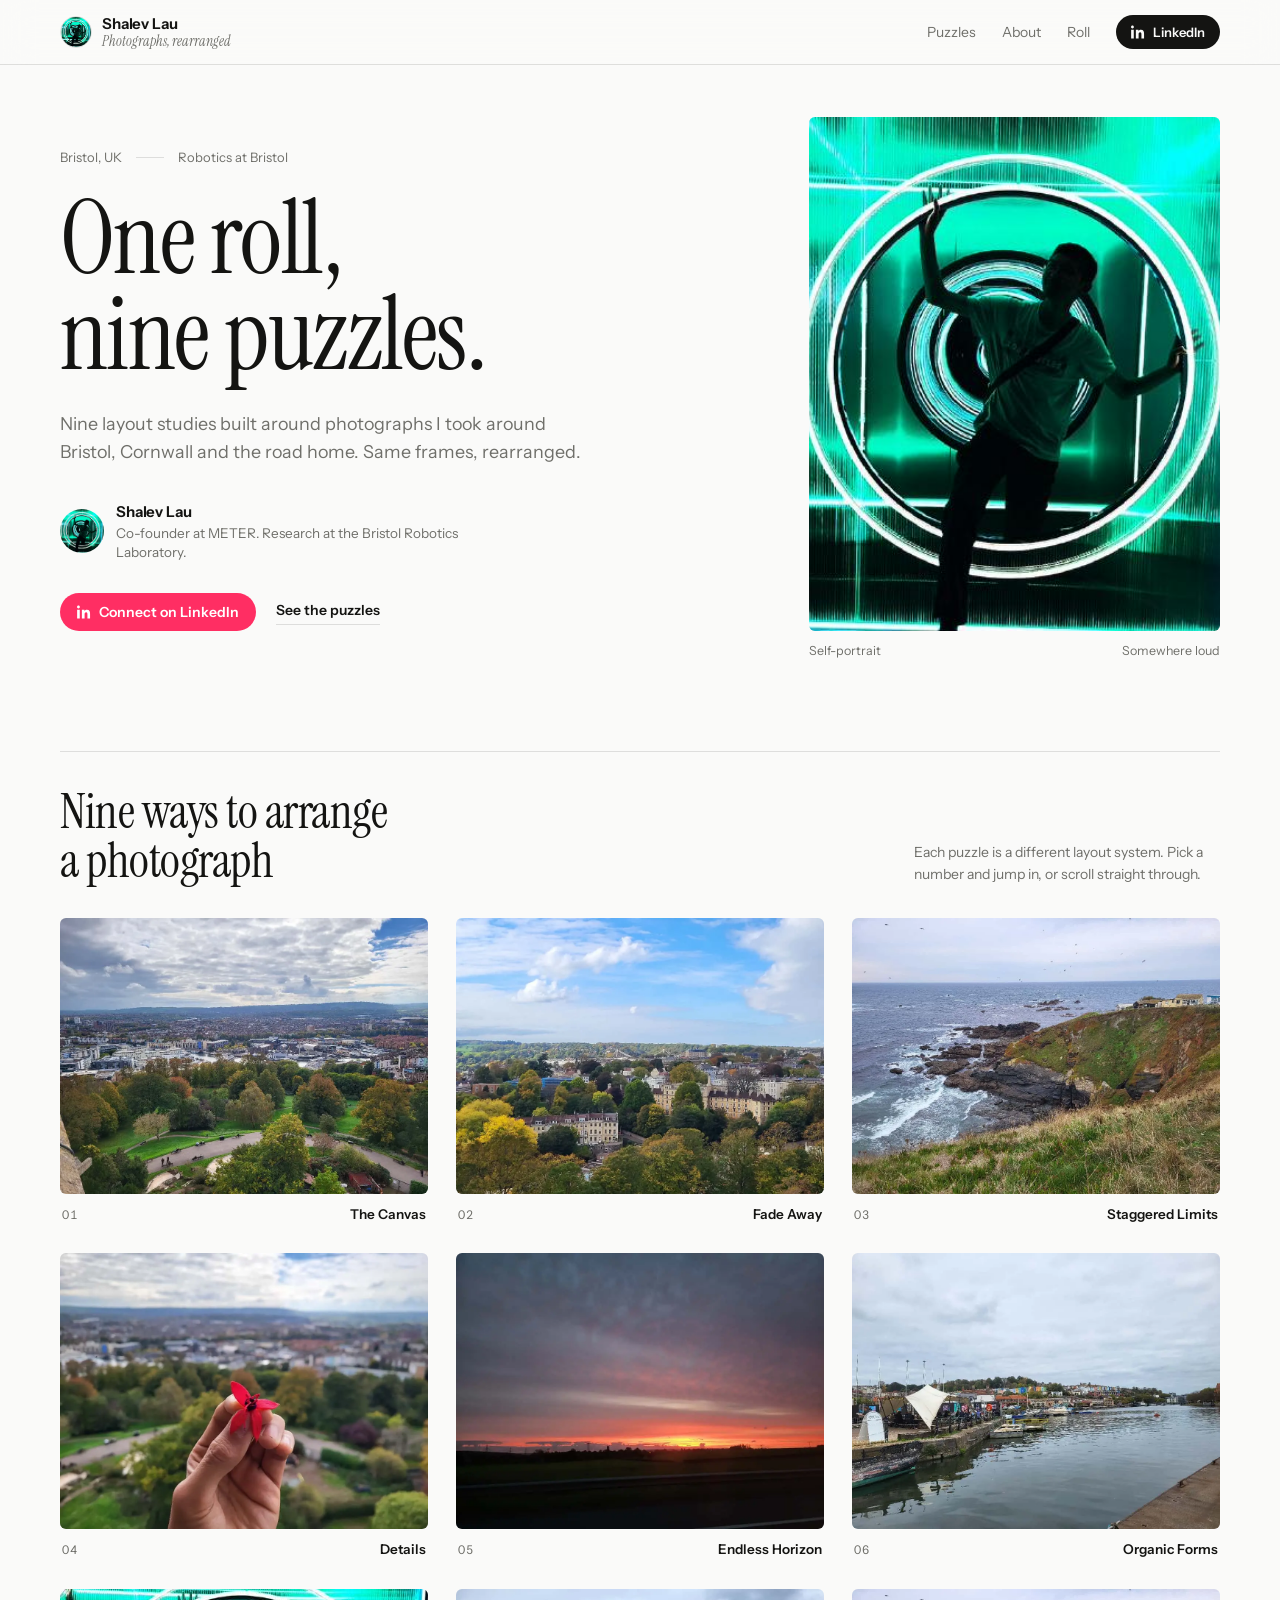
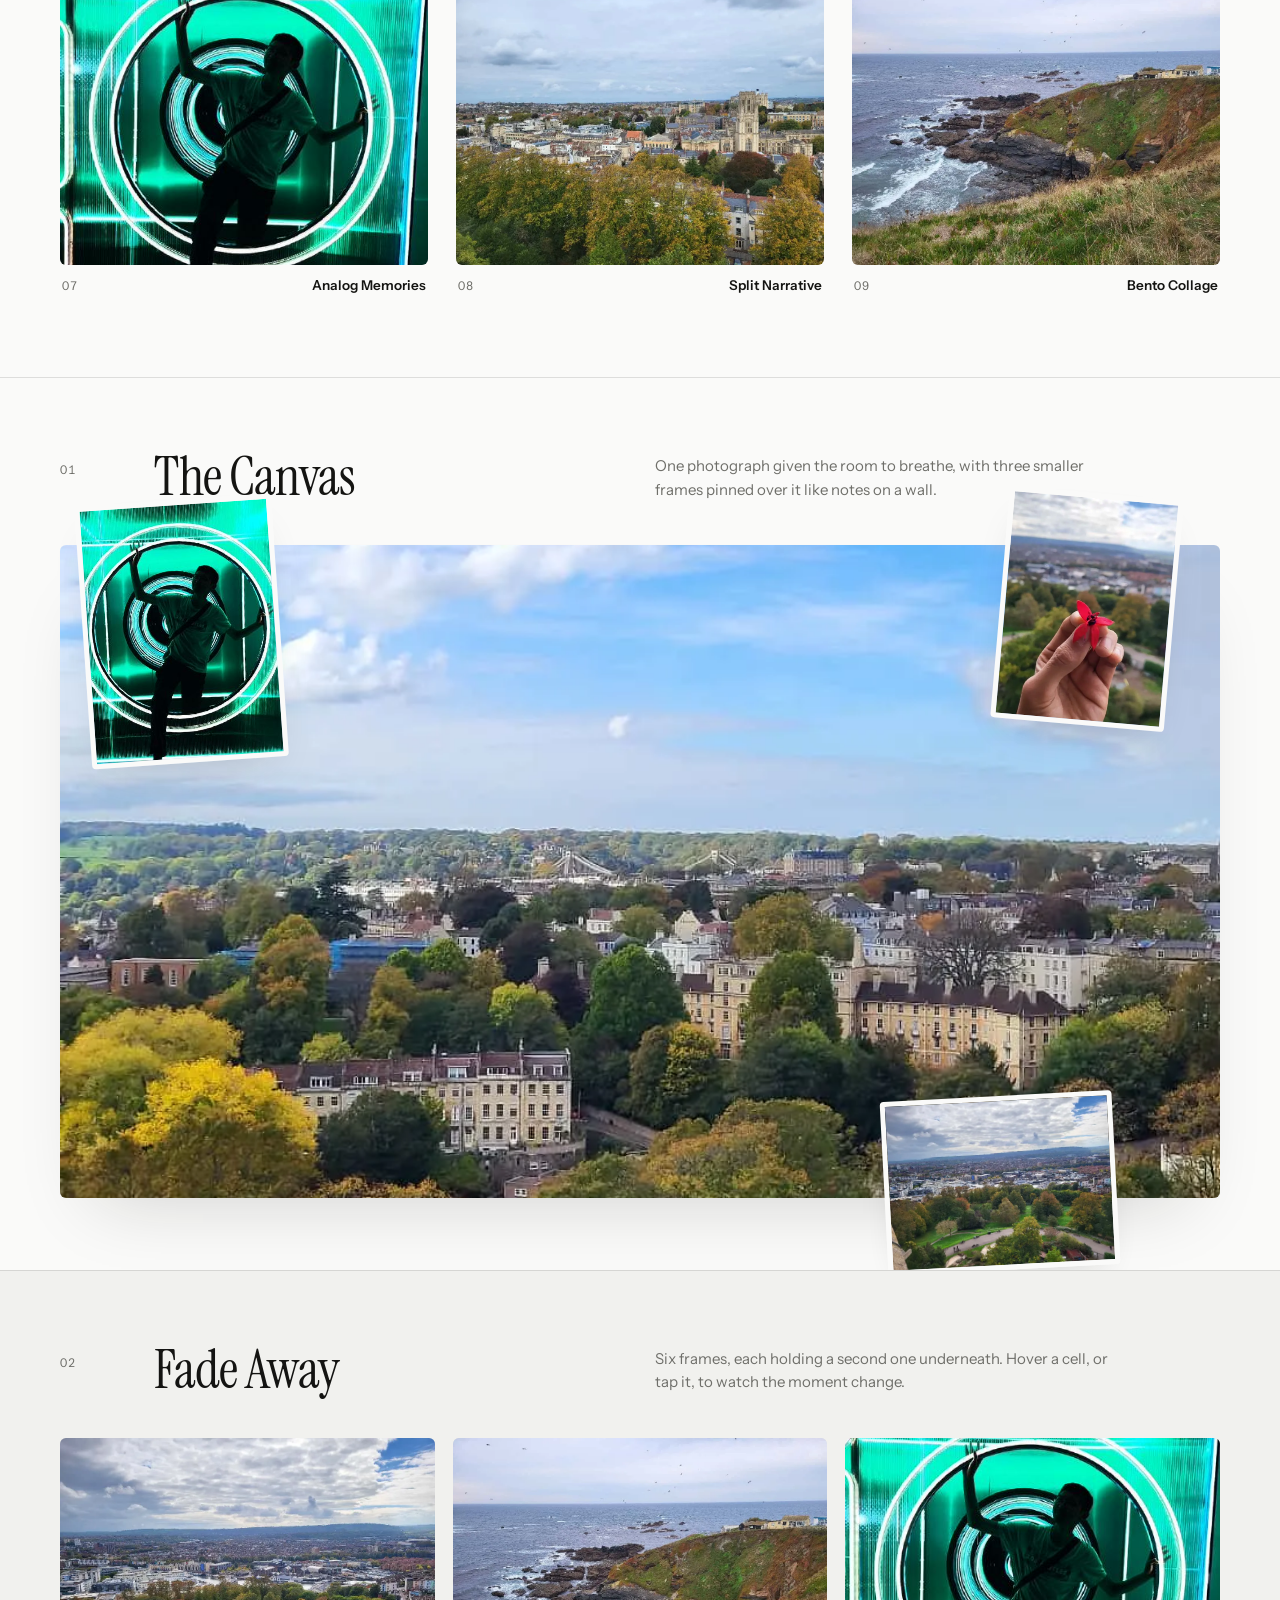
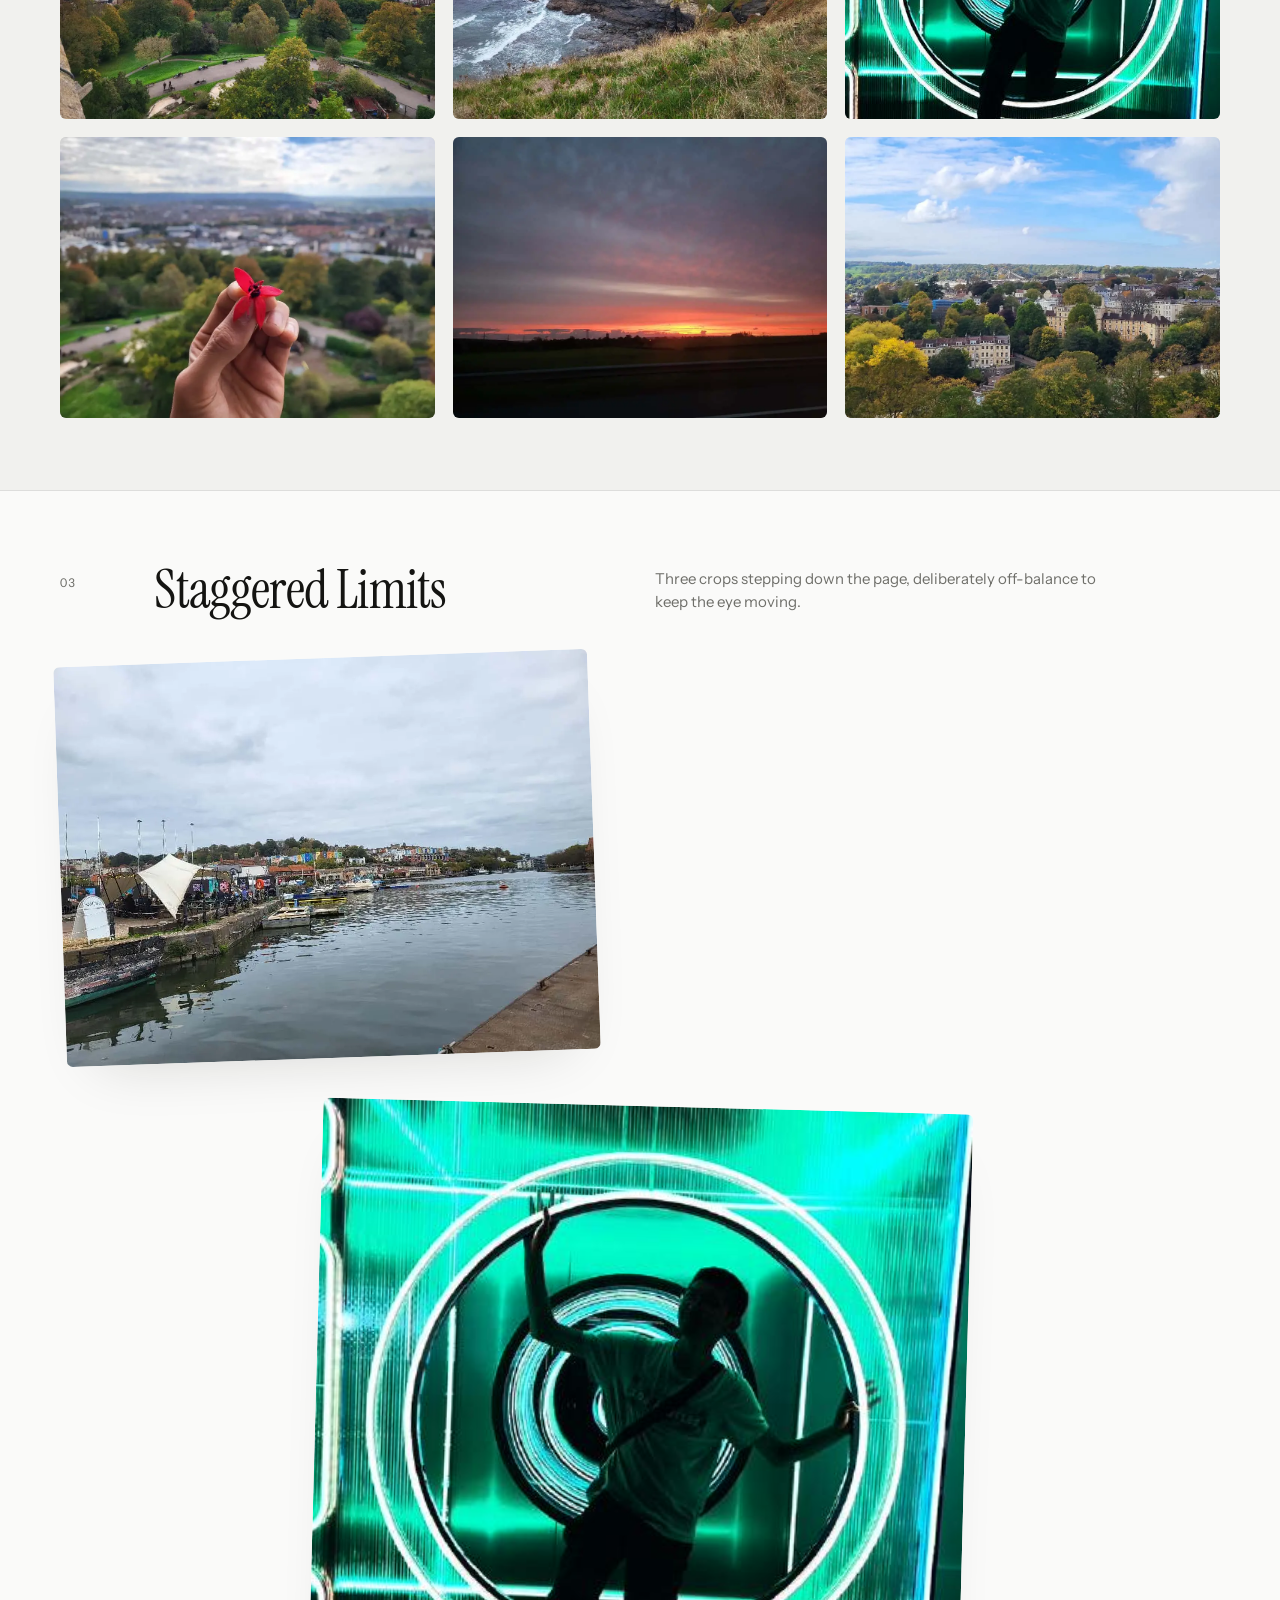
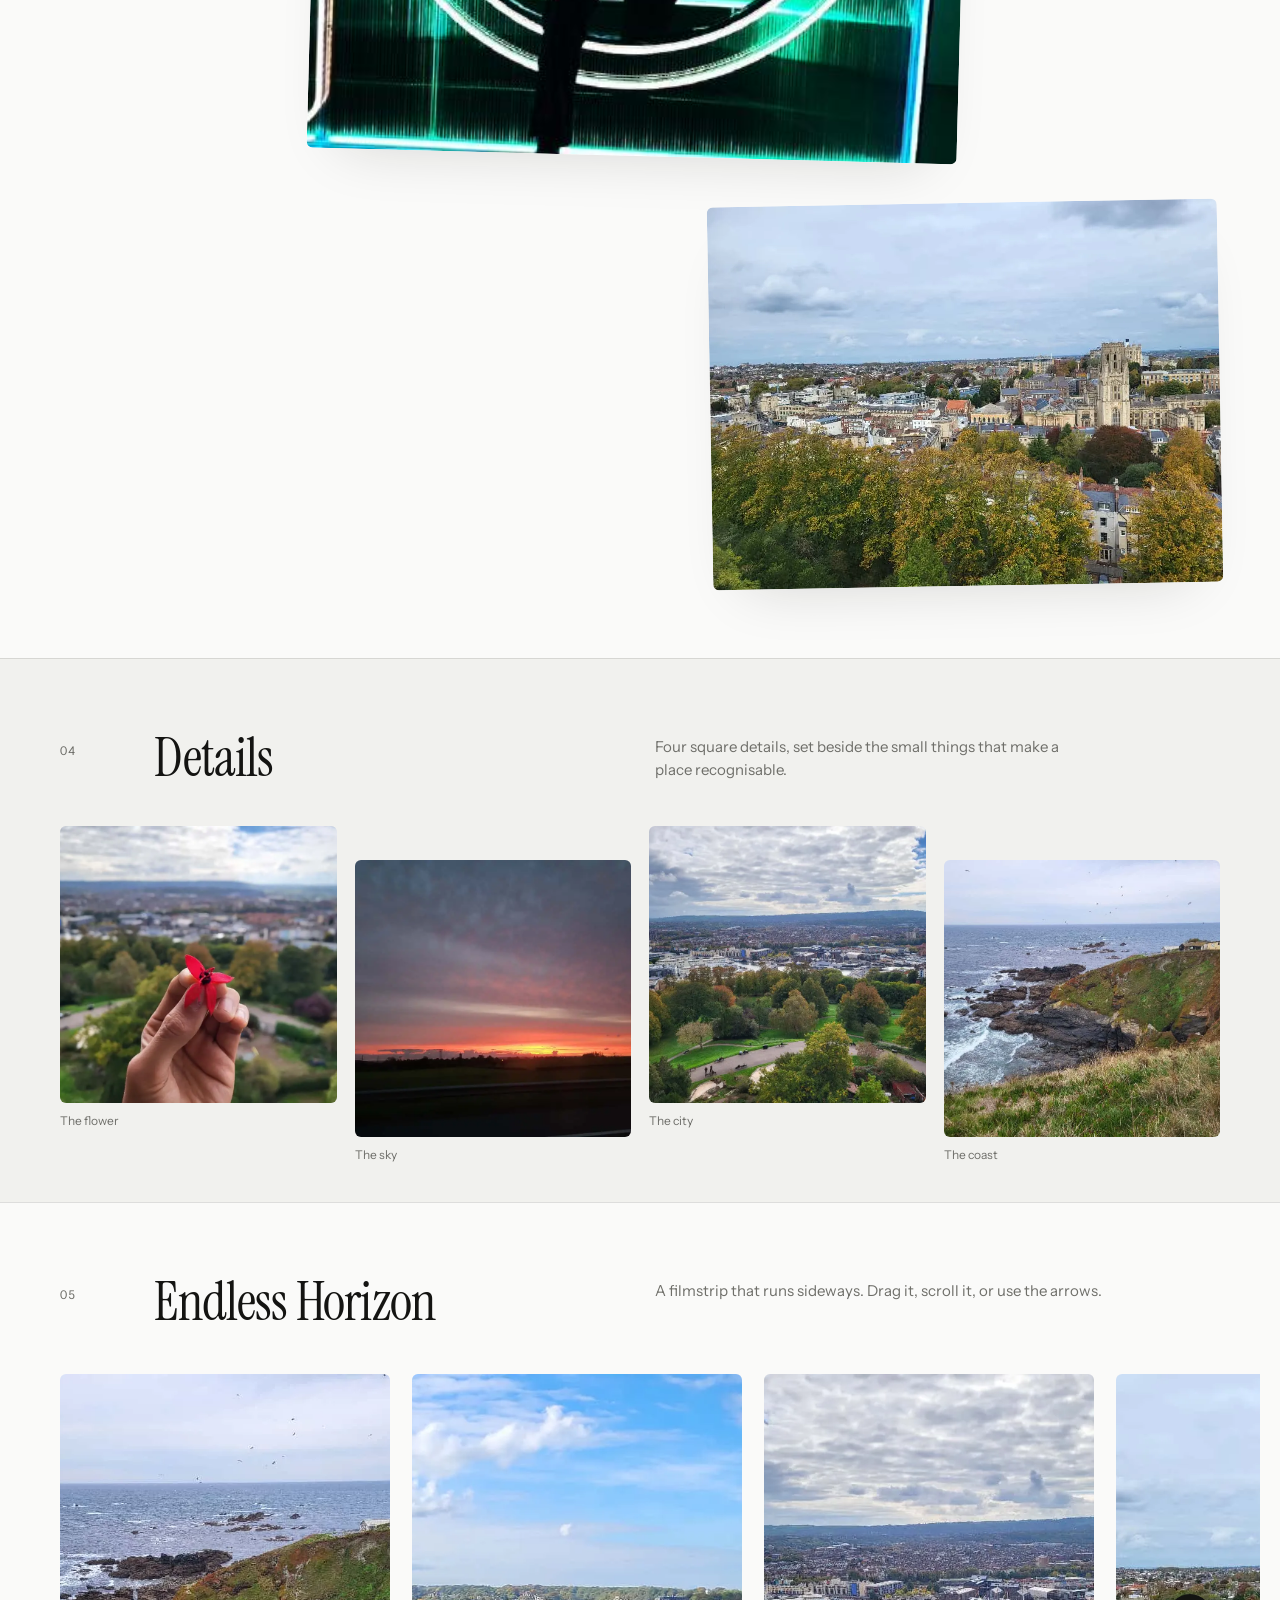
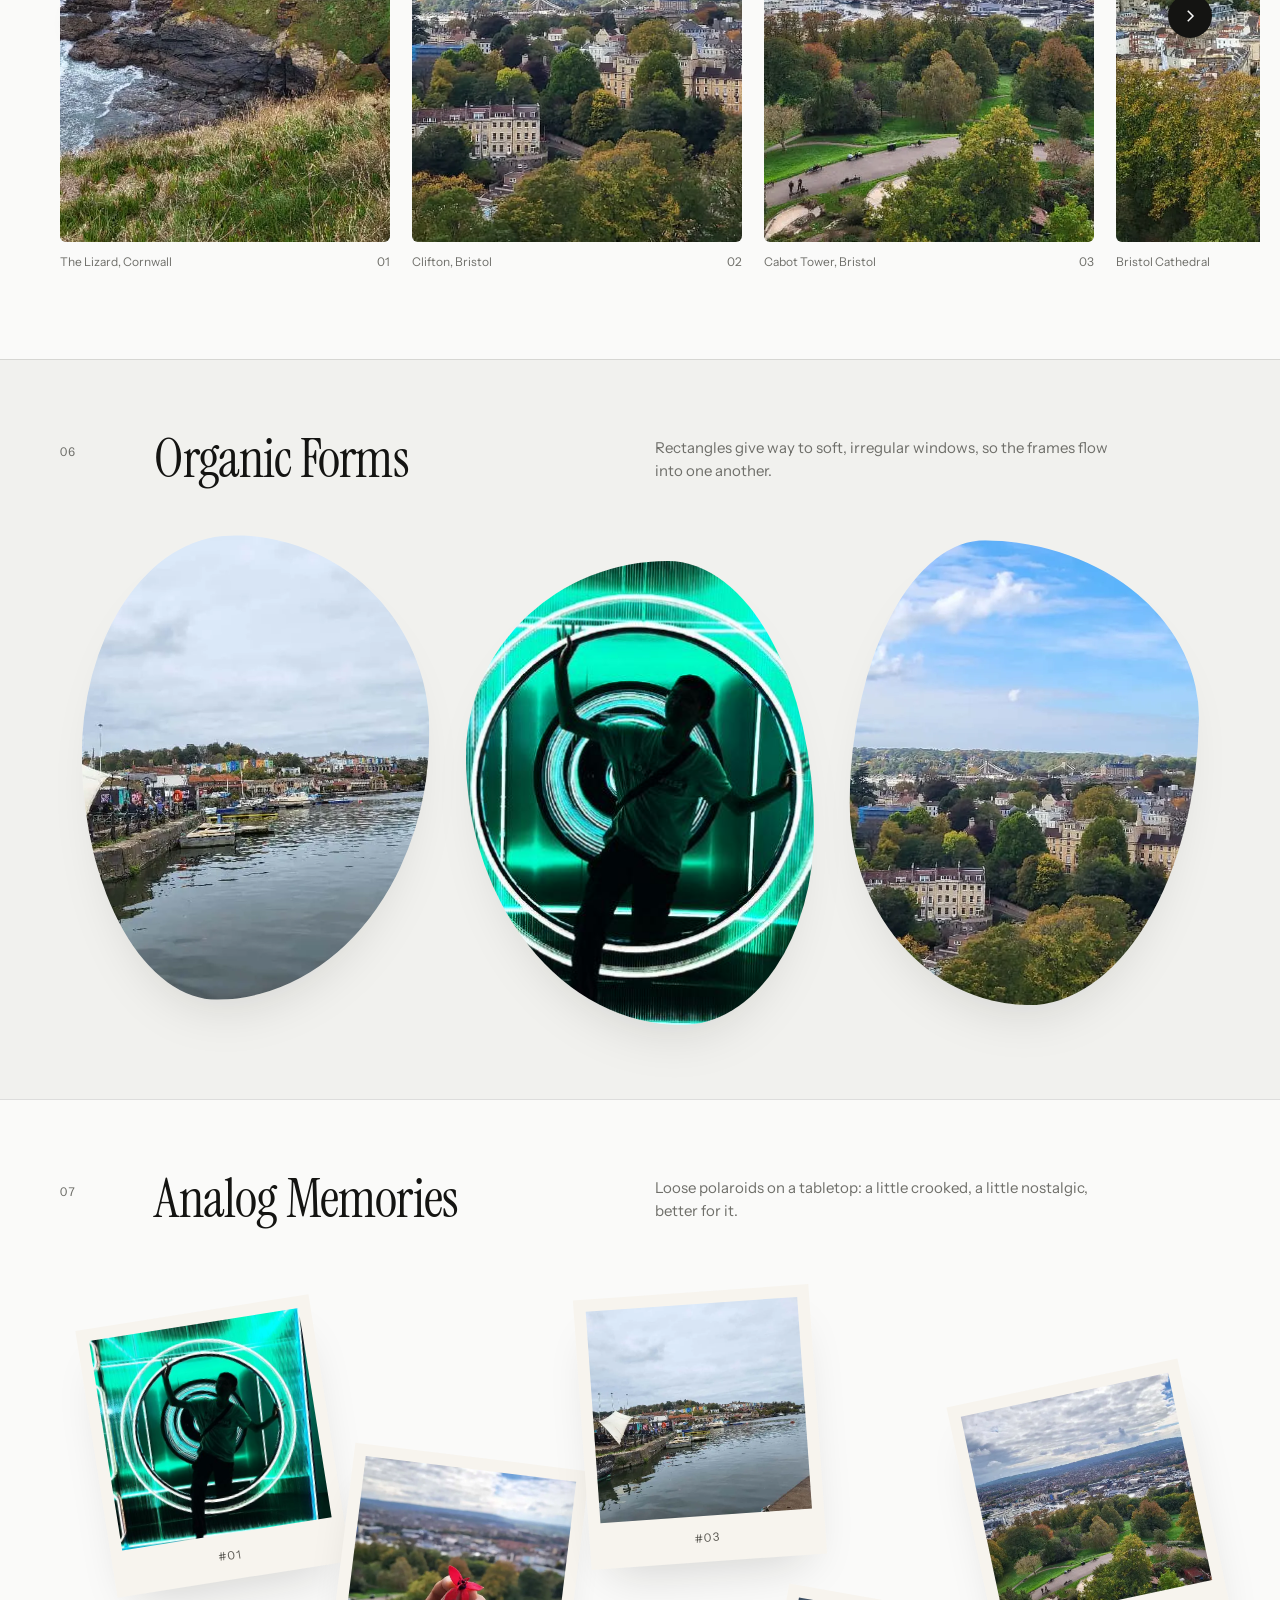
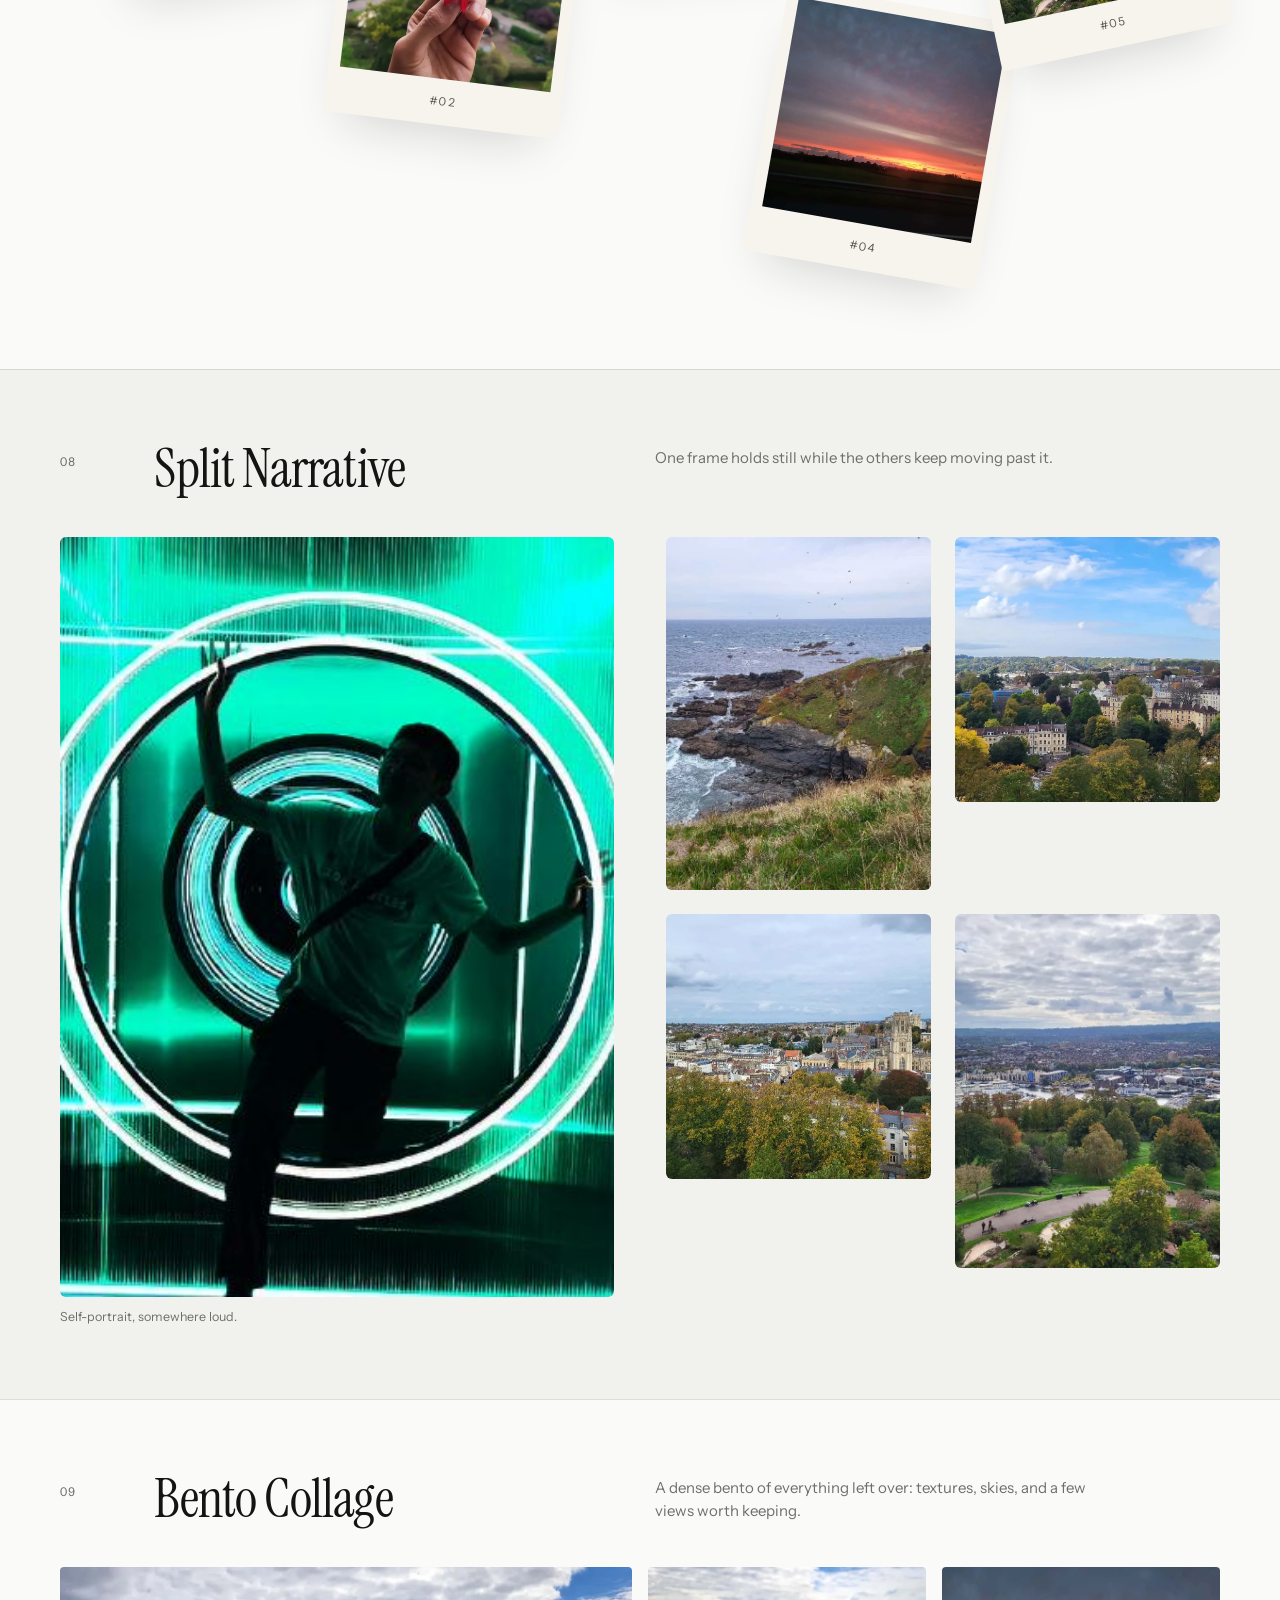
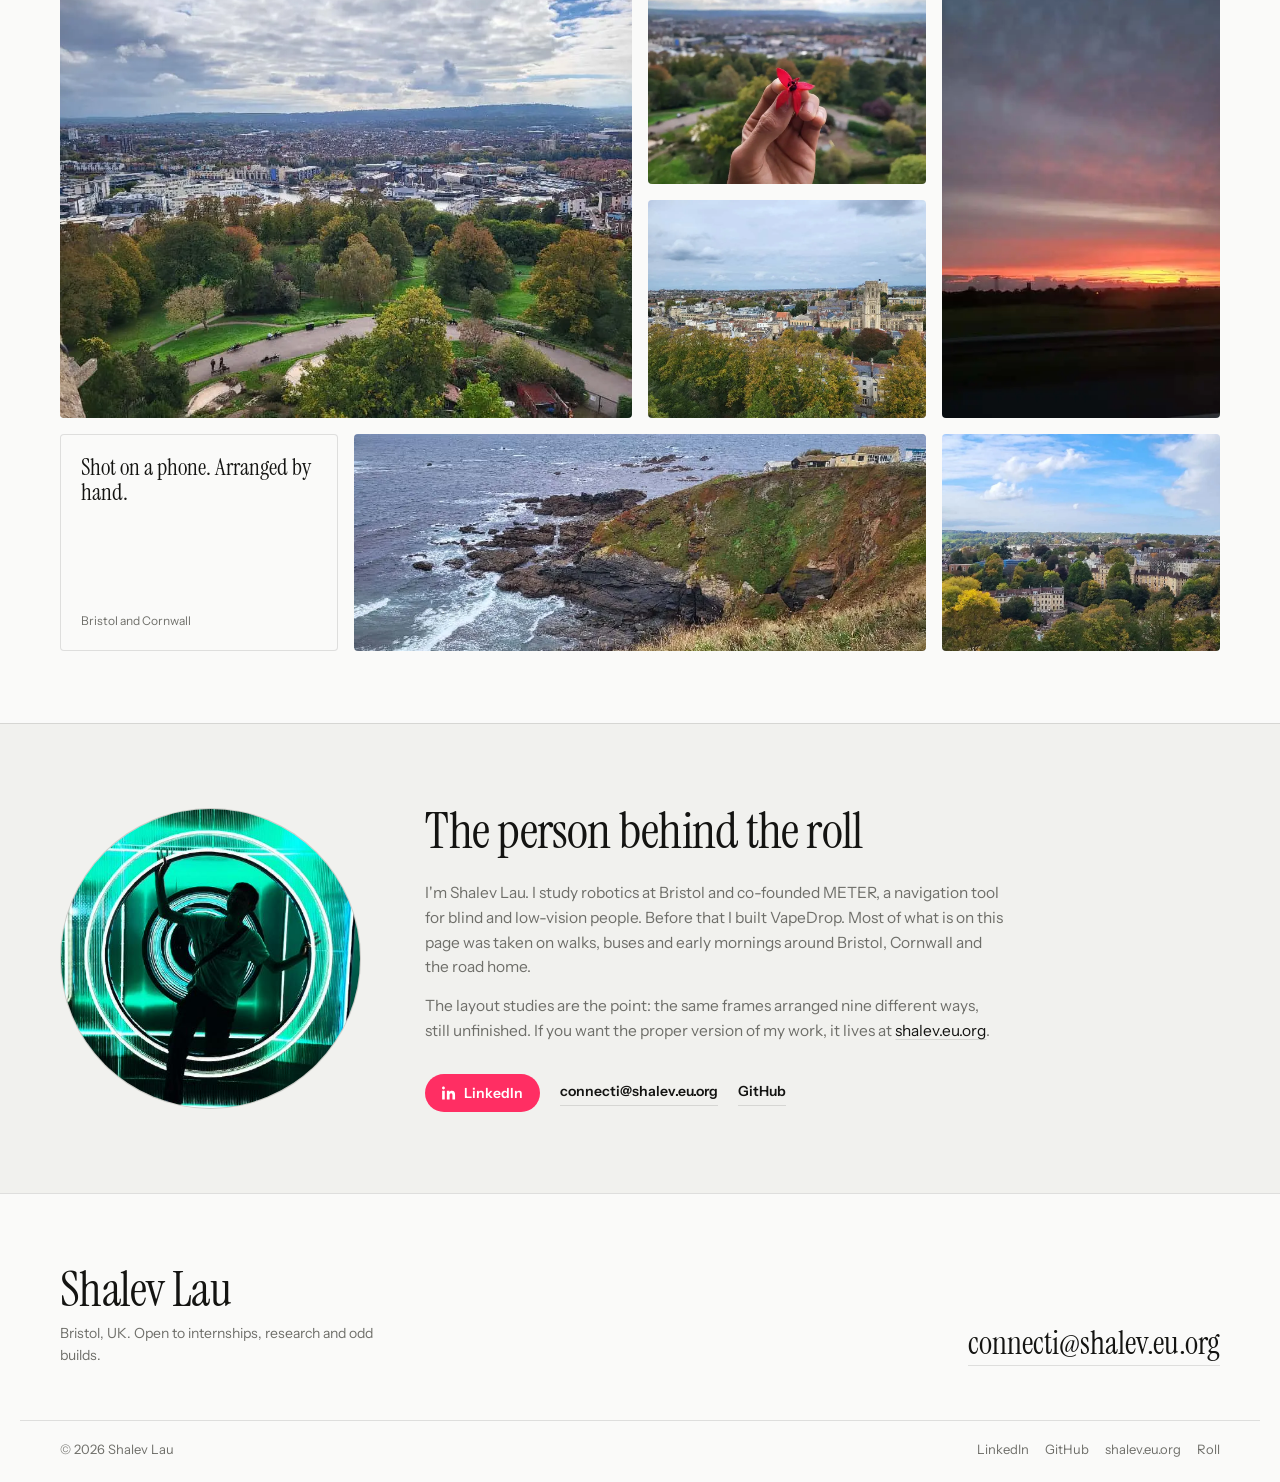
==== commit 45d8b00c: "Rebuild as a responsive photo portfolio with real photographs Add Shalev Lau identity (name, LinkedI" ====
--- a/grid_website.html
+++ b/grid_website.html
@@ -1,1194 +1,18 @@
 <!DOCTYPE html>
-<html lang="en">
+<html lang="en-GB">
 
 <head>
     <meta charset="UTF-8">
-    <meta name="viewport" content="width=device-width, initial-scale=1.0">
-    <title>Outfit Puzzles Grid</title>
-    <style>
-        :root {
-            --bg-color: #ffffff;
-            --text-color: #000000;
-            --accent-color: #ff3366;
-            --container-max-width: 1000px;
-        }
-
-        html {
-            scroll-behavior: smooth;
-            width: 1019px;
-            margin: 0 auto;
-        }
-
-        body {
-            font-family: -apple-system, BlinkMacSystemFont, "Segoe UI", Roboto, Helvetica, Arial, sans-serif;
-            margin: 0;
-            padding: 0;
-            background-color: var(--bg-color);
-            color: var(--text-color);
-            overflow-x: hidden;
-            position: relative;
-        }
-
-        /* --- Global Grid & Hero --- */
-        .hero-container {
-            width: 100%;
-            max-width: var(--container-max-width);
-            margin: 0 auto;
-            padding: 80px 20px;
-            box-sizing: border-box;
-            min-height: 100vh;
-            display: flex;
-            flex-direction: column;
-            justify-content: center;
-        }
-
-        h1 {
-            text-align: center;
-            font-size: 1.8rem;
-            margin-bottom: 40px;
-            font-weight: 700;
-        }
-
-        .grid-container {
-            display: grid;
-            grid-template-columns: repeat(3, 1fr);
-            gap: 20px;
-        }
-
-        .grid-item {
-            text-align: center;
-            text-decoration: none;
-            color: inherit;
-            display: block;
-            transition: transform 0.3s cubic-bezier(0.175, 0.885, 0.32, 1.275);
-        }
-
-        .grid-item:hover {
-            transform: scale(1.05);
-        }
-
-        .grid-item img {
-            width: 100%;
-            aspect-ratio: 4 / 3;
-            object-fit: cover;
-            border-radius: 8px;
-            display: block;
-            margin-bottom: 12px;
-            box-shadow: 0 4px 12px rgba(0, 0, 0, 0.05);
-        }
-
-        .grid-item .caption {
-            font-size: 1rem;
-            font-weight: 500;
-        }
-
-        /* Floating Section Descriptions */
-        .section-title {
-            position: absolute;
-            top: 20px;
-            left: 20px;
-            font-size: 1.2rem;
-            font-weight: 600;
-            z-index: 20;
-            background: rgba(255, 255, 255, 0.85);
-            padding: 5px 12px;
-            border-radius: 4px;
-            backdrop-filter: blur(5px);
-        }
-
-        .section-desc-float {
-            display: block;
-            margin-top: 8px;
-            font-size: 0.85rem;
-            font-weight: 400;
-            color: #555;
-            max-width: 250px;
-            line-height: 1.5;
-            border-top: 1px solid rgba(0, 0, 0, 0.1);
-            padding-top: 8px;
-        }
-
-        /* --- Universal Tooltip (Desktop Hover & Mobile Tap) --- */
-        #floating-tooltip {
-            position: fixed;
-            pointer-events: none;
-            background: rgba(0, 0, 0, 0.9);
-            color: #fff;
-            padding: 12px 16px;
-            border-radius: 8px;
-            font-size: 0.85rem;
-            max-width: 260px;
-            z-index: 10000;
-            opacity: 0;
-            line-height: 1.4;
-            transition: opacity 0.3s ease, transform 0.3s ease;
-            box-shadow: 0 10px 30px rgba(0, 0, 0, 0.4);
-            backdrop-filter: blur(6px);
-            font-weight: 500;
-        }
-
-        /* Mobile specific tooltip styling: Bottom fixed popup */
-        @media (max-width: 768px) {
-            #floating-tooltip {
-                left: 20px !important;
-                right: 20px !important;
-                bottom: 30px !important;
-                top: auto !important;
-                transform: translateY(20px);
-                max-width: none;
-                text-align: center;
-                pointer-events: auto;
-                /* allow clicking to close */
-            }
-
-            #floating-tooltip.active {
-                opacity: 1;
-                transform: translateY(0);
-            }
-        }
-
-        /* --- Sections Core Layouts --- */
-        section {
-            position: relative;
-            width: 100%;
-            box-sizing: border-box;
-        }
-
-        /* S1 */
-        #section-1 {
-            min-height: 100vh;
-            display: flex;
-            align-items: center;
-            justify-content: center;
-            background: #fcfcfc;
-        }
-
-        .s1-bg {
-            position: relative;
-            width: 80%;
-            aspect-ratio: 16 / 9;
-            background-size: cover;
-            background-position: center;
-            border-radius: 12px;
-            box-shadow: 0 20px 50px rgba(0, 0, 0, 0.1);
-        }
-
-        .s1-overlay {
-            position: absolute;
-            width: 25%;
-            aspect-ratio: 3/4;
-            object-fit: cover;
-            border-radius: 8px;
-            box-shadow: 0 15px 35px rgba(0, 0, 0, 0.4);
-            border: 4px solid #fff;
-            transition: transform 0.3s ease;
-        }
-
-        .s1-img-1 {
-            top: -10%;
-            left: -5%;
-            transform: rotate(-5deg);
-        }
-
-        .s1-img-2 {
-            bottom: -15%;
-            right: 5%;
-            transform: rotate(4deg);
-            width: 22%;
-        }
-
-        .s1-img-3 {
-            top: 15%;
-            right: -8%;
-            transform: rotate(8deg);
-            width: 20%;
-        }
-
-        /* S2 */
-        #section-2 {
-            height: 300vh;
-            background: #050505;
-        }
-
-        .s2-sticky {
-            position: sticky;
-            top: 0;
-            height: 100vh;
-            display: flex;
-            align-items: center;
-            justify-content: center;
-            padding: 5vh 5vw;
-            background: #050505;
-            flex-direction: column;
-        }
-
-        .s2-grid {
-            display: grid;
-            grid-template-columns: repeat(3, 1fr);
-            grid-template-rows: repeat(2, 40vh);
-            gap: 15px;
-            width: 100%;
-            max-width: 1200px;
-        }
-
-        .s2-cell {
-            position: relative;
-            overflow: hidden;
-            border-radius: 8px;
-        }
-
-        .s2-cell img {
-            position: absolute;
-            top: 0;
-            left: 0;
-            width: 100%;
-            height: 100%;
-            object-fit: cover;
-        }
-
-        .s2-cell .img-top {
-            z-index: 2;
-            opacity: 0;
-        }
-
-        /* S3 */
-        #section-3 {
-            min-height: 110vh;
-            display: flex;
-            flex-direction: column;
-            padding: 15vh 20px;
-            background: #fff;
-        }
-
-        .s3-container {
-            max-width: var(--container-max-width);
-            margin: 0 auto;
-            flex: 1;
-            display: flex;
-            flex-direction: column;
-            justify-content: space-around;
-            width: 100%;
-        }
-
-        .weird-img {
-            max-width: 45%;
-            height: auto;
-            border-radius: 4px;
-            box-shadow: 0 15px 35px rgba(0, 0, 0, 0.1);
-            position: relative;
-        }
-
-        .img-w1 {
-            align-self: flex-start;
-            transform: rotate(-2deg);
-        }
-
-        .img-w2 {
-            align-self: center;
-            transform: translateX(10%) translateY(-10%) rotate(2deg);
-
-        }
-
-        .img-w3 {
-            align-self: flex-end;
-            transform: rotate(-1deg) translateY(-10%);
-        }
-
-        /* S4 */
-        #section-4 {
-            min-height: 100vh;
-            display: flex;
-            align-items: center;
-            background: #f4f4f4;
-            padding: 10vh 5vw;
-        }
-
-        .s4-flex {
-            display: flex;
-            width: 100%;
-            max-width: 1400px;
-            margin: 0 auto;
-            gap: 40px;
-            align-items: center;
-        }
-
-        .s4-left {
-            flex: 0.5;
-        }
-
-        .s4-middle {
-            flex: 1;
-            min-width: 200px;
-            max-width: 25%;
-        }
-
-        .s4-middle h2 {
-            font-size: 2.2rem;
-            margin-bottom: 20px;
-            font-weight: 800;
-        }
-
-        .s4-middle p {
-            line-height: 1.6;
-            color: #444;
-        }
-
-        .s4-right {
-            display: grid;
-            grid-template-columns: 1fr 1fr;
-            gap: 20px;
-            flex: 2;
-        }
-
-        .s4-right img {
-            width: 100%;
-            aspect-ratio: 1;
-            object-fit: cover;
-            border-radius: 6px;
-            box-shadow: 0 10px 25px rgba(0, 0, 0, 0.1);
-        }
-
-        /* S5 */
-        #section-5 {
-            height: 500vh;
-            background: #1a1a1a;
-        }
-
-        .s5-sticky {
-            position: sticky;
-            top: 0;
-            height: 100vh;
-            width: 100%;
-            overflow: hidden;
-            display: flex;
-            align-items: center;
-        }
-
-        .s5-scroll-wrapper {
-            display: flex;
-            gap: 5vw;
-            padding: 0 10vw;
-            will-change: transform;
-        }
-
-        .s5-scroll-wrapper img {
-            flex: 0 0 auto;
-            height: 70vh;
-            aspect-ratio: 3/4;
-            object-fit: cover;
-            border-radius: 12px;
-            box-shadow: 0 20px 60px rgba(0, 0, 0, 0.6);
-        }
-
-        /* S6 */
-        #section-6 {
-            /* min-height: 100vh; */
-            display: flex;
-            align-items: center;
-            justify-content: center;
-            background: #fff;
-            padding: 10vh 5vw;
-        }
-
-        .s6-grid {
-            display: grid;
-            grid-template-columns: repeat(3, 1fr);
-            gap: 5vw;
-            width: 90%;
-            max-width: 1200px;
-        }
-
-        .s6-grid img {
-            width: 100%;
-            aspect-ratio: 1;
-            object-fit: cover;
-            transition: all 0.5s ease;
-            box-shadow: 0 15px 30px rgba(0, 0, 0, 0.08);
-        }
-
-        .s6-grid img:nth-child(1) {
-            border-radius: 40% 60% 70% 30% / 40% 50% 60% 50%;
-            transform: translateY(-20px);
-        }
-
-        .s6-grid img:nth-child(2) {
-            border-radius: 60% 40% 30% 70% / 60% 30% 70% 40%;
-            transform: scale(1.1) translateY(30px);
-        }
-
-        .s6-grid img:nth-child(3) {
-            border-radius: 30% 70% 50% 50% / 50% 50% 70% 50%;
-            transform: translateY(-10px);
-        }
-
-        .s6-grid img:hover {
-            border-radius: 50%;
-            transform: scale(1.05);
-        }
-
-        /* S7 */
-        #section-7 {
-            min-height: 100vh;
-            background: #eaeaea;
-            display: flex;
-            align-items: center;
-            justify-content: center;
-            overflow: hidden;
-        }
-
-        .polaroid {
-            position: absolute;
-            background: #fff;
-            padding: 15px 15px 60px 15px;
-            width: 250px;
-            box-shadow: 0 15px 35px rgba(0, 0, 0, 0.15);
-            transition: transform 0.4s ease;
-        }
-
-        .polaroid img {
-            width: 100%;
-            /* height: 250px; */
-            object-fit: cover;
-        }
-
-        .polaroid .caption {
-            position: absolute;
-            bottom: 20px;
-            left: 0;
-            width: 100%;
-            text-align: center;
-            font-family: monospace;
-            font-weight: bold;
-        }
-
-        .p1 {
-            transform: rotate(-12deg) translate(-150px, -80px);
-        }
-
-        .p2 {
-            transform: rotate(8deg) translate(50px, 100px);
-        }
-
-        .p3 {
-            transform: rotate(20deg) translate(200px, -50px);
-        }
-
-        .p4 {
-            transform: rotate(-5deg) translate(-80px, 150px);
-        }
-
-        .p5 {
-            transform: rotate(-25deg) translate(-250px, 80px);
-        }
-
-        .polaroid:hover {
-            transform: scale(1.15) rotate(0deg) !important;
-            z-index: 100;
-        }
-
-        /* S8 */
-        #section-8 {
-            display: flex;
-            background: #111;
-            color: #fff;
-        }
-
-        .s8-left {
-            flex: 1;
-            position: sticky;
-            top: 0;
-            height: 100vh;
-            padding: 30px;
-            box-sizing: border-box;
-        }
-
-        .s8-left img {
-            width: 100%;
-            height: 100%;
-            object-fit: cover;
-            border-radius: 12px;
-        }
-
-        .s8-right {
-            flex: 1;
-            padding: 10vh 5vw;
-            display: flex;
-            flex-direction: column;
-            gap: 50px;
-        }
-
-        .s8-right img {
-            width: 100%;
-            aspect-ratio: 4/3;
-            object-fit: cover;
-            border-radius: 8px;
-        }
-
-        /* S9 */
-        #section-9 {
-            min-height: 100vh;
-            padding: 5vh 2vw;
-            background: #fff;
-        }
-
-        .s9-grid {
-            display: grid;
-            grid-template-columns: repeat(4, 1fr);
-            grid-auto-rows: 250px;
-            gap: 15px;
-        }
-
-        .s9-item {
-            width: 100%;
-            height: 100%;
-            object-fit: cover;
-            border-radius: 4px;
-            transition: filter 0.3s;
-        }
-
-        .s9-item:hover {
-            filter: grayscale(100%);
-        }
-
-        .s9-tall {
-            grid-row: span 2;
-        }
-
-        .s9-wide {
-            grid-column: span 2;
-        }
-
-        #backToTop {
-            position: fixed;
-            bottom: 30px;
-            right: 30px;
-            background: #000;
-            color: #fff;
-            width: 50px;
-            height: 50px;
-            border-radius: 50%;
-            display: flex;
-            align-items: center;
-            justify-content: center;
-            text-decoration: none;
-            font-weight: bold;
-            z-index: 1000;
-        }
-
-        #githubBadge {
-            position: fixed;
-            bottom: 30px;
-            left: 30px;
-            z-index: 1000;
-            display: flex;
-            align-items: center;
-            gap: 10px;
-            background: #000;
-            color: #fff;
-            text-decoration: none;
-            border-radius: 25px;
-            padding: 8px 16px 8px 12px;
-            max-width: min(560px, calc(100vw - 60px));
-            box-shadow: 0 2px 10px rgba(0, 0, 0, 0.35);
-            transition: background 0.2s ease;
-        }
-
-        #githubBadge svg {
-            width: 22px;
-            height: 22px;
-            flex: 0 0 auto;
-        }
-
-        #githubBadge .gh-text {
-            display: flex;
-            flex-direction: column;
-            line-height: 1.25;
-        }
-
-        #githubBadge .gh-title {
-            font-weight: 700;
-            font-size: 13px;
-        }
-
-        #githubBadge .gh-desc {
-            font-size: 12px;
-            opacity: 0.85;
-        }
-
-        #githubBadge:hover {
-            background: #ff3366;
-        }
-
-        @media (max-width: 768px) {
-            #githubBadge {
-                left: 15px;
-                right: 15px;
-                bottom: 90px;
-                max-width: none;
-            }
-
-            #githubBadge .gh-desc {
-                font-size: 11px;
-            }
-        }
-
-        @media (max-width: 768px) {
-            .hero-container {
-                padding: 40px 15px;
-                min-height: auto;
-            }
-
-            /* Top page all 9 puzzles in 2 column flex */
-            .grid-container {
-                grid-template-columns: repeat(2, 1fr) !important;
-                gap: 12px;
-            }
-
-            /* Convert floating details to relative flow */
-            .section-title {
-                position: relative;
-                top: auto;
-                left: auto;
-                background: transparent;
-                backdrop-filter: none;
-                padding: 30px 20px 10px 20px;
-                margin: 0;
-                width: 100%;
-                box-sizing: border-box;
-                font-size: 1.4rem;
-            }
-
-            .section-desc-float {
-                max-width: 100%;
-                margin-top: 12px;
-                font-size: 1rem;
-                border-top: 1px solid rgba(0, 0, 0, 0.05);
-            }
-
-            /* Section Adjustment for relative titles */
-            .dynamic-section {
-                display: flex;
-                flex-direction: column;
-                min-height: auto !important;
-                padding: 0 0 50px 0 !important;
-            }
-
-            /* S1 Correction */
-            #section-1 {
-                padding-top: 0 !important;
-            }
-
-            .s1-bg {
-                width: 90%;
-                aspect-ratio: 1;
-                /* Square for mobile fits better */
-                height: auto;
-                border-radius: 0;
-            }
-
-            .s1-overlay {
-                width: 35%;
-            }
-
-            .s1-img-1 {
-                top: 5%;
-                left: 5%;
-                transform: rotate(-3deg);
-            }
-
-            .s1-img-2 {
-                bottom: 0%;
-                right: 5%;
-                width: 40%;
-                transform: rotate(2deg);
-            }
-
-            .s1-img-3 {
-                top: 5%;
-                right: 5%;
-                width: 30%;
-                transform: rotate(5deg);
-            }
-
-            /* S2 adjustment */
-            #section-2 {
-                height: 400vh;
-            }
-
-            .s2-grid {
-                grid-template-columns: repeat(2, 1fr);
-                grid-template-rows: repeat(3, 25vh);
-            }
-
-            /* S3 staggered layout on mobile - picture each picture width 40% and keep desktop layout */
-            .weird-img {
-                width: 60% !important;
-                max-width: 100vw !important;
-            }
-
-            .img-w1 {
-                align-self: flex-start !important;
-                transform: rotate(-2deg) translateX(5%) !important;
-            }
-
-            .img-w2 {
-                width: 80% !important;
-                align-self: center !important;
-                transform: rotate(2deg) !important;
-            }
-
-            .img-w3 {
-                align-self: flex-end !important;
-                transform: rotate(-1deg) translateY(-5%) translateX(-5%) !important;
-            }
-
-            .s3-container {
-                gap: 0 !important;
-            }
-
-            /* S4 adjustment */
-            .s4-flex {
-                flex-direction: column;
-                gap: 20px;
-            }
-
-            .s4-left {
-                display: none;
-            }
-
-            .s4-middle {
-                max-width: 100%;
-                text-align: left;
-                padding: 0 20px;
-                display: none;
-                /* Hide redundant text since header now shows it */
-            }
-
-            .s5-sticky {
-                /* padding: 30% 0; */
-                /* flex-direction: column; */
-            }
-
-            .s5-scroll-wrapper img {
-                height: auto !important;
-            }
-
-            /* S6 adjustment */
-            .s6-grid {
-                grid-template-columns: 1fr;
-                gap: 40px;
-                padding: 0px;
-            }
-
-            .s6-grid img {
-                transform: none !important;
-            }
-
-            /* S7 polaroid 2-column flex on mobile */
-            #section-7 {
-                display: grid;
-                grid-template-columns: 1fr 1fr;
-                padding: 10% 10px !important;
-                gap: 15px;
-                height: auto;
-                min-height: auto;
-                overflow: visible;
-            }
-
-            .polaroid {
-                position: relative !important;
-                width: 100% !important;
-                box-sizing: border-box;
-                transform: none !important;
-                margin: 0 !important;
-                top: auto !important;
-                left: auto !important;
-                padding: 10px 10px 40px 10px !important;
-            }
-
-            .polaroid img {
-                /* height: 150px !important; */
-            }
-
-            /* S8 adjustment */
-            #section-8 {
-                flex-direction: column;
-            }
-
-            .s8-left {
-                width: 95%;
-                height: 50vh;
-                position: relative;
-                padding: 10px;
-
-                margin: 0 auto;
-            }
-
-            .s8-right {
-                margin: 0 auto;
-                display: flex;
-                padding: 20px;
-                gap: 20px;
-                flex-direction: row;
-                flex: 0 0 50%;
-                flex-wrap: wrap;
-            }
-
-            .s8-right img {
-                width: 48%;
-            }
-
-            /* S9 adjustment */
-            .s9-grid {
-                grid-template-columns: repeat(2, 1fr);
-                grid-auto-rows: 200px;
-                padding: 10px;
-            }
-        }
-    </style>
+    <meta name="viewport" content="width=device-width, initial-scale=1">
+    <meta name="robots" content="noindex">
+    <meta http-equiv="refresh" content="0; url=index.html">
+    <link rel="canonical" href="https://bosco-grid.pages.dev/">
+    <title>Shalev Lau — Puzzles</title>
+    <script>location.replace("index.html");</script>
 </head>
 
 <body>
-
-    <div id="floating-tooltip"></div>
-
-    <div id="top" class="hero-container">
-        <h1>puzzles of my outfits.</h1>
-        <div id="main-grid" class="grid-container"></div>
-    </div>
-
-    <!-- All sections are empty; JS will populate everything -->
-    <section id="section-1" class="dynamic-section" data-index="0"></section>
-    <section id="section-2" class="dynamic-section" data-index="1"></section>
-    <section id="section-3" class="dynamic-section" data-index="2"></section>
-    <section id="section-4" class="dynamic-section" data-index="3"></section>
-    <section id="section-5" class="dynamic-section" data-index="4"></section>
-    <section id="section-6" class="dynamic-section" data-index="5"></section>
-    <section id="section-7" class="dynamic-section" data-index="6"></section>
-    <section id="section-8" class="dynamic-section" data-index="7"></section>
-    <section id="section-9" class="dynamic-section" data-index="8"></section>
-
-    <a href="#top" id="backToTop">↑</a>
-
-    <a href="https://github.com/altcar/bosco-grid" id="githubBadge" target="_blank" rel="noopener" aria-label="View source on GitHub">
-        <svg viewBox="0 0 16 16" fill="currentColor" aria-hidden="true"><path d="M8 0C3.58 0 0 3.58 0 8c0 3.54 2.29 6.53 5.47 7.59.4.07.55-.17.55-.38 0-.19-.01-.82-.01-1.49-2.01.37-2.53-.49-2.69-.94-.09-.23-.48-.94-.82-1.13-.28-.15-.68-.52-.01-.53.63-.01 1.08.58 1.23.82.72 1.21 1.87.87 2.33.66.07-.52.28-.87.51-1.07-1.78-.2-3.64-.89-3.64-3.95 0-.87.31-1.59.82-2.15-.08-.2-.36-1.02.08-2.12 0 0 .67-.21 2.2.82.64-.18 1.32-.27 2-.27s1.36.09 2 .27c1.53-1.04 2.2-.82 2.2-.82.44 1.1.16 1.92.08 2.12.51.56.82 1.27.82 2.15 0 3.07-1.87 3.75-3.65 3.95.29.25.54.73.54 1.48 0 1.07-.01 1.93-.01 2.2 0 .21.15.46.55.38A8.01 8.01 0 0 0 16 8c0-4.42-3.58-8-8-8z"/></svg>
-        <span class="gh-text">
-            <span class="gh-title">GitHub</span>
-            <span class="gh-desc">Outfit Puzzles Grid — interactive outfit grid and roll page, hosted on Cloudflare Pages.</span>
-        </span>
-    </a>
-
-    <script>
-        // --- CENTRAL DATA STORAGE ---
-        const href_links = ["#section-1", "#section-2", "#section-3", "#section-4", "#section-5", "#section-6", "#section-7", "#section-8", "#section-9"];
-
-        const href_title = [
-            "puzzle (1) - The Canvas",
-            "puzzle (2) - Fade Away",
-            "puzzle (3) - Staggered Limits",
-            "DETAILS", // Puzzle 4 Title (Moved from HTML)
-            "puzzle (5) - Endless Horizon",
-            "puzzle (6) - Organic Forms",
-            "puzzle (7) - Analog Memories",
-            "puzzle (8) - Split Narrative",
-            "puzzle (9) - Bento Collage"
-        ];
-
-        const href_description = [
-            "A massive backdrop emphasizing scale, sharply contrasted by scattered, playful foreground elements.",
-            "A sticky crossfade experience exploring the passage of time and layers through outfits.",
-            "A chaotic but highly calculated stagger, deliberately pushing the boundaries of typical web grids.",
-            "Exploring textures, layers, and unconventional silhouettes side by side.", // Puzzle 4 Desc (Moved from HTML)
-            "A cinematic horizontal scroll reminiscent of stepping through an old 35mm fashion film strip.",
-            "Trading rigid rectangles for soft, irregular shapes to create a gentle, continuous visual flow.",
-            "Physical media aesthetics, recreating the tangible joy of scattering loose polaroids on a tabletop.",
-            "A dual perspective: anchoring a sweeping hero image against a fast-scrolling column of close-ups.",
-            "A dense, maximalist bento-box collage celebrating clashing textures and unpredictable volume."
-        ];
-
-        const picture_descriptions = [
-            "Exploring textures, layers, and unconventional silhouettes side by side.", // S4 content integrated here too
-            "Geometric precision meeting fluid textile motion.",
-            "A study of volume and negative space within a single frame.",
-            "Capturing the raw essence of craftsmanship and fabric grain.",
-            "Muted tones with sharp, contrasting textures woven in.",
-            "A bold, unconventional silhouette that dominates the frame.",
-            "Subtle layering creates a deep, atmospheric dimension.",
-            "Vintage-inspired forms reconstructed for a modern layout.",
-            "Sleek and minimal—letting the confident posture speak.",
-            "Intentionally chaotic draping creates an artistic mess.",
-            "Heavy fabrics anchored by a singularly bright pop of color."
-        ];
-
-        // --- ALL IMAGE URLS MANAGED HERE ---
-        const grid_images = [
-            "https://images.unsplash.com/photo-1515886657613-9f3515b0c78f?w=400&q=80",
-            "https://images.unsplash.com/photo-1483985988355-763728e1935b?w=400&q=80",
-            "https://images.unsplash.com/photo-1515886657613-9f3515b0c78f?w=400&q=80",
-            "https://images.unsplash.com/photo-1515886657613-9f3515b0c78f?w=400&q=80",
-            "https://images.unsplash.com/photo-1515886657613-9f3515b0c78f?w=400&q=80",
-            "https://images.unsplash.com/photo-1484502249930-e1da807099a5?w=400&q=80",
-            "https://images.unsplash.com/photo-1515886657613-9f3515b0c78f?w=400&q=80",
-            "https://images.unsplash.com/photo-1515886657613-9f3515b0c78f?w=400&q=80",
-            "https://images.unsplash.com/photo-1469334031218-e382a71b716b?w=400&q=80"
-        ];
-
-        const section_images = [
-            // S1: [bg, overlay1, overlay2, overlay3]
-            ["https://images.unsplash.com/photo-1515886657613-9f3515b0c78f?w=1600&q=80",
-                "https://images.unsplash.com/photo-1515886657613-9f3515b0c78f?w=400&q=80",
-                "https://images.unsplash.com/photo-1515886657613-9f3515b0c78f?w=400&q=80",
-                "https://images.unsplash.com/photo-1496747611176-843222e1e57c?w=500&q=80"],
-            // S2: [row1_base, row1_top, row2_base, row2_top, ...] (12 total)
-            ["https://images.unsplash.com/photo-1483985988355-763728e1935b?w=700&q=80",
-                "https://images.unsplash.com/photo-1521572163474-6864f9cf17ab?w=700&q=80",
-                "https://images.unsplash.com/photo-1492707892479-7bc8d5a4ee93?w=700&q=80",
-                "https://images.unsplash.com/photo-1581044777550-4cfa60707c03?w=700&q=80",
-                "https://images.unsplash.com/photo-1515886657613-9f3515b0c78f?w=400&q=80",
-                "https://images.unsplash.com/photo-1516762689617-e1cffcef479d?w=700&q=80",
-                "https://images.unsplash.com/photo-1505022610485-0249ba5b3675?w=700&q=80",
-                "https://images.unsplash.com/photo-1515886657613-9f3515b0c78f?w=400&q=80",
-                "https://images.unsplash.com/photo-1503342217505-b0a15ec3261c?w=700&q=80",
-                "https://images.unsplash.com/photo-1537832816519-689ad163238b?w=700&q=80",
-                "https://images.unsplash.com/photo-1484502249930-e1da807099a5?w=700&q=80",
-                "https://images.unsplash.com/photo-1558769132-cb1aea458c5e?w=700&q=80"],
-            // S3: [img1, img2, img3]
-            ["https://images.unsplash.com/photo-1512436991641-6745cdb1723f?w=800&q=80",
-                "https://images.unsplash.com/photo-1512436991641-6745cdb1723f?w=800&q=80",
-                "https://images.unsplash.com/photo-1512436991641-6745cdb1723f?w=800&q=80"],
-            // S4: [1, 2, 3, 4]
-            [
-                "https://images.unsplash.com/photo-1490481651871-ab68de25d43d?w=600&q=80",
-                "https://images.unsplash.com/photo-1495385703974-829f234470df?w=600&q=80",
-                "https://images.unsplash.com/photo-1542295652-64ae3496ebfe?w=600&q=80",
-                "https://images.unsplash.com/photo-1551488831-00ddcb6c6bd3?w=600&q=80"
-            ],
-            // S5: [1, 2, 3, 4, 5, 6]
-            ["https://images.unsplash.com/photo-1576566588028-4147f3842f27?w=900&q=80",
-                "https://images.unsplash.com/photo-1469334031218-e382a71b716b?w=900&q=80",
-                "https://images.unsplash.com/photo-1515886657613-9f3515b0c78f?w=400&q=80",
-                "https://images.unsplash.com/photo-1496181133206-80ce9b88a853?w=900&q=80",
-                "https://images.unsplash.com/photo-1515886657613-9f3515b0c78f?w=900&q=80",
-                "https://images.unsplash.com/photo-1515886657613-9f3515b0c78f?w=400&q=80"],
-            // S6: [1, 2, 3]
-            ["https://images.unsplash.com/photo-1483985988355-763728e1935b?w=600&q=80",
-                "https://images.unsplash.com/photo-1515886657613-9f3515b0c78f?w=400&q=80",
-                "https://images.unsplash.com/photo-1515886657613-9f3515b0c78f?w=400&q=80"],
-            // S7: [1, 2, 3, 4, 5]
-            ["https://images.unsplash.com/photo-1484502249930-e1da807099a5?w=500&q=80",
-                "https://images.unsplash.com/photo-1515886657613-9f3515b0c78f?w=400&q=80",
-                "https://images.unsplash.com/photo-1515886657613-9f3515b0c78f?w=400&q=80",
-                "https://images.unsplash.com/photo-1469334031218-e382a71b716b?w=500&q=80",
-                "https://images.unsplash.com/photo-1516762689617-e1cffcef479d?w=500&q=80"],
-            // S8: [hero, detail1, detail2, detail3]
-            ["https://images.unsplash.com/photo-1503342217505-b0a15ec3261c?w=1000&q=80",
-                "https://images.unsplash.com/photo-1537832816519-689ad163238b?w=800&q=80",
-                "https://images.unsplash.com/photo-1558769132-cb1aea458c5e?w=800&q=80",
-                "https://images.unsplash.com/photo-1490481651871-ab68de25d43d?w=800&q=80",
-                "https://images.unsplash.com/photo-1490481651871-ab68de25d43d?w=800&q=80"],
-            // S9: [1..7]
-            ["https://images.unsplash.com/photo-1495385703974-829f234470df?w=600&q=80",
-                "https://images.unsplash.com/photo-1551488831-00ddcb6c6bd3?w=500&q=80",
-                "https://images.unsplash.com/photo-1576566588028-4147f3842f27?w=800&q=80",
-                "https://images.unsplash.com/photo-1445205170230-053b830c6050?w=500&q=80",
-                "https://images.unsplash.com/photo-1496181133206-80ce9b88a853?w=600&q=80",
-                "https://images.unsplash.com/photo-1515886657613-9f3515b0c78f?w=500&q=80",
-                "https://images.unsplash.com/photo-1483985988355-763728e1935b?w=800&q=80"]
-        ];
-
-        // --- DOM GENERATION ---
-
-        // Populate Main Grid
-        const mainGrid = document.getElementById('main-grid');
-        for (let i = 0; i < 9; i++) {
-            const a = document.createElement('a');
-            a.href = href_links[i];
-            a.className = 'grid-item';
-            a.innerHTML = `<img src="${grid_images[i]}" alt="Grid ${i + 1}"><div class="caption">(${i + 1})</div>`;
-            mainGrid.appendChild(a);
-        }
-
-        // Section Content Generator
-        const populateSections = () => {
-            // S1
-            const s1 = document.getElementById('section-1');
-            s1.innerHTML = `
-                <div class="section-title"></div>
-                <div class="s1-bg" style="background-image: url('${section_images[0][0]}')">
-                    <img class="s1-overlay s1-img-1" src="${section_images[0][1]}" alt="1">
-                    <img class="s1-overlay s1-img-2" src="${section_images[0][2]}" alt="2">
-                    <img class="s1-overlay s1-img-3" src="${section_images[0][3]}" alt="3">
-                </div>
-            `;
-            // S2
-            const s2 = document.getElementById('section-2');
-            let s2Cells = '';
-            for (let i = 0; i < 6; i++) {
-                s2Cells += `<div class="s2-cell"><img src="${section_images[1][i * 2]}" alt="B"><img class="img-top" src="${section_images[1][i * 2 + 1]}" alt="T"></div>`;
-            }
-            s2.innerHTML = `<div class="s2-sticky"><div class="section-title" style="background: rgba(255,255,255,0.95);"></div><div class="s2-grid">${s2Cells}</div></div>`;
-            // S3
-            const s3 = document.getElementById('section-3');
-            s3.innerHTML = `
-                <div class="section-title"></div>
-                <div class="s3-container">
-                    <img class="weird-img img-w1" src="${section_images[2][0]}" alt="W1">
-                    <img class="weird-img img-w2" src="${section_images[2][1]}" alt="W2">
-                    <img class="weird-img img-w3" src="${section_images[2][2]}" alt="W3">
-                </div>
-            `;
-            // S4
-            const s4 = document.getElementById('section-4');
-            s4.innerHTML = `
-                <div class="section-title"></div>
-                <div class="s4-flex">
-                    <div class="s4-left"></div>
-                    <div class="s4-middle"><h2></h2><p></p></div>
-                    <div class="s4-right">
-                        ${section_images[3].map(url => `<img src="${url}" alt="4">`).join('')}
-                    </div>
-                </div>
-            `;
-            // S5
-            const s5 = document.getElementById('section-5');
-            s5.innerHTML = `
-                <div class="s5-sticky">
-                    <div class="section-title" style="background: rgba(255,255,255,0.9);"></div>
-                    <div id="s5-wrapper" class="s5-scroll-wrapper">
-                        
-                        ${section_images[4].map(url => `<img src="${url}" alt="5">`).join('')}
-                    </div>
-                </div>
-            `;
-            // S6
-            const s6 = document.getElementById('section-6');
-            s6.innerHTML = `
-                <div class="section-title"></div>
-                <div class="s6-grid">
-                    ${section_images[5].map(url => `<img src="${url}" alt="6">`).join('')}
-                </div>
-            `;
-            // S7
-            const s7 = document.getElementById('section-7');
-            s7.innerHTML = `
-                <div class="section-title"></div>
-                ${section_images[6].map((url, i) => `<div class="polaroid p${i + 1}"><img src="${url}" alt="P"><div class="caption">#0${i + 1}</div></div>`).join('')}
-            `;
-            // S8
-            const s8 = document.getElementById('section-8');
-            s8.innerHTML = `
-                <div class="section-title" style="z-index:100;"></div>
-                <div class="s8-left"><img src="${section_images[7][0]}" alt="8H"></div>
-                <div class="s8-right">${section_images[7].slice(1).map(url => `<img src="${url}" alt="8D">`).join('')}</div>
-            `;
-            // S9
-            const s9 = document.getElementById('section-9');
-            s9.innerHTML = `
-                <div class="section-title"></div>
-                <div class="s9-grid">
-                    <img class="s9-item s9-tall" src="${section_images[8][0]}">
-                    <img class="s9-item" src="${section_images[8][1]}">
-                    <img class="s9-item s9-wide" src="${section_images[8][2]}">
-                    <img class="s9-item" src="${section_images[8][3]}">
-                    <img class="s9-item s9-tall" src="${section_images[8][4]}">
-                    <img class="s9-item" src="${section_images[8][5]}">
-                    <img class="s9-item s9-wide" src="${section_images[8][6]}">
-                </div>
-            `;
-        };
-        populateSections();
-
-        // Inject Dynamic Metadata (Titles/Descs)
-        const updateMetadata = () => {
-            document.querySelectorAll('.dynamic-section').forEach(section => {
-                const idx = parseInt(section.getAttribute('data-index'));
-                const titleBlock = section.querySelector('.section-title');
-                if (titleBlock) {
-                    titleBlock.textContent = href_title[idx];
-                    const d = document.createElement('span');
-                    d.className = 'section-desc-float';
-                    d.textContent = href_description[idx];
-                    titleBlock.appendChild(d);
-                }
-                // Special S4 Text Injection
-                if (idx === 3) {
-                    section.querySelector('.s4-middle h2').textContent = href_title[idx];
-                    section.querySelector('.s4-middle p').textContent = href_description[idx];
-                }
-            });
-        };
-        updateMetadata();
-
-        // --- INTERACTIVE TOOLTIP (Mobile/Desktop) ---
-        const tooltip = document.getElementById('floating-tooltip');
-        let tooltipActive = false;
-
-        const handleImgPointer = (e, img, desc) => {
-            const isMobile = window.innerWidth <= 768;
-
-            if (!isMobile) {
-                // Desktop Hover
-                let x = e.clientX + 15;
-                let y = e.clientY + 15;
-                if (x + 260 > window.innerWidth) x = e.clientX - 275;
-                if (y + 80 > window.innerHeight) y = e.clientY - 95;
-                tooltip.style.left = x + 'px';
-                tooltip.style.top = y + 'px';
-                tooltip.style.opacity = 1;
-                tooltip.textContent = `Note: ${desc}`;
-            } else {
-                // Mobile Tap Interaction
-                e.stopPropagation();
-                tooltip.textContent = `Note: ${desc}`;
-                tooltip.classList.add('active');
-                tooltipActive = true;
-            }
-        };
-
-        const hideTooltip = () => {
-            tooltip.style.opacity = 0;
-            tooltip.classList.remove('active');
-            tooltipActive = false;
-        };
-
-        document.querySelectorAll('img').forEach((img, i) => {
-            const desc = picture_descriptions[i % picture_descriptions.length];
-            img.style.cursor = 'help';
-            img.addEventListener('mousemove', (e) => handleImgPointer(e, img, desc));
-            img.addEventListener('mouseleave', hideTooltip);
-            img.addEventListener('touchstart', (e) => handleImgPointer(e, img, desc));
-        });
-
-        // Close mobile tooltip when tapping elsewhere
-        window.addEventListener('touchstart', (e) => { if (tooltipActive) hideTooltip(); });
-
-        // --- SCROLL ENGINE ---
-        window.addEventListener('scroll', () => {
-            const pos = window.pageYOffset;
-            const h = window.innerHeight;
-
-            const s2 = document.getElementById('section-2');
-            if (s2) {
-                const s2Top = s2.offsetTop;
-                const s2Height = s2.offsetHeight;
-                if (pos >= s2Top && pos <= s2Top + s2Height) {
-                    let prog = (pos - s2Top) / (s2Height - h);
-                    s2.querySelectorAll('.img-top').forEach(img => img.style.opacity = Math.max(0, Math.min(1, prog)));
-                }
-            }
-
-            const s5 = document.getElementById('section-5');
-            const wrap = document.getElementById('s5-wrapper');
-            if (s5 && wrap) {
-                const s5Top = s5.offsetTop;
-                const s5Height = s5.offsetHeight;
-                if (pos >= s5Top && pos <= s5Top + s5Height) {
-                    let prog = Math.max(0, Math.min(1, (pos - s5Top) / (s5Height - h)));
-                    wrap.style.transform = `translateX(${-prog * (wrap.scrollWidth - window.innerWidth)}px)`;
-                }
-            }
-        });
-    </script>
+    <p>This page moved. <a href="index.html">Open the new index</a>.</p>
 </body>
 
-</html>+</html>
